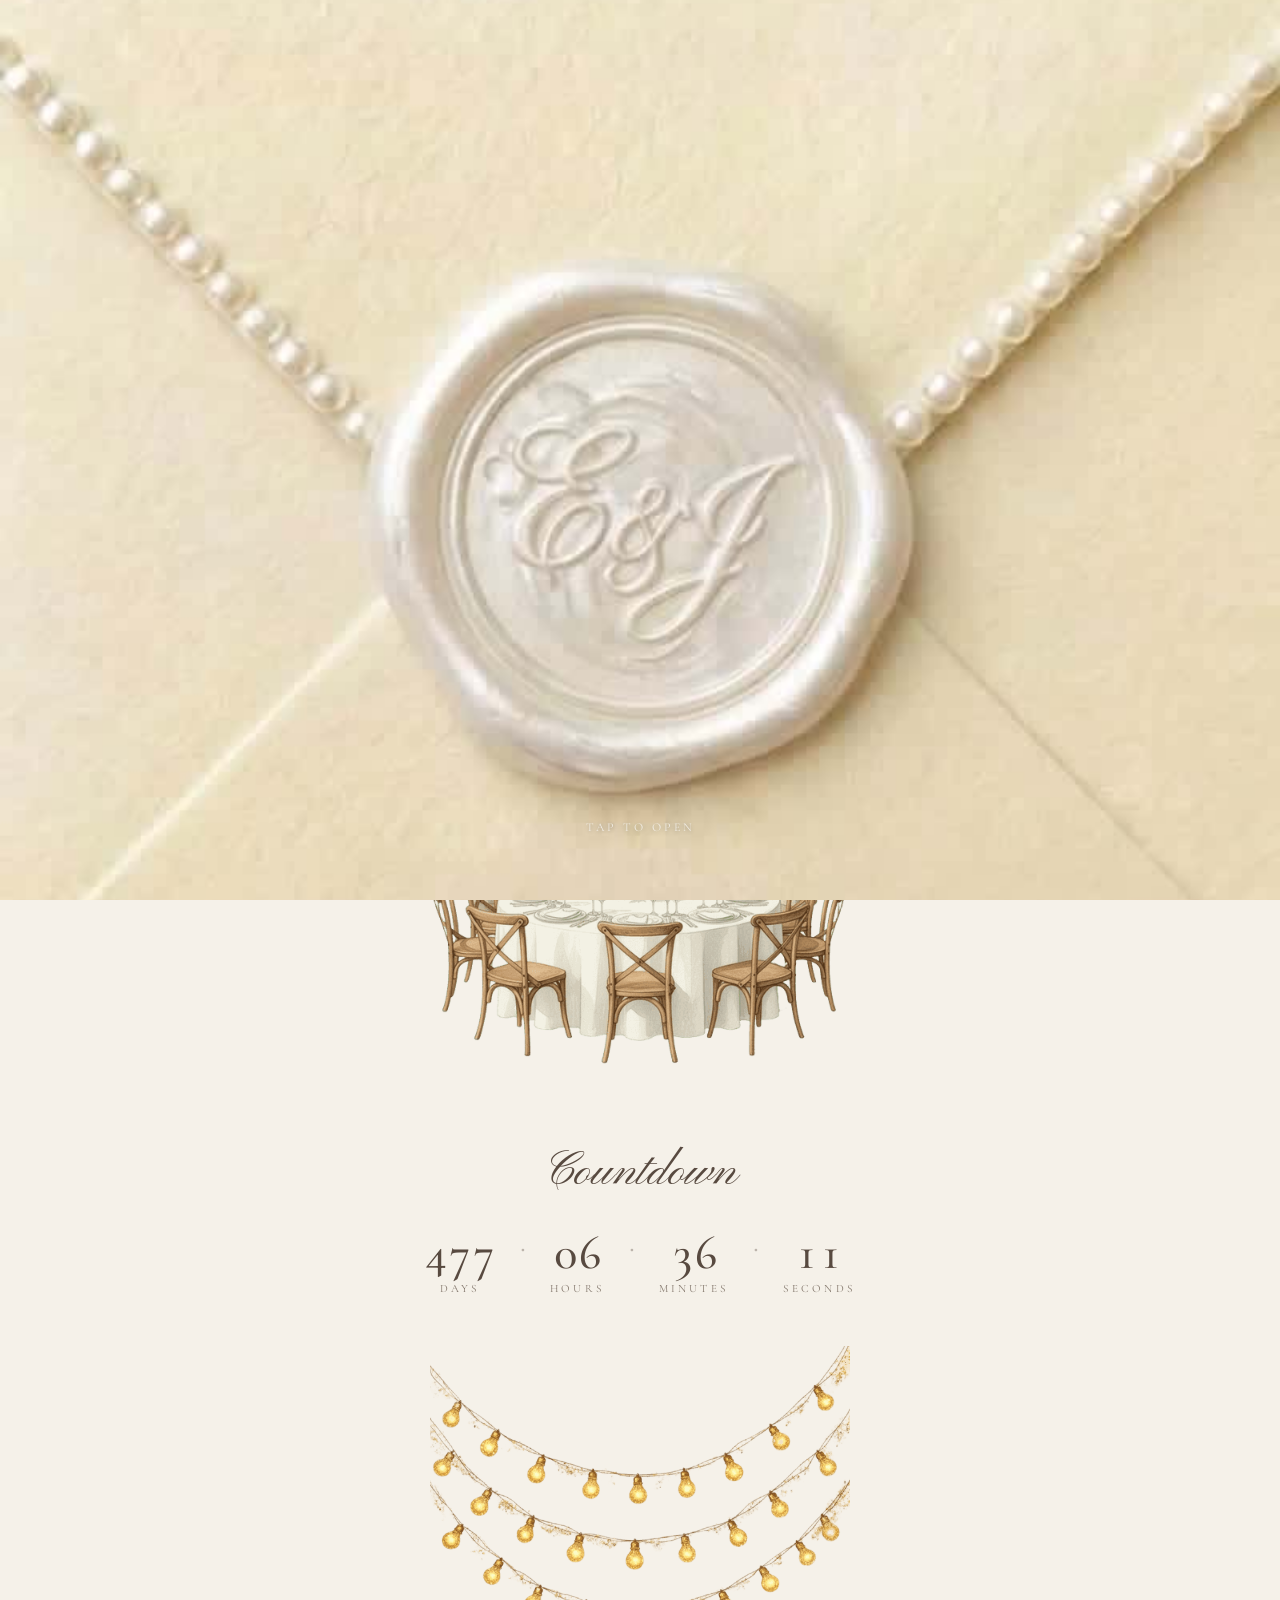
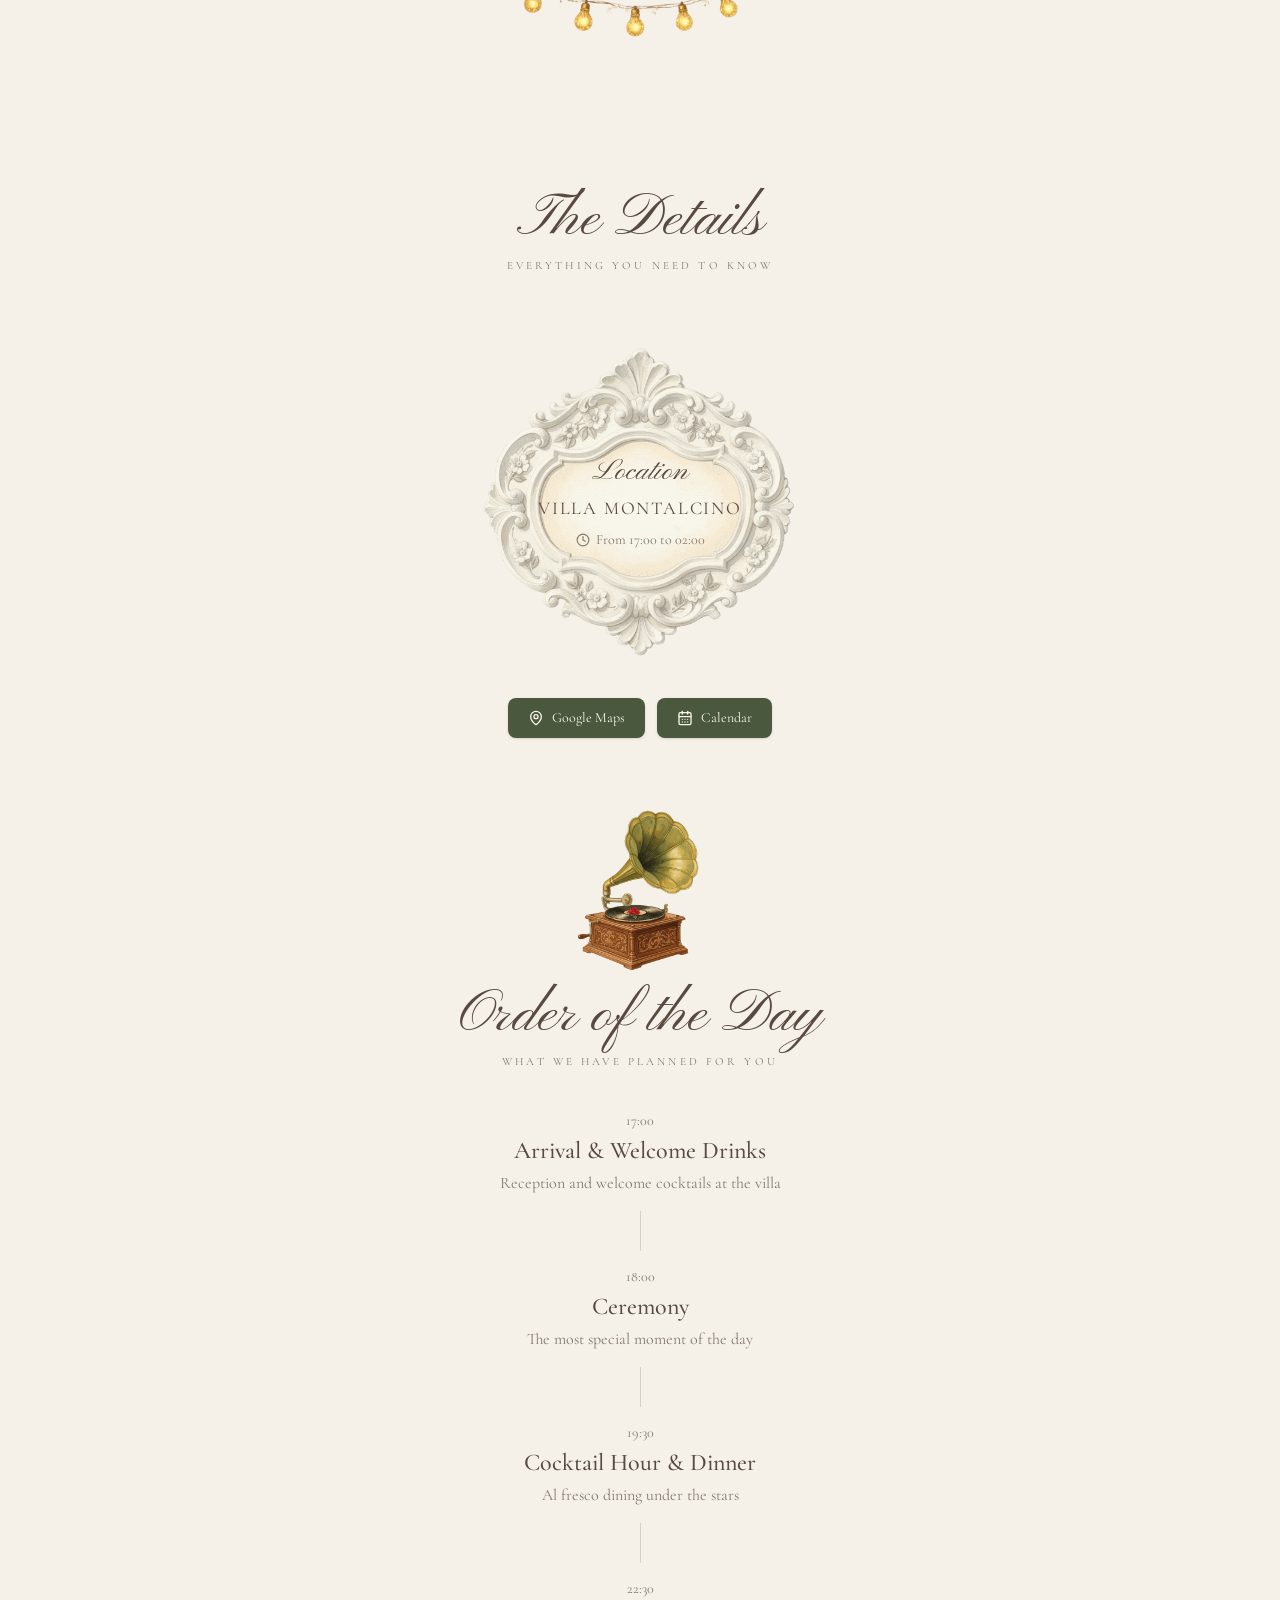
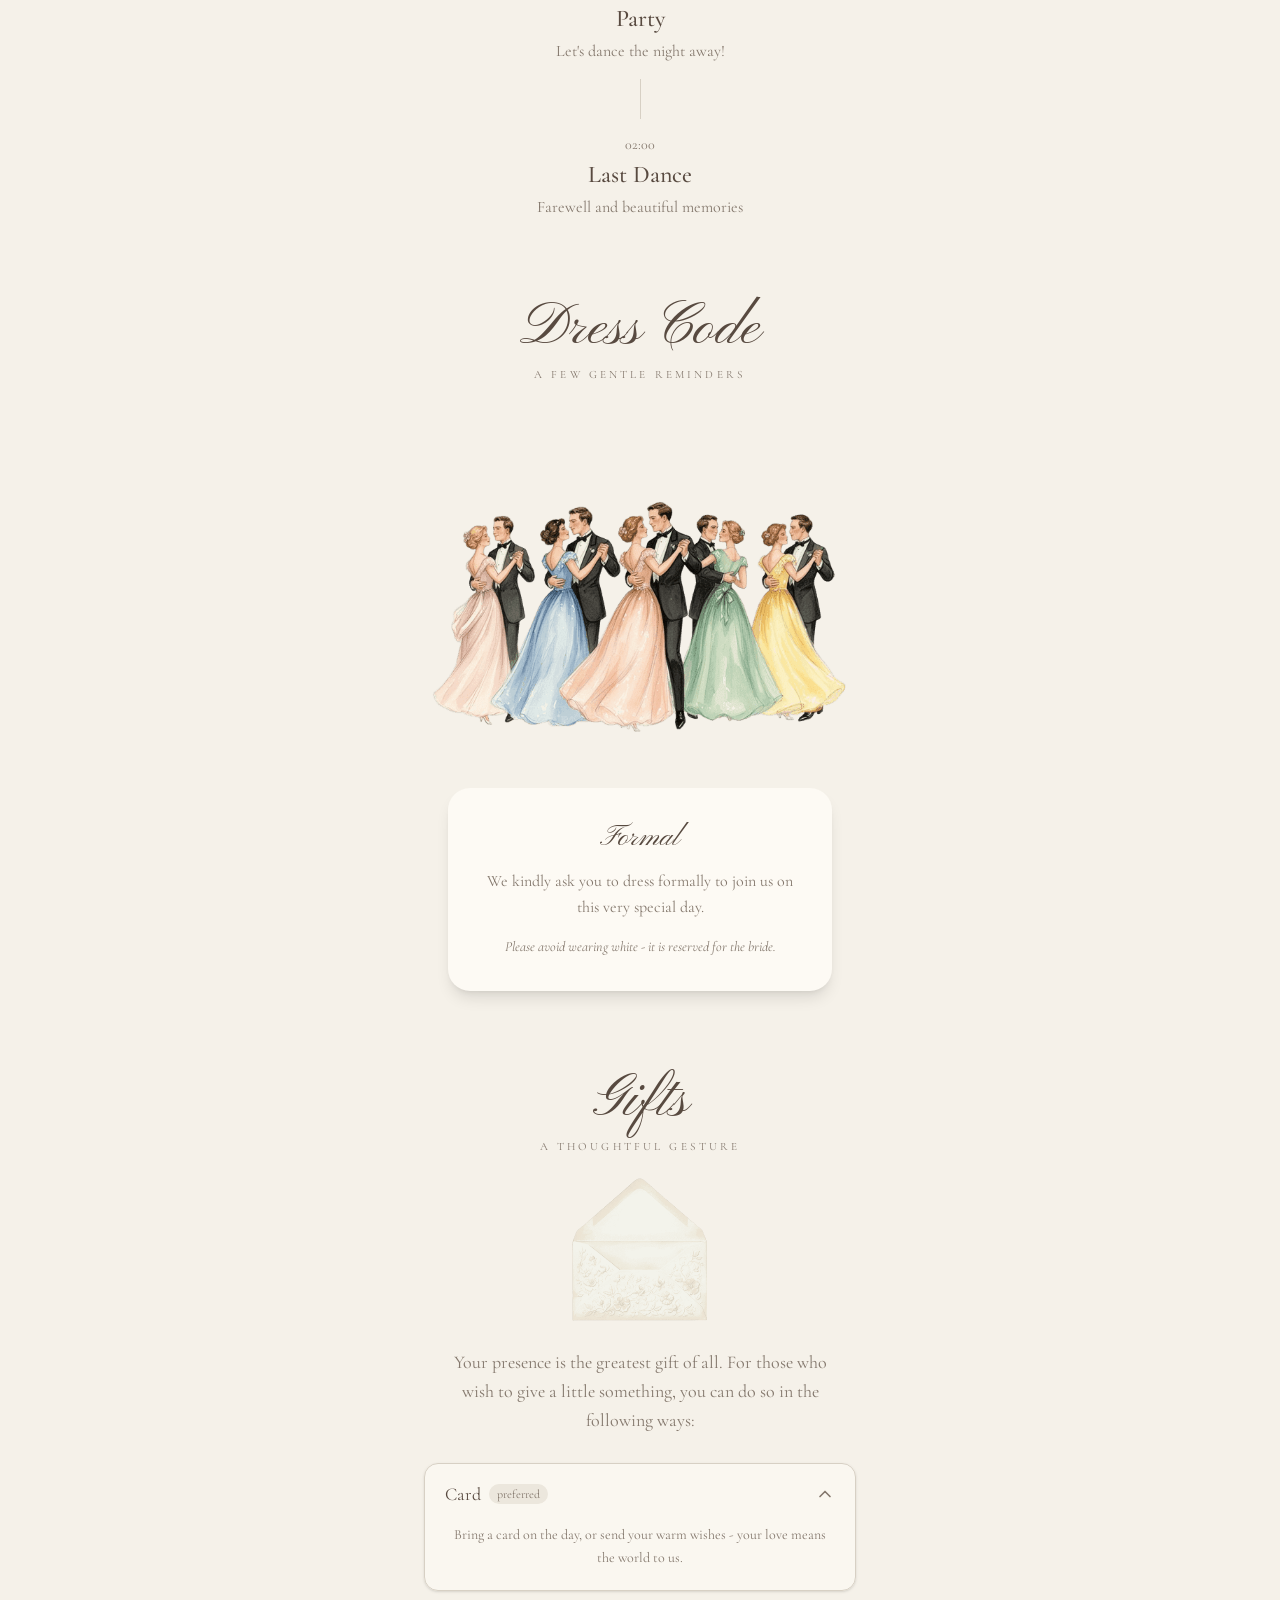
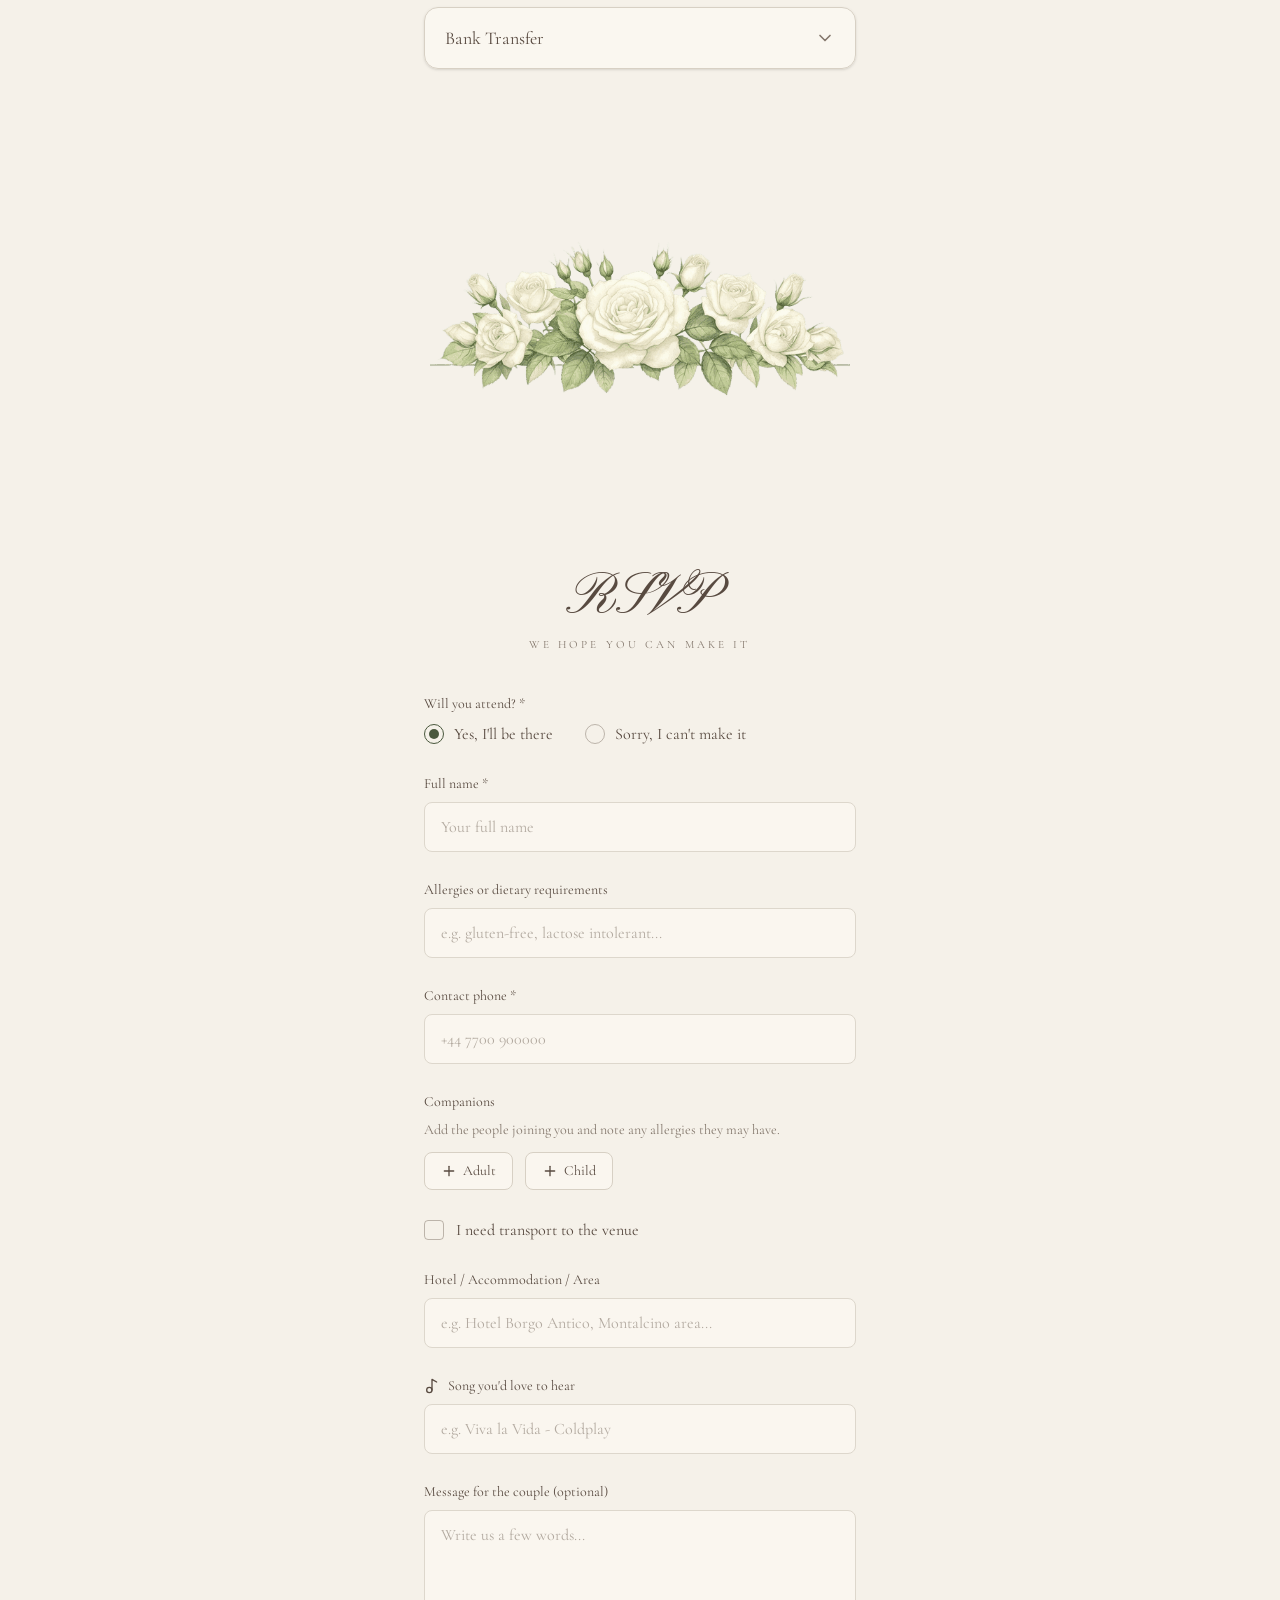
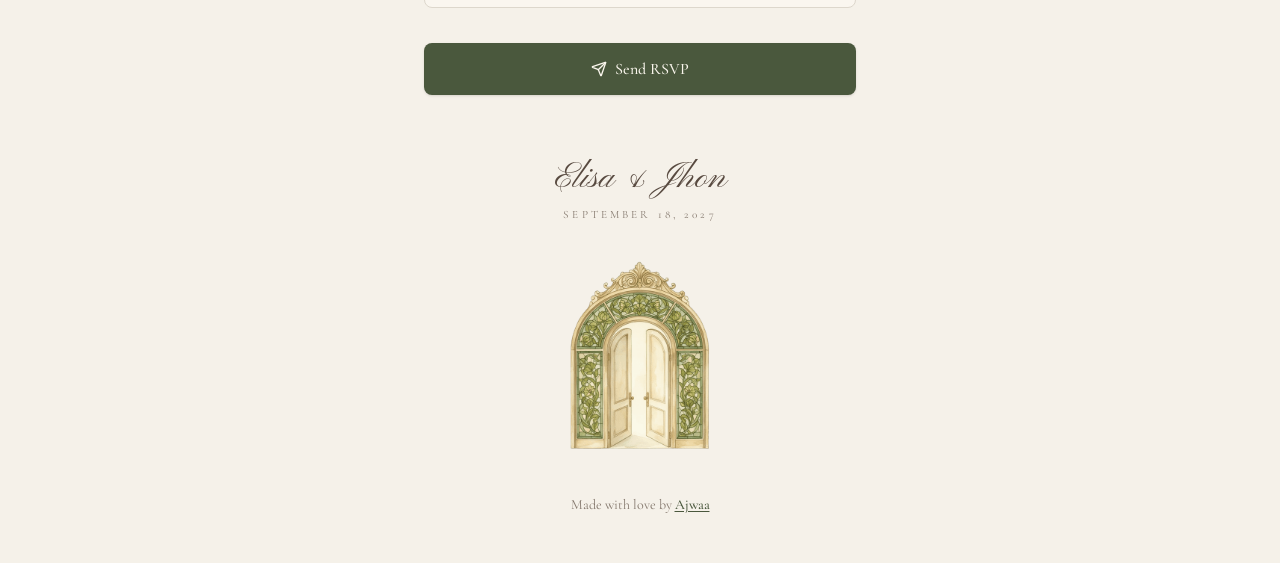
==== index.html @ b91bc012 "Initial wedding site with envelope intro Co-Authored-By: Claude Opus 5.5 <noreply@anthropic.com>" ====
<!DOCTYPE html><html lang="en"><head><meta charSet="utf-8"/><meta name="viewport" content="width=device-width, initial-scale=1"/><link rel="preload" as="image" href="assets/hero-chandelier-Cix3RZHl.png"/><link rel="stylesheet" href="assets/styles-CB5R1myc.css" data-precedence="default"/><title>Elisa &amp; Jhon - We Are Getting Married &middot; September 18, 2027</title><meta name="author" content="Ajwaa"/><meta property="og:type" content="website"/><meta name="twitter:card" content="summary"/><meta name="twitter:site" content="@ajwaa.eg_26"/><meta name="description" content="Join Elisa &amp; Jhon to celebrate their wedding at Villa Montalcino on September 18, 2027. Countdown, details, dress code, gifts and RSVP."/><meta property="og:title" content="Elisa &amp; Jhon - We Are Getting Married"/><meta property="og:description" content="Celebrate with us at Villa Montalcino on September 18, 2027."/><style>.flying-cupid{position:fixed;left:0;top:0;width:clamp(74px,18vw,128px);z-index:40;pointer-events:none;user-select:none;filter:drop-shadow(0 9px 14px rgba(72,55,38,.16));animation:cupid-flight 20s linear infinite}@keyframes cupid-flight{0%{transform:translate3d(-24vw,68vh,0) rotate(-8deg) scale(.92);opacity:0}6%{opacity:.95}18%{transform:translate3d(20vw,50vh,0) rotate(5deg) scale(1)}34%{transform:translate3d(72vw,24vh,0) rotate(-4deg) scale(.96)}50%{transform:translate3d(106vw,58vh,0) rotate(8deg) scale(1);opacity:.95}50.01%{transform:translate3d(-26vw,32vh,0) rotate(-6deg) scale(.9);opacity:0}56%{opacity:.95}74%{transform:translate3d(34vw,14vh,0) rotate(5deg) scale(1)}100%{transform:translate3d(106vw,40vh,0) rotate(-3deg) scale(.96);opacity:.95}}@media (prefers-reduced-motion:reduce){.flying-cupid{right:1rem;left:auto;top:5.5rem;animation:none;transform:none;opacity:.95}}</style><link rel="preload" as="image" href="envelope/intro-poster.jpg"/><link rel="stylesheet" href="envelope/envelope.css"/></head><body><div id="envelope-intro" class="envelope-intro is-idle"><video src="envelope/intro-video.mp4" playsinline muted preload="auto"></video><img src="envelope/intro-poster.jpg" alt="Invitation" fetchpriority="high"/><div class="envelope-intro__fade"></div><p class="envelope-intro__hint">Tap to open</p></div><audio id="envelope-music" src="envelope/intro-music.mp3" preload="auto" loop></audio><button id="envelope-mute" class="envelope-mute" type="button" aria-label="Mute"></button><img src="assets/cupid-BgLpMPFd.png" alt="" aria-hidden="true" class="flying-cupid"/><div class="relative mx-auto min-h-screen w-full max-w-[480px] overflow-hidden bg-background"><header class="relative overflow-hidden"><img src="assets/hero-chandelier-Cix3RZHl.png" alt="Crystal chandelier with beaded curtains" width="1202" height="960" class="mx-auto w-full object-contain"/><div class="relative z-10 -mt-6 px-6 text-center"><p class="eyebrow">We are getting married</p><h1 class="section-script mt-2 text-7xl sm:text-8xl">Elisa &amp; Jhon</h1><p class="eyebrow mt-3">September 18, 2027</p></div><img src="assets/hero-table-DYvPQrNu.png" alt="Elegant round dining table with palm trees" width="1024" height="640" loading="lazy" class="mt-2 w-full object-contain"/></header><section class="px-6 pb-12 pt-14 text-center"><h2 class="section-script text-5xl">Countdown</h2><div class="mt-8"><div class="flex items-start justify-center gap-3 sm:gap-6"><div class="flex items-start gap-3 sm:gap-6"><div class="flex flex-col items-center"><span class="font-serif text-4xl sm:text-5xl font-medium text-foreground tabular-nums">477</span><span class="eyebrow mt-1">Days</span></div><span class="font-serif text-3xl text-muted-foreground/50 leading-[1.2]">&middot;</span></div><div class="flex items-start gap-3 sm:gap-6"><div class="flex flex-col items-center"><span class="font-serif text-4xl sm:text-5xl font-medium text-foreground tabular-nums">06</span><span class="eyebrow mt-1">Hours</span></div><span class="font-serif text-3xl text-muted-foreground/50 leading-[1.2]">&middot;</span></div><div class="flex items-start gap-3 sm:gap-6"><div class="flex flex-col items-center"><span class="font-serif text-4xl sm:text-5xl font-medium text-foreground tabular-nums">36</span><span class="eyebrow mt-1">Minutes</span></div><span class="font-serif text-3xl text-muted-foreground/50 leading-[1.2]">&middot;</span></div><div class="flex items-start gap-3 sm:gap-6"><div class="flex flex-col items-center"><span class="font-serif text-4xl sm:text-5xl font-medium text-foreground tabular-nums">11</span><span class="eyebrow mt-1">Seconds</span></div></div></div></div></section><section class="px-6 pb-2"><img src="assets/fairy-lights-D-e9lnXy.png" alt="Hanging fairy lights" width="1024" height="640" loading="lazy" class="mx-auto w-full max-w-[420px] object-contain"/><div class="mt-6"><div class="text-center"><h2 class="section-script text-5xl sm:text-6xl">The Details</h2><p class="eyebrow mt-2">Everything you need to know</p></div></div></section><section class="px-6 pt-10 text-center"><div class="relative mx-auto w-full max-w-[360px]"><img src="assets/location-frame-vzU9fbwS.png" alt="" aria-hidden="true" width="1024" height="768" loading="lazy" class="w-full object-contain"/><div class="absolute inset-0 flex flex-col items-center justify-center px-12"><p class="section-script text-3xl">Location</p><p class="mt-1 text-lg tracking-widest text-foreground">VILLA MONTALCINO</p><p class="mt-2 flex items-center gap-1.5 text-sm text-muted-foreground"><svg xmlns="http://www.w3.org/2000/svg" width="24" height="24" viewBox="0 0 24 24" fill="none" stroke="currentColor" stroke-width="2" stroke-linecap="round" stroke-linejoin="round" class="lucide lucide-clock h-3.5 w-3.5" aria-hidden="true"><circle cx="12" cy="12" r="10"></circle><path d="M12 6v6l4 2"></path></svg> From 17:00 to 02:00</p></div></div><div class="mt-4 flex justify-center gap-3"><a href="https://maps.google.com/?q=Montalcino" target="_blank" rel="noreferrer" class="flex items-center gap-2 rounded-md bg-olive px-5 py-2.5 text-sm text-olive-foreground shadow-sm transition hover:opacity-90"><svg xmlns="http://www.w3.org/2000/svg" width="24" height="24" viewBox="0 0 24 24" fill="none" stroke="currentColor" stroke-width="2" stroke-linecap="round" stroke-linejoin="round" class="lucide lucide-map-pin h-4 w-4" aria-hidden="true"><path d="M20 10c0 4.993-5.539 10.193-7.399 11.799a1 1 0 0 1-1.202 0C9.539 20.193 4 14.993 4 10a8 8 0 0 1 16 0"></path><circle cx="12" cy="10" r="3"></circle></svg> Google Maps</a><a href="https://calendar.google.com/calendar/render?action=TEMPLATE&amp;text=Elisa+%26+Jhon+Wedding&amp;dates=20270918T150000Z/20270919T000000Z&amp;location=Villa+Montalcino" target="_blank" rel="noreferrer" class="flex items-center gap-2 rounded-md bg-olive px-5 py-2.5 text-sm text-olive-foreground shadow-sm transition hover:opacity-90"><svg xmlns="http://www.w3.org/2000/svg" width="24" height="24" viewBox="0 0 24 24" fill="none" stroke="currentColor" stroke-width="2" stroke-linecap="round" stroke-linejoin="round" class="lucide lucide-calendar-days h-4 w-4" aria-hidden="true"><path d="M8 2v4"></path><path d="M16 2v4"></path><rect width="18" height="18" x="3" y="4" rx="2"></rect><path d="M3 10h18"></path><path d="M8 14h.01"></path><path d="M12 14h.01"></path><path d="M16 14h.01"></path><path d="M8 18h.01"></path><path d="M12 18h.01"></path><path d="M16 18h.01"></path></svg> Calendar</a></div></section><section class="px-6 pt-16 text-center"><img src="assets/gramophone-4ORFs1Vv.png" alt="Antique gramophone" width="768" height="768" loading="lazy" class="mx-auto w-44 object-contain"/><div class="mt-2"><div class="text-center"><h2 class="section-script text-5xl sm:text-6xl">Order of the Day</h2><p class="eyebrow mt-2">What we have planned for you</p></div></div><div class="mt-10"><div class="flex flex-col items-center"><p class="text-sm text-muted-foreground">17:00</p><h3 class="mt-1 font-serif text-2xl font-medium text-foreground">Arrival &amp; Welcome Drinks</h3><p class="mt-1 text-base text-muted-foreground">Reception and welcome cocktails at the villa</p><span class="my-4 h-10 w-px bg-border"></span></div><div class="flex flex-col items-center"><p class="text-sm text-muted-foreground">18:00</p><h3 class="mt-1 font-serif text-2xl font-medium text-foreground">Ceremony</h3><p class="mt-1 text-base text-muted-foreground">The most special moment of the day</p><span class="my-4 h-10 w-px bg-border"></span></div><div class="flex flex-col items-center"><p class="text-sm text-muted-foreground">19:30</p><h3 class="mt-1 font-serif text-2xl font-medium text-foreground">Cocktail Hour &amp; Dinner</h3><p class="mt-1 text-base text-muted-foreground">Al fresco dining under the stars</p><span class="my-4 h-10 w-px bg-border"></span></div><div class="flex flex-col items-center"><p class="text-sm text-muted-foreground">22:30</p><h3 class="mt-1 font-serif text-2xl font-medium text-foreground">Party</h3><p class="mt-1 text-base text-muted-foreground">Let&#x27;s dance the night away!</p><span class="my-4 h-10 w-px bg-border"></span></div><div class="flex flex-col items-center"><p class="text-sm text-muted-foreground">02:00</p><h3 class="mt-1 font-serif text-2xl font-medium text-foreground">Last Dance</h3><p class="mt-1 text-base text-muted-foreground">Farewell and beautiful memories</p></div></div></section><section class="px-6 pt-20 text-center"><div class="text-center"><h2 class="section-script text-5xl sm:text-6xl">Dress Code</h2><p class="eyebrow mt-2">A few gentle reminders</p></div><img src="assets/dancers-BDBr3B1z.png" alt="Couples dancing in formal attire" width="1024" height="576" loading="lazy" class="mx-auto mt-6 w-full max-w-[420px] object-contain"/><div class="relative mx-auto -mt-10 max-w-sm rounded-3xl bg-card px-7 py-8 shadow-lg"><h3 class="section-script text-3xl">Formal</h3><p class="mt-3 text-base leading-relaxed text-muted-foreground">We kindly ask you to dress formally to join us on this very special day.</p><p class="mt-4 text-sm italic leading-relaxed text-muted-foreground">Please avoid wearing white - it is reserved for the bride.</p></div></section><section class="px-6 pt-20 text-center"><div class="text-center"><h2 class="section-script text-5xl sm:text-6xl">Gifts</h2><p class="eyebrow mt-2">A thoughtful gesture</p></div><img src="assets/envelope-CIt3WX3F.png" alt="Embossed floral envelope" width="768" height="768" loading="lazy" class="mx-auto mt-4 w-40 object-contain"/><p class="mx-auto mt-4 max-w-sm text-lg leading-relaxed text-muted-foreground">Your presence is the greatest gift of all. For those who wish to give a little something, you can do so in the following ways:</p><div class="mt-7"><div class="mx-auto max-w-md space-y-4"><div class="overflow-hidden rounded-xl border border-border bg-card/70 shadow-sm"><button type="button" class="flex w-full items-center justify-between px-5 py-4 text-left"><span class="flex items-center gap-2 text-lg text-foreground">Card<span class="rounded-full bg-secondary px-2 py-0.5 text-xs text-muted-foreground">preferred</span></span><svg xmlns="http://www.w3.org/2000/svg" width="24" height="24" viewBox="0 0 24 24" fill="none" stroke="currentColor" stroke-width="2" stroke-linecap="round" stroke-linejoin="round" class="lucide lucide-chevron-down h-5 w-5 text-muted-foreground transition-transform rotate-180" aria-hidden="true"><path d="m6 9 6 6 6-6"></path></svg></button><p class="px-5 pb-5 text-sm leading-relaxed text-muted-foreground">Bring a card on the day, or send your warm wishes - your love means the world to us.</p></div><div class="overflow-hidden rounded-xl border border-border bg-card/70 shadow-sm"><button type="button" class="flex w-full items-center justify-between px-5 py-4 text-left"><span class="flex items-center gap-2 text-lg text-foreground">Bank Transfer</span><svg xmlns="http://www.w3.org/2000/svg" width="24" height="24" viewBox="0 0 24 24" fill="none" stroke="currentColor" stroke-width="2" stroke-linecap="round" stroke-linejoin="round" class="lucide lucide-chevron-down h-5 w-5 text-muted-foreground transition-transform" aria-hidden="true"><path d="m6 9 6 6 6-6"></path></svg></button></div></div></div><img src="assets/flowers-Dh8Y_tcH.png" alt="" aria-hidden="true" width="1024" height="576" loading="lazy" class="mx-auto mt-8 w-full max-w-[420px] object-contain"/></section><section class="px-6 pt-12 text-center"><div class="text-center"><h2 class="section-script text-5xl sm:text-6xl">RSVP</h2><p class="eyebrow mt-2">We hope you can make it</p></div><div class="mt-10"><form class="mx-auto max-w-md space-y-7 text-left"><div><span class="block mb-2 text-sm text-foreground">Will you attend? *</span><div class="flex flex-wrap items-center gap-x-8 gap-y-3"><label class="flex cursor-pointer items-center gap-2.5 text-foreground"><span class="flex h-5 w-5 items-center justify-center rounded-full border border-olive"><span class="h-2.5 w-2.5 rounded-full bg-olive"></span></span><input type="radio" class="sr-only" name="attending" checked=""/>Yes, I&#x27;ll be there</label><label class="flex cursor-pointer items-center gap-2.5 text-foreground"><span class="flex h-5 w-5 items-center justify-center rounded-full border border-muted-foreground/50"></span><input type="radio" class="sr-only" name="attending"/>Sorry, I can&#x27;t make it</label></div></div><div><label class="block mb-2 text-sm text-foreground" for="fullname">Full name *</label><input id="fullname" required="" class="w-full rounded-md border border-input bg-card/60 px-4 py-3 text-base text-foreground placeholder:text-muted-foreground/60 outline-none transition focus:border-olive focus:ring-2 focus:ring-olive/20" placeholder="Your full name"/></div><div><label class="block mb-2 text-sm text-foreground" for="allergies">Allergies or dietary requirements</label><input id="allergies" class="w-full rounded-md border border-input bg-card/60 px-4 py-3 text-base text-foreground placeholder:text-muted-foreground/60 outline-none transition focus:border-olive focus:ring-2 focus:ring-olive/20" placeholder="e.g. gluten-free, lactose intolerant..."/></div><div><label class="block mb-2 text-sm text-foreground" for="phone">Contact phone *</label><input id="phone" required="" type="tel" class="w-full rounded-md border border-input bg-card/60 px-4 py-3 text-base text-foreground placeholder:text-muted-foreground/60 outline-none transition focus:border-olive focus:ring-2 focus:ring-olive/20" placeholder="+44 7700 900000"/></div><div><span class="block mb-2 text-sm text-foreground">Companions</span><p class="mb-3 text-sm text-muted-foreground">Add the people joining you and note any allergies they may have.</p><div class="flex gap-3"><button type="button" class="flex items-center gap-1.5 rounded-md border border-border bg-card/60 px-4 py-2 text-sm text-foreground transition hover:border-olive"><svg xmlns="http://www.w3.org/2000/svg" width="24" height="24" viewBox="0 0 24 24" fill="none" stroke="currentColor" stroke-width="2" stroke-linecap="round" stroke-linejoin="round" class="lucide lucide-plus h-4 w-4" aria-hidden="true"><path d="M5 12h14"></path><path d="M12 5v14"></path></svg> Adult</button><button type="button" class="flex items-center gap-1.5 rounded-md border border-border bg-card/60 px-4 py-2 text-sm text-foreground transition hover:border-olive"><svg xmlns="http://www.w3.org/2000/svg" width="24" height="24" viewBox="0 0 24 24" fill="none" stroke="currentColor" stroke-width="2" stroke-linecap="round" stroke-linejoin="round" class="lucide lucide-plus h-4 w-4" aria-hidden="true"><path d="M5 12h14"></path><path d="M12 5v14"></path></svg> Child</button></div></div><label class="flex cursor-pointer items-center gap-3 text-foreground"><span class="flex h-5 w-5 items-center justify-center rounded border border-muted-foreground/50"></span><input type="checkbox" class="sr-only"/>I need transport to the venue</label><div><label class="block mb-2 text-sm text-foreground" for="hotel">Hotel / Accommodation / Area</label><input id="hotel" class="w-full rounded-md border border-input bg-card/60 px-4 py-3 text-base text-foreground placeholder:text-muted-foreground/60 outline-none transition focus:border-olive focus:ring-2 focus:ring-olive/20" placeholder="e.g. Hotel Borgo Antico, Montalcino area..."/></div><div><label class="block mb-2 text-sm text-foreground flex items-center gap-2" for="song"><svg xmlns="http://www.w3.org/2000/svg" width="24" height="24" viewBox="0 0 24 24" fill="none" stroke="currentColor" stroke-width="2" stroke-linecap="round" stroke-linejoin="round" class="lucide lucide-music2 lucide-music-2 h-4 w-4" aria-hidden="true"><circle cx="8" cy="18" r="4"></circle><path d="M12 18V2l7 4"></path></svg> Song you&#x27;d love to hear</label><input id="song" class="w-full rounded-md border border-input bg-card/60 px-4 py-3 text-base text-foreground placeholder:text-muted-foreground/60 outline-none transition focus:border-olive focus:ring-2 focus:ring-olive/20" placeholder="e.g. Viva la Vida - Coldplay"/></div><div><label class="block mb-2 text-sm text-foreground" for="message">Message for the couple (optional)</label><textarea id="message" rows="3" class="w-full rounded-md border border-input bg-card/60 px-4 py-3 text-base text-foreground placeholder:text-muted-foreground/60 outline-none transition focus:border-olive focus:ring-2 focus:ring-olive/20 resize-none" placeholder="Write us a few words..."></textarea></div><button type="submit" class="flex w-full items-center justify-center gap-2 rounded-md bg-olive py-3.5 text-base font-medium text-olive-foreground shadow-sm transition hover:opacity-90 active:scale-[0.99]"><svg xmlns="http://www.w3.org/2000/svg" width="24" height="24" viewBox="0 0 24 24" fill="none" stroke="currentColor" stroke-width="2" stroke-linecap="round" stroke-linejoin="round" class="lucide lucide-send h-4 w-4" aria-hidden="true"><path d="M14.536 21.686a.5.5 0 0 0 .937-.024l6.5-19a.496.496 0 0 0-.635-.635l-19 6.5a.5.5 0 0 0-.024.937l7.93 3.18a2 2 0 0 1 1.112 1.11z"></path><path d="m21.854 2.147-10.94 10.939"></path></svg> Send RSVP</button></form></div></section><footer class="px-6 pb-12 pt-16 text-center"><p class="section-script text-4xl">Elisa &amp; Jhon</p><p class="eyebrow mt-2">September 18, 2027</p><img src="assets/window-B7ZIk-0I.png" alt="Stained glass window" width="768" height="896" loading="lazy" class="mx-auto mt-6 w-56 object-contain"/><p class="mt-6 text-sm text-muted-foreground">Made with love by<!-- --> <a href="#" class="font-medium text-olive underline underline-offset-2">Ajwaa</a></p></footer></div><script src="../invitation-language-switch.js"></script>
<script src="envelope/envelope.js"></script></body></html>
---- assets/styles-CB5R1myc.css ----
@import"https://fonts.googleapis.com/css2?family=Cormorant+Garamond:ital,wght@0,400;0,500;0,600;1,400;1,500&family=Pinyon+Script&family=Tangerine:wght@400;700&display=swap";@layer properties{@supports (((-webkit-hyphens:none)) and (not (margin-trim:inline))) or ((-moz-orient:inline) and (not (color:rgb(from red r g b)))){*,:before,:after,::backdrop{--tw-translate-x:0;--tw-translate-y:0;--tw-translate-z:0;--tw-rotate-x:initial;--tw-rotate-y:initial;--tw-rotate-z:initial;--tw-skew-x:initial;--tw-skew-y:initial;--tw-space-y-reverse:0;--tw-space-x-reverse:0;--tw-border-style:solid;--tw-leading:initial;--tw-font-weight:initial;--tw-tracking:initial;--tw-ordinal:initial;--tw-slashed-zero:initial;--tw-numeric-figure:initial;--tw-numeric-spacing:initial;--tw-numeric-fraction:initial;--tw-shadow:0 0 #0000;--tw-shadow-color:initial;--tw-shadow-alpha:100%;--tw-inset-shadow:0 0 #0000;--tw-inset-shadow-color:initial;--tw-inset-shadow-alpha:100%;--tw-ring-color:initial;--tw-ring-shadow:0 0 #0000;--tw-inset-ring-color:initial;--tw-inset-ring-shadow:0 0 #0000;--tw-ring-inset:initial;--tw-ring-offset-width:0px;--tw-ring-offset-color:#fff;--tw-ring-offset-shadow:0 0 #0000;--tw-outline-style:solid;--tw-duration:initial;--tw-ease:initial;--tw-content:"";--tw-scale-x:1;--tw-scale-y:1;--tw-scale-z:1;--tw-animation-delay:0s;--tw-animation-direction:normal;--tw-animation-duration:initial;--tw-animation-fill-mode:none;--tw-animation-iteration-count:1;--tw-enter-blur:0;--tw-enter-opacity:1;--tw-enter-rotate:0;--tw-enter-scale:1;--tw-enter-translate-x:0;--tw-enter-translate-y:0;--tw-exit-blur:0;--tw-exit-opacity:1;--tw-exit-rotate:0;--tw-exit-scale:1;--tw-exit-translate-x:0;--tw-exit-translate-y:0}}}@layer theme{:root,:host{--font-sans:ui-sans-serif, system-ui, sans-serif, "Apple Color Emoji", "Segoe UI Emoji", "Segoe UI Symbol", "Noto Color Emoji";--font-serif:"Cormorant Garamond", serif;--font-mono:ui-monospace, SFMono-Regular, Menlo, Monaco, Consolas, "Liberation Mono", "Courier New", monospace;--color-black:#000;--spacing:.25rem;--container-sm:24rem;--container-md:28rem;--container-lg:32rem;--text-xs:.75rem;--text-xs--line-height:calc(1 / .75);--text-sm:.875rem;--text-sm--line-height:calc(1.25 / .875);--text-base:1rem;--text-base--line-height: 1.5 ;--text-lg:1.125rem;--text-lg--line-height:calc(1.75 / 1.125);--text-xl:1.25rem;--text-xl--line-height:calc(1.75 / 1.25);--text-2xl:1.5rem;--text-2xl--line-height:calc(2 / 1.5);--text-3xl:1.875rem;--text-3xl--line-height: 1.2 ;--text-4xl:2.25rem;--text-4xl--line-height:calc(2.5 / 2.25);--text-5xl:3rem;--text-5xl--line-height:1;--text-6xl:3.75rem;--text-6xl--line-height:1;--text-7xl:4.5rem;--text-7xl--line-height:1;--text-8xl:6rem;--text-8xl--line-height:1;--font-weight-normal:400;--font-weight-medium:500;--font-weight-semibold:600;--font-weight-bold:700;--tracking-tight:-.025em;--tracking-widest:.1em;--leading-relaxed:1.625;--ease-in-out:cubic-bezier(.4, 0, .2, 1);--animate-pulse:pulse 2s cubic-bezier(.4, 0, .6, 1) infinite;--aspect-video:16 / 9;--default-transition-duration:.15s;--default-transition-timing-function:cubic-bezier(.4, 0, .2, 1);--default-font-family:var(--font-sans);--default-mono-font-family:var(--font-mono);--color-background:var(--background);--color-foreground:var(--foreground);--color-muted-foreground:var(--muted-foreground);--color-border:var(--border);--font-script:"Pinyon Script", cursive}}@layer base{*,:after,:before,::backdrop{box-sizing:border-box;border:0 solid;margin:0;padding:0}::file-selector-button{box-sizing:border-box;border:0 solid;margin:0;padding:0}html,:host{-webkit-text-size-adjust:100%;tab-size:4;line-height:1.5;font-family:var(--default-font-family,ui-sans-serif, system-ui, sans-serif, "Apple Color Emoji", "Segoe UI Emoji", "Segoe UI Symbol", "Noto Color Emoji");font-feature-settings:var(--default-font-feature-settings,normal);font-variation-settings:var(--default-font-variation-settings,normal);-webkit-tap-highlight-color:transparent}hr{height:0;color:inherit;border-top-width:1px}abbr:where([title]){-webkit-text-decoration:underline dotted;text-decoration:underline dotted}h1,h2,h3,h4,h5,h6{font-size:inherit;font-weight:inherit}a{color:inherit;-webkit-text-decoration:inherit;text-decoration:inherit}b,strong{font-weight:bolder}code,kbd,samp,pre{font-family:var(--default-mono-font-family,ui-monospace, SFMono-Regular, Menlo, Monaco, Consolas, "Liberation Mono", "Courier New", monospace);font-feature-settings:var(--default-mono-font-feature-settings,normal);font-variation-settings:var(--default-mono-font-variation-settings,normal);font-size:1em}small{font-size:80%}sub,sup{vertical-align:baseline;font-size:75%;line-height:0;position:relative}sub{bottom:-.25em}sup{top:-.5em}table{text-indent:0;border-color:inherit;border-collapse:collapse}:-moz-focusring{outline:auto}progress{vertical-align:baseline}summary{display:list-item}ol,ul,menu{list-style:none}img,svg,video,canvas,audio,iframe,embed,object{vertical-align:middle;display:block}img,video{max-width:100%;height:auto}button,input,select,optgroup,textarea{font:inherit;font-feature-settings:inherit;font-variation-settings:inherit;letter-spacing:inherit;color:inherit;opacity:1;background-color:#0000;border-radius:0}::file-selector-button{font:inherit;font-feature-settings:inherit;font-variation-settings:inherit;letter-spacing:inherit;color:inherit;opacity:1;background-color:#0000;border-radius:0}:where(select:is([multiple],[size])) optgroup{font-weight:bolder}:where(select:is([multiple],[size])) optgroup option{padding-inline-start:20px}::file-selector-button{margin-inline-end:4px}::placeholder{opacity:1}@supports (not ((-webkit-appearance:-apple-pay-button))) or (contain-intrinsic-size:1px){::placeholder{color:currentColor}@supports (color:color-mix(in lab,red,red)){::placeholder{color:color-mix(in oklab,currentcolor 50%,transparent)}}}textarea{resize:vertical}::-webkit-search-decoration{-webkit-appearance:none}::-webkit-date-and-time-value{min-height:1lh;text-align:inherit}::-webkit-datetime-edit{display:inline-flex}::-webkit-datetime-edit-fields-wrapper{padding:0}::-webkit-datetime-edit{padding-block:0}::-webkit-datetime-edit-year-field{padding-block:0}::-webkit-datetime-edit-month-field{padding-block:0}::-webkit-datetime-edit-day-field{padding-block:0}::-webkit-datetime-edit-hour-field{padding-block:0}::-webkit-datetime-edit-minute-field{padding-block:0}::-webkit-datetime-edit-second-field{padding-block:0}::-webkit-datetime-edit-millisecond-field{padding-block:0}::-webkit-datetime-edit-meridiem-field{padding-block:0}::-webkit-calendar-picker-indicator{line-height:1}:-moz-ui-invalid{box-shadow:none}button,input:where([type=button],[type=reset],[type=submit]){appearance:button}::file-selector-button{appearance:button}::-webkit-inner-spin-button{height:auto}::-webkit-outer-spin-button{height:auto}[hidden]:where(:not([hidden=until-found])){display:none!important}*{border-color:var(--color-border)}body{background-color:var(--color-background);color:var(--color-foreground);font-family:var(--font-serif)}}@layer components{.section-script{font-family:var(--font-script);color:var(--color-foreground);line-height:1.1}.eyebrow{font-family:var(--font-serif);letter-spacing:.28em;text-transform:uppercase;color:var(--color-muted-foreground);font-size:.7rem}}@layer utilities{.pointer-events-none{pointer-events:none}.invisible{visibility:hidden}.sr-only{clip-path:inset(50%);white-space:nowrap;border-width:0;width:1px;height:1px;margin:-1px;padding:0;position:absolute;overflow:hidden}.absolute{position:absolute}.fixed{position:fixed}.relative{position:relative}.inset-0{inset:calc(var(--spacing) * 0)}.inset-x-0{inset-inline:calc(var(--spacing) * 0)}.inset-y-0{inset-block:calc(var(--spacing) * 0)}.-top-12{top:calc(var(--spacing) * -12)}.top-0{top:calc(var(--spacing) * 0)}.top-1\.5{top:calc(var(--spacing) * 1.5)}.top-1\/2{top:50%}.top-3\.5{top:calc(var(--spacing) * 3.5)}.top-4{top:calc(var(--spacing) * 4)}.top-\[1px\]{top:1px}.top-\[50\%\]{top:50%}.top-\[60\%\]{top:60%}.top-full{top:100%}.-right-12{right:calc(var(--spacing) * -12)}.right-0{right:calc(var(--spacing) * 0)}.right-1{right:calc(var(--spacing) * 1)}.right-2{right:calc(var(--spacing) * 2)}.right-3{right:calc(var(--spacing) * 3)}.right-4{right:calc(var(--spacing) * 4)}.right-5{right:calc(var(--spacing) * 5)}.-bottom-12{bottom:calc(var(--spacing) * -12)}.bottom-0{bottom:calc(var(--spacing) * 0)}.bottom-5{bottom:calc(var(--spacing) * 5)}.-left-12{left:calc(var(--spacing) * -12)}.left-0{left:calc(var(--spacing) * 0)}.left-1\/2{left:50%}.left-2{left:calc(var(--spacing) * 2)}.left-\[50\%\]{left:50%}.z-10{z-index:10}.z-20{z-index:20}.z-50{z-index:50}.z-\[1\]{z-index:1}.-mx-1{margin-inline:calc(var(--spacing) * -1)}.mx-2{margin-inline:calc(var(--spacing) * 2)}.mx-3\.5{margin-inline:calc(var(--spacing) * 3.5)}.mx-auto{margin-inline:auto}.my-0\.5{margin-block:calc(var(--spacing) * .5)}.my-1{margin-block:calc(var(--spacing) * 1)}.my-4{margin-block:calc(var(--spacing) * 4)}.-mt-2{margin-top:calc(var(--spacing) * -2)}.-mt-4{margin-top:calc(var(--spacing) * -4)}.-mt-6{margin-top:calc(var(--spacing) * -6)}.-mt-10{margin-top:calc(var(--spacing) * -10)}.-mt-16{margin-top:calc(var(--spacing) * -16)}.mt-1{margin-top:calc(var(--spacing) * 1)}.mt-1\.5{margin-top:calc(var(--spacing) * 1.5)}.mt-2{margin-top:calc(var(--spacing) * 2)}.mt-3{margin-top:calc(var(--spacing) * 3)}.mt-4{margin-top:calc(var(--spacing) * 4)}.mt-6{margin-top:calc(var(--spacing) * 6)}.mt-7{margin-top:calc(var(--spacing) * 7)}.mt-8{margin-top:calc(var(--spacing) * 8)}.mt-10{margin-top:calc(var(--spacing) * 10)}.mt-24{margin-top:calc(var(--spacing) * 24)}.mt-auto{margin-top:auto}.mr-2{margin-right:calc(var(--spacing) * 2)}.mb-1{margin-bottom:calc(var(--spacing) * 1)}.mb-2{margin-bottom:calc(var(--spacing) * 2)}.mb-3{margin-bottom:calc(var(--spacing) * 3)}.-ml-4{margin-left:calc(var(--spacing) * -4)}.ml-1{margin-left:calc(var(--spacing) * 1)}.ml-auto{margin-left:auto}.block{display:block}.flex{display:flex}.grid{display:grid}.hidden{display:none}.inline{display:inline}.inline-flex{display:inline-flex}.table{display:table}.aspect-square{aspect-ratio:1}.aspect-video{aspect-ratio:var(--aspect-video)}.size-\(--cell-size\){width:var(--cell-size);height:var(--cell-size)}.size-4{width:calc(var(--spacing) * 4);height:calc(var(--spacing) * 4)}.h-\(--cell-size\){height:var(--cell-size)}.h-1\.5{height:calc(var(--spacing) * 1.5)}.h-2{height:calc(var(--spacing) * 2)}.h-2\.5{height:calc(var(--spacing) * 2.5)}.h-3{height:calc(var(--spacing) * 3)}.h-3\.5{height:calc(var(--spacing) * 3.5)}.h-4{height:calc(var(--spacing) * 4)}.h-5{height:calc(var(--spacing) * 5)}.h-7{height:calc(var(--spacing) * 7)}.h-8{height:calc(var(--spacing) * 8)}.h-9{height:calc(var(--spacing) * 9)}.h-10{height:calc(var(--spacing) * 10)}.h-12{height:calc(var(--spacing) * 12)}.h-\[1px\]{height:1px}.h-\[var\(--radix-navigation-menu-viewport-height\)\]{height:var(--radix-navigation-menu-viewport-height)}.h-\[var\(--radix-select-trigger-height\)\]{height:var(--radix-select-trigger-height)}.h-auto{height:auto}.h-full{height:100%}.h-px{height:1px}.h-svh{height:100svh}.max-h-\(--radix-context-menu-content-available-height\){max-height:var(--radix-context-menu-content-available-height)}.max-h-\(--radix-select-content-available-height\){max-height:var(--radix-select-content-available-height)}.max-h-\[300px\]{max-height:300px}.max-h-\[var\(--radix-dropdown-menu-content-available-height\)\]{max-height:var(--radix-dropdown-menu-content-available-height)}.min-h-0{min-height:calc(var(--spacing) * 0)}.min-h-\[60px\]{min-height:60px}.min-h-screen{min-height:100vh}.min-h-svh{min-height:100svh}.w-\(--cell-size\){width:var(--cell-size)}.w-\(--sidebar-width\){width:var(--sidebar-width)}.w-0{width:calc(var(--spacing) * 0)}.w-1{width:calc(var(--spacing) * 1)}.w-2{width:calc(var(--spacing) * 2)}.w-2\.5{width:calc(var(--spacing) * 2.5)}.w-3{width:calc(var(--spacing) * 3)}.w-3\.5{width:calc(var(--spacing) * 3.5)}.w-3\/4{width:75%}.w-4{width:calc(var(--spacing) * 4)}.w-5{width:calc(var(--spacing) * 5)}.w-7{width:calc(var(--spacing) * 7)}.w-8{width:calc(var(--spacing) * 8)}.w-9{width:calc(var(--spacing) * 9)}.w-10{width:calc(var(--spacing) * 10)}.w-12{width:calc(var(--spacing) * 12)}.w-24{width:calc(var(--spacing) * 24)}.w-28{width:calc(var(--spacing) * 28)}.w-32{width:calc(var(--spacing) * 32)}.w-40{width:calc(var(--spacing) * 40)}.w-44{width:calc(var(--spacing) * 44)}.w-56{width:calc(var(--spacing) * 56)}.w-64{width:calc(var(--spacing) * 64)}.w-72{width:calc(var(--spacing) * 72)}.w-\[1px\]{width:1px}.w-\[100px\]{width:100px}.w-auto{width:auto}.w-fit{width:fit-content}.w-full{width:100%}.w-max{width:max-content}.w-px{width:1px}.max-w-\(--skeleton-width\){max-width:var(--skeleton-width)}.max-w-\[360px\]{max-width:360px}.max-w-\[420px\]{max-width:420px}.max-w-\[480px\]{max-width:480px}.max-w-lg{max-width:var(--container-lg)}.max-w-max{max-width:max-content}.max-w-md{max-width:var(--container-md)}.max-w-sm{max-width:var(--container-sm)}.min-w-\(--cell-size\){min-width:var(--cell-size)}.min-w-0{min-width:calc(var(--spacing) * 0)}.min-w-5{min-width:calc(var(--spacing) * 5)}.min-w-8{min-width:calc(var(--spacing) * 8)}.min-w-9{min-width:calc(var(--spacing) * 9)}.min-w-10{min-width:calc(var(--spacing) * 10)}.min-w-\[8rem\]{min-width:8rem}.min-w-\[12rem\]{min-width:12rem}.min-w-\[var\(--radix-select-trigger-width\)\]{min-width:var(--radix-select-trigger-width)}.flex-1{flex:1}.shrink-0{flex-shrink:0}.grow{flex-grow:1}.grow-0{flex-grow:0}.basis-full{flex-basis:100%}.caption-bottom{caption-side:bottom}.border-collapse{border-collapse:collapse}.origin-\(--radix-context-menu-content-transform-origin\){transform-origin:var(--radix-context-menu-content-transform-origin)}.origin-\(--radix-dropdown-menu-content-transform-origin\){transform-origin:var(--radix-dropdown-menu-content-transform-origin)}.origin-\(--radix-hover-card-content-transform-origin\){transform-origin:var(--radix-hover-card-content-transform-origin)}.origin-\(--radix-menubar-content-transform-origin\){transform-origin:var(--radix-menubar-content-transform-origin)}.origin-\(--radix-popover-content-transform-origin\){transform-origin:var(--radix-popover-content-transform-origin)}.origin-\(--radix-select-content-transform-origin\){transform-origin:var(--radix-select-content-transform-origin)}.origin-\(--radix-tooltip-content-transform-origin\){transform-origin:var(--radix-tooltip-content-transform-origin)}.-translate-x-1\/2{--tw-translate-x: -50% ;translate:var(--tw-translate-x) var(--tw-translate-y)}.-translate-x-px{--tw-translate-x:-1px;translate:var(--tw-translate-x) var(--tw-translate-y)}.translate-x-\[-50\%\]{--tw-translate-x:-50%;translate:var(--tw-translate-x) var(--tw-translate-y)}.translate-x-px{--tw-translate-x:1px;translate:var(--tw-translate-x) var(--tw-translate-y)}.-translate-y-1\/2{--tw-translate-y: -50% ;translate:var(--tw-translate-x) var(--tw-translate-y)}.translate-y-\[-50\%\]{--tw-translate-y:-50%;translate:var(--tw-translate-x) var(--tw-translate-y)}.rotate-45{rotate:45deg}.rotate-90{rotate:90deg}.rotate-180{rotate:180deg}.transform{transform:var(--tw-rotate-x,) var(--tw-rotate-y,) var(--tw-rotate-z,) var(--tw-skew-x,) var(--tw-skew-y,)}.animate-caret-blink{animation:1.25s ease-out infinite caret-blink}.animate-in{animation:enter var(--tw-animation-duration,var(--tw-duration,.15s))var(--tw-ease,ease)var(--tw-animation-delay,0s)var(--tw-animation-iteration-count,1)var(--tw-animation-direction,normal)var(--tw-animation-fill-mode,none)}.animate-pulse{animation:var(--animate-pulse)}.cursor-default{cursor:default}.cursor-pointer{cursor:pointer}.touch-none{touch-action:none}.resize-none{resize:none}.list-none{list-style-type:none}.flex-col{flex-direction:column}.flex-col-reverse{flex-direction:column-reverse}.flex-row{flex-direction:row}.flex-wrap{flex-wrap:wrap}.place-content-center{place-content:center}.items-center{align-items:center}.items-end{align-items:flex-end}.items-start{align-items:flex-start}.items-stretch{align-items:stretch}.justify-between{justify-content:space-between}.justify-center{justify-content:center}.gap-1{gap:calc(var(--spacing) * 1)}.gap-1\.5{gap:calc(var(--spacing) * 1.5)}.gap-2{gap:calc(var(--spacing) * 2)}.gap-2\.5{gap:calc(var(--spacing) * 2.5)}.gap-3{gap:calc(var(--spacing) * 3)}.gap-4{gap:calc(var(--spacing) * 4)}:where(.space-y-1\.5>:not(:last-child)){--tw-space-y-reverse:0;margin-block-start:calc(calc(var(--spacing) * 1.5) * var(--tw-space-y-reverse));margin-block-end:calc(calc(var(--spacing) * 1.5) * calc(1 - var(--tw-space-y-reverse)))}:where(.space-y-2>:not(:last-child)){--tw-space-y-reverse:0;margin-block-start:calc(calc(var(--spacing) * 2) * var(--tw-space-y-reverse));margin-block-end:calc(calc(var(--spacing) * 2) * calc(1 - var(--tw-space-y-reverse)))}:where(.space-y-4>:not(:last-child)){--tw-space-y-reverse:0;margin-block-start:calc(calc(var(--spacing) * 4) * var(--tw-space-y-reverse));margin-block-end:calc(calc(var(--spacing) * 4) * calc(1 - var(--tw-space-y-reverse)))}:where(.space-y-7>:not(:last-child)){--tw-space-y-reverse:0;margin-block-start:calc(calc(var(--spacing) * 7) * var(--tw-space-y-reverse));margin-block-end:calc(calc(var(--spacing) * 7) * calc(1 - var(--tw-space-y-reverse)))}.gap-x-8{column-gap:calc(var(--spacing) * 8)}:where(.space-x-1>:not(:last-child)){--tw-space-x-reverse:0;margin-inline-start:calc(calc(var(--spacing) * 1) * var(--tw-space-x-reverse));margin-inline-end:calc(calc(var(--spacing) * 1) * calc(1 - var(--tw-space-x-reverse)))}.gap-y-3{row-gap:calc(var(--spacing) * 3)}.overflow-auto{overflow:auto}.overflow-hidden{overflow:hidden}.overflow-x-hidden{overflow-x:hidden}.overflow-y-auto{overflow-y:auto}.rounded{border-radius:.25rem}.rounded-3xl{border-radius:calc(var(--radius) + 12px)}.rounded-\[2px\]{border-radius:2px}.rounded-\[inherit\]{border-radius:inherit}.rounded-full{border-radius:3.40282e38px}.rounded-lg{border-radius:var(--radius)}.rounded-md{border-radius:calc(var(--radius) - 2px)}.rounded-none{border-radius:0}.rounded-sm{border-radius:calc(var(--radius) - 4px)}.rounded-xl{border-radius:calc(var(--radius) + 4px)}.rounded-t-\[10px\]{border-top-left-radius:10px;border-top-right-radius:10px}.rounded-l-md{border-top-left-radius:calc(var(--radius) - 2px);border-bottom-left-radius:calc(var(--radius) - 2px)}.rounded-tl-sm{border-top-left-radius:calc(var(--radius) - 4px)}.rounded-r-md{border-top-right-radius:calc(var(--radius) - 2px);border-bottom-right-radius:calc(var(--radius) - 2px)}.border{border-style:var(--tw-border-style);border-width:1px}.border-2{border-style:var(--tw-border-style);border-width:2px}.border-\[1\.5px\]{border-style:var(--tw-border-style);border-width:1.5px}.border-y{border-block-style:var(--tw-border-style);border-block-width:1px}.border-t{border-top-style:var(--tw-border-style);border-top-width:1px}.border-r{border-right-style:var(--tw-border-style);border-right-width:1px}.border-b{border-bottom-style:var(--tw-border-style);border-bottom-width:1px}.border-l{border-left-style:var(--tw-border-style);border-left-width:1px}.border-dashed{--tw-border-style:dashed;border-style:dashed}.border-\(--color-border\){border-color:var(--color-border)}.border-border,.border-border\/50{border-color:var(--border)}@supports (color:color-mix(in lab,red,red)){.border-border\/50{border-color:color-mix(in oklab,var(--border) 50%,transparent)}}.border-destructive\/50{border-color:var(--destructive)}@supports (color:color-mix(in lab,red,red)){.border-destructive\/50{border-color:color-mix(in oklab,var(--destructive) 50%,transparent)}}.border-input{border-color:var(--input)}.border-muted-foreground\/50{border-color:var(--muted-foreground)}@supports (color:color-mix(in lab,red,red)){.border-muted-foreground\/50{border-color:color-mix(in oklab,var(--muted-foreground) 50%,transparent)}}.border-olive{border-color:var(--olive)}.border-primary,.border-primary\/50{border-color:var(--primary)}@supports (color:color-mix(in lab,red,red)){.border-primary\/50{border-color:color-mix(in oklab,var(--primary) 50%,transparent)}}.border-sidebar-border{border-color:var(--sidebar-border)}.border-transparent{border-color:#0000}.border-t-transparent{border-top-color:#0000}.border-l-transparent{border-left-color:#0000}.bg-\(--color-bg\){background-color:var(--color-bg)}.bg-accent{background-color:var(--accent)}.bg-background{background-color:var(--background)}.bg-black\/80{background-color:#000c}@supports (color:color-mix(in lab,red,red)){.bg-black\/80{background-color:color-mix(in oklab,var(--color-black) 80%,transparent)}}.bg-border{background-color:var(--border)}.bg-card,.bg-card\/50{background-color:var(--card)}@supports (color:color-mix(in lab,red,red)){.bg-card\/50{background-color:color-mix(in oklab,var(--card) 50%,transparent)}}.bg-card\/60{background-color:var(--card)}@supports (color:color-mix(in lab,red,red)){.bg-card\/60{background-color:color-mix(in oklab,var(--card) 60%,transparent)}}.bg-card\/70{background-color:var(--card)}@supports (color:color-mix(in lab,red,red)){.bg-card\/70{background-color:color-mix(in oklab,var(--card) 70%,transparent)}}.bg-destructive{background-color:var(--destructive)}.bg-foreground{background-color:var(--foreground)}.bg-muted,.bg-muted\/50{background-color:var(--muted)}@supports (color:color-mix(in lab,red,red)){.bg-muted\/50{background-color:color-mix(in oklab,var(--muted) 50%,transparent)}}.bg-olive{background-color:var(--olive)}.bg-popover{background-color:var(--popover)}.bg-primary,.bg-primary\/10{background-color:var(--primary)}@supports (color:color-mix(in lab,red,red)){.bg-primary\/10{background-color:color-mix(in oklab,var(--primary) 10%,transparent)}}.bg-primary\/20{background-color:var(--primary)}@supports (color:color-mix(in lab,red,red)){.bg-primary\/20{background-color:color-mix(in oklab,var(--primary) 20%,transparent)}}.bg-secondary{background-color:var(--secondary)}.bg-sidebar{background-color:var(--sidebar)}.bg-sidebar-border{background-color:var(--sidebar-border)}.bg-transparent{background-color:#0000}.fill-current{fill:currentColor}.fill-primary{fill:var(--primary)}.object-contain{object-fit:contain}.p-0{padding:calc(var(--spacing) * 0)}.p-1{padding:calc(var(--spacing) * 1)}.p-2{padding:calc(var(--spacing) * 2)}.p-3{padding:calc(var(--spacing) * 3)}.p-4{padding:calc(var(--spacing) * 4)}.p-6{padding:calc(var(--spacing) * 6)}.p-\[1px\]{padding:1px}.px-\(--cell-size\){padding-inline:var(--cell-size)}.px-1{padding-inline:calc(var(--spacing) * 1)}.px-1\.5{padding-inline:calc(var(--spacing) * 1.5)}.px-2{padding-inline:calc(var(--spacing) * 2)}.px-2\.5{padding-inline:calc(var(--spacing) * 2.5)}.px-3{padding-inline:calc(var(--spacing) * 3)}.px-4{padding-inline:calc(var(--spacing) * 4)}.px-5{padding-inline:calc(var(--spacing) * 5)}.px-6{padding-inline:calc(var(--spacing) * 6)}.px-7{padding-inline:calc(var(--spacing) * 7)}.px-8{padding-inline:calc(var(--spacing) * 8)}.px-12{padding-inline:calc(var(--spacing) * 12)}.py-0\.5{padding-block:calc(var(--spacing) * .5)}.py-1{padding-block:calc(var(--spacing) * 1)}.py-1\.5{padding-block:calc(var(--spacing) * 1.5)}.py-2{padding-block:calc(var(--spacing) * 2)}.py-2\.5{padding-block:calc(var(--spacing) * 2.5)}.py-3{padding-block:calc(var(--spacing) * 3)}.py-3\.5{padding-block:calc(var(--spacing) * 3.5)}.py-4{padding-block:calc(var(--spacing) * 4)}.py-6{padding-block:calc(var(--spacing) * 6)}.py-8{padding-block:calc(var(--spacing) * 8)}.pt-0{padding-top:calc(var(--spacing) * 0)}.pt-3{padding-top:calc(var(--spacing) * 3)}.pt-4{padding-top:calc(var(--spacing) * 4)}.pt-10{padding-top:calc(var(--spacing) * 10)}.pt-12{padding-top:calc(var(--spacing) * 12)}.pt-14{padding-top:calc(var(--spacing) * 14)}.pt-16{padding-top:calc(var(--spacing) * 16)}.pt-20{padding-top:calc(var(--spacing) * 20)}.pr-1{padding-right:calc(var(--spacing) * 1)}.pr-2{padding-right:calc(var(--spacing) * 2)}.pr-2\.5{padding-right:calc(var(--spacing) * 2.5)}.pr-8{padding-right:calc(var(--spacing) * 8)}.pb-2{padding-bottom:calc(var(--spacing) * 2)}.pb-3{padding-bottom:calc(var(--spacing) * 3)}.pb-4{padding-bottom:calc(var(--spacing) * 4)}.pb-5{padding-bottom:calc(var(--spacing) * 5)}.pb-12{padding-bottom:calc(var(--spacing) * 12)}.pl-2{padding-left:calc(var(--spacing) * 2)}.pl-2\.5{padding-left:calc(var(--spacing) * 2.5)}.pl-4{padding-left:calc(var(--spacing) * 4)}.pl-8{padding-left:calc(var(--spacing) * 8)}.text-center{text-align:center}.text-left{text-align:left}.align-middle{vertical-align:middle}.font-mono{font-family:var(--font-mono)}.font-serif{font-family:Cormorant Garamond,serif}.text-2xl{font-size:var(--text-2xl);line-height:var(--tw-leading,var(--text-2xl--line-height))}.text-3xl{font-size:var(--text-3xl);line-height:var(--tw-leading,var(--text-3xl--line-height))}.text-4xl{font-size:var(--text-4xl);line-height:var(--tw-leading,var(--text-4xl--line-height))}.text-5xl{font-size:var(--text-5xl);line-height:var(--tw-leading,var(--text-5xl--line-height))}.text-7xl{font-size:var(--text-7xl);line-height:var(--tw-leading,var(--text-7xl--line-height))}.text-base{font-size:var(--text-base);line-height:var(--tw-leading,var(--text-base--line-height))}.text-lg{font-size:var(--text-lg);line-height:var(--tw-leading,var(--text-lg--line-height))}.text-sm{font-size:var(--text-sm);line-height:var(--tw-leading,var(--text-sm--line-height))}.text-xl{font-size:var(--text-xl);line-height:var(--tw-leading,var(--text-xl--line-height))}.text-xs{font-size:var(--text-xs);line-height:var(--tw-leading,var(--text-xs--line-height))}.text-\[0\.8rem\]{font-size:.8rem}.leading-\[1\.2\]{--tw-leading:1.2;line-height:1.2}.leading-none{--tw-leading:1;line-height:1}.leading-relaxed{--tw-leading:var(--leading-relaxed);line-height:var(--leading-relaxed)}.font-bold{--tw-font-weight:var(--font-weight-bold);font-weight:var(--font-weight-bold)}.font-medium{--tw-font-weight:var(--font-weight-medium);font-weight:var(--font-weight-medium)}.font-normal{--tw-font-weight:var(--font-weight-normal);font-weight:var(--font-weight-normal)}.font-semibold{--tw-font-weight:var(--font-weight-semibold);font-weight:var(--font-weight-semibold)}.tracking-tight{--tw-tracking:var(--tracking-tight);letter-spacing:var(--tracking-tight)}.tracking-widest{--tw-tracking:var(--tracking-widest);letter-spacing:var(--tracking-widest)}.break-words{overflow-wrap:break-word}.whitespace-nowrap{white-space:nowrap}.text-accent-foreground{color:var(--accent-foreground)}.text-card-foreground{color:var(--card-foreground)}.text-current{color:currentColor}.text-destructive{color:var(--destructive)}.text-destructive-foreground{color:var(--destructive-foreground)}.text-foreground{color:var(--foreground)}.text-muted-foreground,.text-muted-foreground\/50{color:var(--muted-foreground)}@supports (color:color-mix(in lab,red,red)){.text-muted-foreground\/50{color:color-mix(in oklab,var(--muted-foreground) 50%,transparent)}}.text-olive{color:var(--olive)}.text-olive-foreground{color:var(--olive-foreground)}.text-popover-foreground{color:var(--popover-foreground)}.text-primary{color:var(--primary)}.text-primary-foreground{color:var(--primary-foreground)}.text-secondary-foreground{color:var(--secondary-foreground)}.text-sidebar-foreground,.text-sidebar-foreground\/70{color:var(--sidebar-foreground)}@supports (color:color-mix(in lab,red,red)){.text-sidebar-foreground\/70{color:color-mix(in oklab,var(--sidebar-foreground) 70%,transparent)}}.italic{font-style:italic}.tabular-nums{--tw-numeric-spacing:tabular-nums;font-variant-numeric:var(--tw-ordinal,) var(--tw-slashed-zero,) var(--tw-numeric-figure,) var(--tw-numeric-spacing,) var(--tw-numeric-fraction,)}.underline{text-decoration-line:underline}.underline-offset-2{text-underline-offset:2px}.underline-offset-4{text-underline-offset:4px}.opacity-0{opacity:0}.opacity-50{opacity:.5}.opacity-60{opacity:.6}.opacity-70{opacity:.7}.shadow{--tw-shadow:0 1px 3px 0 var(--tw-shadow-color,#0000001a), 0 1px 2px -1px var(--tw-shadow-color,#0000001a);box-shadow:var(--tw-inset-shadow),var(--tw-inset-ring-shadow),var(--tw-ring-offset-shadow),var(--tw-ring-shadow),var(--tw-shadow)}.shadow-\[0_0_0_1px_var\(--sidebar-border\)\]{--tw-shadow:0 0 0 1px var(--tw-shadow-color,var(--sidebar-border));box-shadow:var(--tw-inset-shadow),var(--tw-inset-ring-shadow),var(--tw-ring-offset-shadow),var(--tw-ring-shadow),var(--tw-shadow)}.shadow-lg{--tw-shadow:0 10px 15px -3px var(--tw-shadow-color,#0000001a), 0 4px 6px -4px var(--tw-shadow-color,#0000001a);box-shadow:var(--tw-inset-shadow),var(--tw-inset-ring-shadow),var(--tw-ring-offset-shadow),var(--tw-ring-shadow),var(--tw-shadow)}.shadow-md{--tw-shadow:0 4px 6px -1px var(--tw-shadow-color,#0000001a), 0 2px 4px -2px var(--tw-shadow-color,#0000001a);box-shadow:var(--tw-inset-shadow),var(--tw-inset-ring-shadow),var(--tw-ring-offset-shadow),var(--tw-ring-shadow),var(--tw-shadow)}.shadow-none{--tw-shadow:0 0 #0000;box-shadow:var(--tw-inset-shadow),var(--tw-inset-ring-shadow),var(--tw-ring-offset-shadow),var(--tw-ring-shadow),var(--tw-shadow)}.shadow-sm{--tw-shadow:0 1px 3px 0 var(--tw-shadow-color,#0000001a), 0 1px 2px -1px var(--tw-shadow-color,#0000001a);box-shadow:var(--tw-inset-shadow),var(--tw-inset-ring-shadow),var(--tw-ring-offset-shadow),var(--tw-ring-shadow),var(--tw-shadow)}.shadow-xl{--tw-shadow:0 20px 25px -5px var(--tw-shadow-color,#0000001a), 0 8px 10px -6px var(--tw-shadow-color,#0000001a);box-shadow:var(--tw-inset-shadow),var(--tw-inset-ring-shadow),var(--tw-ring-offset-shadow),var(--tw-ring-shadow),var(--tw-shadow)}.shadow-xs{--tw-shadow:0 1px 2px 0 var(--tw-shadow-color,#0000000d);box-shadow:var(--tw-inset-shadow),var(--tw-inset-ring-shadow),var(--tw-ring-offset-shadow),var(--tw-ring-shadow),var(--tw-shadow)}.ring-0{--tw-ring-shadow:var(--tw-ring-inset,) 0 0 0 calc(0px + var(--tw-ring-offset-width)) var(--tw-ring-color,currentcolor);box-shadow:var(--tw-inset-shadow),var(--tw-inset-ring-shadow),var(--tw-ring-offset-shadow),var(--tw-ring-shadow),var(--tw-shadow)}.ring-1{--tw-ring-shadow:var(--tw-ring-inset,) 0 0 0 calc(1px + var(--tw-ring-offset-width)) var(--tw-ring-color,currentcolor);box-shadow:var(--tw-inset-shadow),var(--tw-inset-ring-shadow),var(--tw-ring-offset-shadow),var(--tw-ring-shadow),var(--tw-shadow)}.ring-ring{--tw-ring-color:var(--ring)}.ring-sidebar-ring{--tw-ring-color:var(--sidebar-ring)}.ring-offset-background{--tw-ring-offset-color:var(--background)}.outline{outline-style:var(--tw-outline-style);outline-width:1px}.transition{transition-property:color,background-color,border-color,outline-color,text-decoration-color,fill,stroke,--tw-gradient-from,--tw-gradient-via,--tw-gradient-to,opacity,box-shadow,transform,translate,scale,rotate,filter,-webkit-backdrop-filter,backdrop-filter,display,content-visibility,overlay,pointer-events;transition-timing-function:var(--tw-ease,var(--default-transition-timing-function));transition-duration:var(--tw-duration,var(--default-transition-duration))}.transition-\[left\,right\,width\]{transition-property:left,right,width;transition-timing-function:var(--tw-ease,var(--default-transition-timing-function));transition-duration:var(--tw-duration,var(--default-transition-duration))}.transition-\[margin\,opacity\]{transition-property:margin,opacity;transition-timing-function:var(--tw-ease,var(--default-transition-timing-function));transition-duration:var(--tw-duration,var(--default-transition-duration))}.transition-\[width\,height\,padding\]{transition-property:width,height,padding;transition-timing-function:var(--tw-ease,var(--default-transition-timing-function));transition-duration:var(--tw-duration,var(--default-transition-duration))}.transition-\[width\]{transition-property:width;transition-timing-function:var(--tw-ease,var(--default-transition-timing-function));transition-duration:var(--tw-duration,var(--default-transition-duration))}.transition-all{transition-property:all;transition-timing-function:var(--tw-ease,var(--default-transition-timing-function));transition-duration:var(--tw-duration,var(--default-transition-duration))}.transition-colors{transition-property:color,background-color,border-color,outline-color,text-decoration-color,fill,stroke,--tw-gradient-from,--tw-gradient-via,--tw-gradient-to;transition-timing-function:var(--tw-ease,var(--default-transition-timing-function));transition-duration:var(--tw-duration,var(--default-transition-duration))}.transition-opacity{transition-property:opacity;transition-timing-function:var(--tw-ease,var(--default-transition-timing-function));transition-duration:var(--tw-duration,var(--default-transition-duration))}.transition-transform{transition-property:transform,translate,scale,rotate;transition-timing-function:var(--tw-ease,var(--default-transition-timing-function));transition-duration:var(--tw-duration,var(--default-transition-duration))}.duration-200{--tw-duration:.2s;transition-duration:.2s}.duration-300{--tw-duration:.3s;transition-duration:.3s}.duration-1000{--tw-duration:1s;transition-duration:1s}.ease-in-out{--tw-ease:var(--ease-in-out);transition-timing-function:var(--ease-in-out)}.ease-linear{--tw-ease:linear;transition-timing-function:linear}.fade-in-0{--tw-enter-opacity:0}.outline-none{--tw-outline-style:none;outline-style:none}.select-none{-webkit-user-select:none;user-select:none}.zoom-in-95{--tw-enter-scale:.95}.\[--cell-size\:2rem\]{--cell-size:2rem}.group-focus-within\/menu-item\:opacity-100:is(:where(.group\/menu-item):focus-within *){opacity:1}@media(hover:hover){.group-hover\/menu-item\:opacity-100:is(:where(.group\/menu-item):hover *){opacity:1}}.group-has-\[\[data-sidebar\=menu-action\]\]\/menu-item\:pr-8:is(:where(.group\/menu-item):has([data-sidebar=menu-action]) *){padding-right:calc(var(--spacing) * 8)}.group-data-\[collapsible\=icon\]\:-mt-8:is(:where(.group)[data-collapsible=icon] *){margin-top:calc(var(--spacing) * -8)}.group-data-\[collapsible\=icon\]\:hidden:is(:where(.group)[data-collapsible=icon] *){display:none}.group-data-\[collapsible\=icon\]\:\!size-8:is(:where(.group)[data-collapsible=icon] *){width:calc(var(--spacing) * 8)!important;height:calc(var(--spacing) * 8)!important}.group-data-\[collapsible\=icon\]\:w-\(--sidebar-width-icon\):is(:where(.group)[data-collapsible=icon] *){width:var(--sidebar-width-icon)}.group-data-\[collapsible\=icon\]\:w-\[calc\(var\(--sidebar-width-icon\)_\+_theme\(spacing\.4\)\)\]:is(:where(.group)[data-collapsible=icon] *){width:calc(var(--sidebar-width-icon) + 1rem)}.group-data-\[collapsible\=icon\]\:w-\[calc\(var\(--sidebar-width-icon\)_\+_theme\(spacing\.4\)_\+2px\)\]:is(:where(.group)[data-collapsible=icon] *){width:calc(var(--sidebar-width-icon) + 1rem + 2px)}.group-data-\[collapsible\=icon\]\:overflow-hidden:is(:where(.group)[data-collapsible=icon] *){overflow:hidden}.group-data-\[collapsible\=icon\]\:\!p-0:is(:where(.group)[data-collapsible=icon] *){padding:calc(var(--spacing) * 0)!important}.group-data-\[collapsible\=icon\]\:\!p-2:is(:where(.group)[data-collapsible=icon] *){padding:calc(var(--spacing) * 2)!important}.group-data-\[collapsible\=icon\]\:opacity-0:is(:where(.group)[data-collapsible=icon] *){opacity:0}.group-data-\[collapsible\=offcanvas\]\:right-\[calc\(var\(--sidebar-width\)\*-1\)\]:is(:where(.group)[data-collapsible=offcanvas] *){right:calc(var(--sidebar-width) * -1)}.group-data-\[collapsible\=offcanvas\]\:left-\[calc\(var\(--sidebar-width\)\*-1\)\]:is(:where(.group)[data-collapsible=offcanvas] *){left:calc(var(--sidebar-width) * -1)}.group-data-\[collapsible\=offcanvas\]\:w-0:is(:where(.group)[data-collapsible=offcanvas] *){width:calc(var(--spacing) * 0)}.group-data-\[collapsible\=offcanvas\]\:translate-x-0:is(:where(.group)[data-collapsible=offcanvas] *){--tw-translate-x:calc(var(--spacing) * 0);translate:var(--tw-translate-x) var(--tw-translate-y)}.group-data-\[focused\=true\]\/day\:relative:is(:where(.group\/day)[data-focused=true] *){position:relative}.group-data-\[focused\=true\]\/day\:z-10:is(:where(.group\/day)[data-focused=true] *){z-index:10}.group-data-\[focused\=true\]\/day\:border-ring:is(:where(.group\/day)[data-focused=true] *){border-color:var(--ring)}.group-data-\[focused\=true\]\/day\:ring-\[3px\]:is(:where(.group\/day)[data-focused=true] *){--tw-ring-shadow:var(--tw-ring-inset,) 0 0 0 calc(3px + var(--tw-ring-offset-width)) var(--tw-ring-color,currentcolor);box-shadow:var(--tw-inset-shadow),var(--tw-inset-ring-shadow),var(--tw-ring-offset-shadow),var(--tw-ring-shadow),var(--tw-shadow)}.group-data-\[focused\=true\]\/day\:ring-ring\/50:is(:where(.group\/day)[data-focused=true] *){--tw-ring-color:var(--ring)}@supports (color:color-mix(in lab,red,red)){.group-data-\[focused\=true\]\/day\:ring-ring\/50:is(:where(.group\/day)[data-focused=true] *){--tw-ring-color:color-mix(in oklab, var(--ring) 50%, transparent)}}.group-data-\[side\=left\]\:-right-4:is(:where(.group)[data-side=left] *){right:calc(var(--spacing) * -4)}.group-data-\[side\=left\]\:border-r:is(:where(.group)[data-side=left] *){border-right-style:var(--tw-border-style);border-right-width:1px}.group-data-\[side\=right\]\:left-0:is(:where(.group)[data-side=right] *){left:calc(var(--spacing) * 0)}.group-data-\[side\=right\]\:rotate-180:is(:where(.group)[data-side=right] *){rotate:180deg}.group-data-\[side\=right\]\:border-l:is(:where(.group)[data-side=right] *){border-left-style:var(--tw-border-style);border-left-width:1px}.group-data-\[state\=open\]\:rotate-180:is(:where(.group)[data-state=open] *){rotate:180deg}.group-data-\[variant\=floating\]\:rounded-lg:is(:where(.group)[data-variant=floating] *){border-radius:var(--radius)}.group-data-\[variant\=floating\]\:border:is(:where(.group)[data-variant=floating] *){border-style:var(--tw-border-style);border-width:1px}.group-data-\[variant\=floating\]\:border-sidebar-border:is(:where(.group)[data-variant=floating] *){border-color:var(--sidebar-border)}.group-data-\[variant\=floating\]\:shadow:is(:where(.group)[data-variant=floating] *){--tw-shadow:0 1px 3px 0 var(--tw-shadow-color,#0000001a), 0 1px 2px -1px var(--tw-shadow-color,#0000001a);box-shadow:var(--tw-inset-shadow),var(--tw-inset-ring-shadow),var(--tw-ring-offset-shadow),var(--tw-ring-shadow),var(--tw-shadow)}.group-\[\.toast\]\:bg-muted:is(:where(.group).toast *){background-color:var(--muted)}.group-\[\.toast\]\:bg-primary:is(:where(.group).toast *){background-color:var(--primary)}.group-\[\.toast\]\:text-muted-foreground:is(:where(.group).toast *){color:var(--muted-foreground)}.group-\[\.toast\]\:text-primary-foreground:is(:where(.group).toast *){color:var(--primary-foreground)}.group-\[\.toaster\]\:border-border:is(:where(.group).toaster *){border-color:var(--border)}.group-\[\.toaster\]\:bg-background:is(:where(.group).toaster *){background-color:var(--background)}.group-\[\.toaster\]\:text-foreground:is(:where(.group).toaster *){color:var(--foreground)}.group-\[\.toaster\]\:shadow-lg:is(:where(.group).toaster *){--tw-shadow:0 10px 15px -3px var(--tw-shadow-color,#0000001a), 0 4px 6px -4px var(--tw-shadow-color,#0000001a);box-shadow:var(--tw-inset-shadow),var(--tw-inset-ring-shadow),var(--tw-ring-offset-shadow),var(--tw-ring-shadow),var(--tw-shadow)}@media(hover:hover){.peer-hover\/menu-button\:text-sidebar-accent-foreground:is(:where(.peer\/menu-button):hover~*){color:var(--sidebar-accent-foreground)}}.peer-disabled\:cursor-not-allowed:is(:where(.peer):disabled~*){cursor:not-allowed}.peer-disabled\:opacity-70:is(:where(.peer):disabled~*){opacity:.7}.peer-data-\[active\=true\]\/menu-button\:text-sidebar-accent-foreground:is(:where(.peer\/menu-button)[data-active=true]~*){color:var(--sidebar-accent-foreground)}.peer-data-\[size\=default\]\/menu-button\:top-1\.5:is(:where(.peer\/menu-button)[data-size=default]~*){top:calc(var(--spacing) * 1.5)}.peer-data-\[size\=lg\]\/menu-button\:top-2\.5:is(:where(.peer\/menu-button)[data-size=lg]~*){top:calc(var(--spacing) * 2.5)}.peer-data-\[size\=sm\]\/menu-button\:top-1:is(:where(.peer\/menu-button)[data-size=sm]~*){top:calc(var(--spacing) * 1)}.file\:border-0::file-selector-button{border-style:var(--tw-border-style);border-width:0}.file\:bg-transparent::file-selector-button{background-color:#0000}.file\:text-sm::file-selector-button{font-size:var(--text-sm);line-height:var(--tw-leading,var(--text-sm--line-height))}.file\:font-medium::file-selector-button{--tw-font-weight:var(--font-weight-medium);font-weight:var(--font-weight-medium)}.file\:text-foreground::file-selector-button{color:var(--foreground)}.placeholder\:text-muted-foreground::placeholder,.placeholder\:text-muted-foreground\/60::placeholder{color:var(--muted-foreground)}@supports (color:color-mix(in lab,red,red)){.placeholder\:text-muted-foreground\/60::placeholder{color:color-mix(in oklab,var(--muted-foreground) 60%,transparent)}}.after\:absolute:after{content:var(--tw-content);position:absolute}.after\:-inset-2:after{content:var(--tw-content);inset:calc(var(--spacing) * -2)}.after\:inset-y-0:after{content:var(--tw-content);inset-block:calc(var(--spacing) * 0)}.after\:left-1\/2:after{content:var(--tw-content);left:50%}.after\:w-1:after{content:var(--tw-content);width:calc(var(--spacing) * 1)}.after\:w-\[2px\]:after{content:var(--tw-content);width:2px}.after\:-translate-x-1\/2:after{content:var(--tw-content);--tw-translate-x: -50% ;translate:var(--tw-translate-x) var(--tw-translate-y)}.group-data-\[collapsible\=offcanvas\]\:after\:left-full:is(:where(.group)[data-collapsible=offcanvas] *):after{content:var(--tw-content);left:100%}.first\:rounded-l-md:first-child{border-top-left-radius:calc(var(--radius) - 2px);border-bottom-left-radius:calc(var(--radius) - 2px)}.first\:border-l:first-child{border-left-style:var(--tw-border-style);border-left-width:1px}.last\:rounded-r-md:last-child{border-top-right-radius:calc(var(--radius) - 2px);border-bottom-right-radius:calc(var(--radius) - 2px)}@media(hover:hover){.hover\:scale-105:hover{--tw-scale-x:105%;--tw-scale-y:105%;--tw-scale-z:105%;scale:var(--tw-scale-x) var(--tw-scale-y)}.hover\:border-olive:hover{border-color:var(--olive)}.hover\:bg-accent:hover{background-color:var(--accent)}.hover\:bg-destructive\/80:hover{background-color:var(--destructive)}@supports (color:color-mix(in lab,red,red)){.hover\:bg-destructive\/80:hover{background-color:color-mix(in oklab,var(--destructive) 80%,transparent)}}.hover\:bg-destructive\/90:hover{background-color:var(--destructive)}@supports (color:color-mix(in lab,red,red)){.hover\:bg-destructive\/90:hover{background-color:color-mix(in oklab,var(--destructive) 90%,transparent)}}.hover\:bg-muted:hover,.hover\:bg-muted\/50:hover{background-color:var(--muted)}@supports (color:color-mix(in lab,red,red)){.hover\:bg-muted\/50:hover{background-color:color-mix(in oklab,var(--muted) 50%,transparent)}}.hover\:bg-primary\/80:hover{background-color:var(--primary)}@supports (color:color-mix(in lab,red,red)){.hover\:bg-primary\/80:hover{background-color:color-mix(in oklab,var(--primary) 80%,transparent)}}.hover\:bg-primary\/90:hover{background-color:var(--primary)}@supports (color:color-mix(in lab,red,red)){.hover\:bg-primary\/90:hover{background-color:color-mix(in oklab,var(--primary) 90%,transparent)}}.hover\:bg-secondary\/80:hover{background-color:var(--secondary)}@supports (color:color-mix(in lab,red,red)){.hover\:bg-secondary\/80:hover{background-color:color-mix(in oklab,var(--secondary) 80%,transparent)}}.hover\:bg-sidebar-accent:hover{background-color:var(--sidebar-accent)}.hover\:text-accent-foreground:hover{color:var(--accent-foreground)}.hover\:text-foreground:hover{color:var(--foreground)}.hover\:text-muted-foreground:hover{color:var(--muted-foreground)}.hover\:text-sidebar-accent-foreground:hover{color:var(--sidebar-accent-foreground)}.hover\:text-wine:hover{color:var(--wine)}.hover\:underline:hover{text-decoration-line:underline}.hover\:opacity-90:hover{opacity:.9}.hover\:opacity-100:hover{opacity:1}.hover\:shadow-\[0_0_0_1px_var\(--sidebar-accent\)\]:hover{--tw-shadow:0 0 0 1px var(--tw-shadow-color,var(--sidebar-accent));box-shadow:var(--tw-inset-shadow),var(--tw-inset-ring-shadow),var(--tw-ring-offset-shadow),var(--tw-ring-shadow),var(--tw-shadow)}.group-data-\[collapsible\=offcanvas\]\:hover\:bg-sidebar:is(:where(.group)[data-collapsible=offcanvas] *):hover{background-color:var(--sidebar)}.hover\:after\:bg-sidebar-border:hover:after{content:var(--tw-content);background-color:var(--sidebar-border)}}.focus\:border-olive:focus{border-color:var(--olive)}.focus\:bg-accent:focus{background-color:var(--accent)}.focus\:text-accent-foreground:focus{color:var(--accent-foreground)}.focus\:ring-1:focus{--tw-ring-shadow:var(--tw-ring-inset,) 0 0 0 calc(1px + var(--tw-ring-offset-width)) var(--tw-ring-color,currentcolor);box-shadow:var(--tw-inset-shadow),var(--tw-inset-ring-shadow),var(--tw-ring-offset-shadow),var(--tw-ring-shadow),var(--tw-shadow)}.focus\:ring-2:focus{--tw-ring-shadow:var(--tw-ring-inset,) 0 0 0 calc(2px + var(--tw-ring-offset-width)) var(--tw-ring-color,currentcolor);box-shadow:var(--tw-inset-shadow),var(--tw-inset-ring-shadow),var(--tw-ring-offset-shadow),var(--tw-ring-shadow),var(--tw-shadow)}.focus\:ring-olive\/20:focus{--tw-ring-color:var(--olive)}@supports (color:color-mix(in lab,red,red)){.focus\:ring-olive\/20:focus{--tw-ring-color:color-mix(in oklab, var(--olive) 20%, transparent)}}.focus\:ring-ring:focus{--tw-ring-color:var(--ring)}.focus\:ring-offset-2:focus{--tw-ring-offset-width:2px;--tw-ring-offset-shadow:var(--tw-ring-inset,) 0 0 0 var(--tw-ring-offset-width) var(--tw-ring-offset-color)}.focus\:outline-none:focus{--tw-outline-style:none;outline-style:none}.focus-visible\:ring-1:focus-visible{--tw-ring-shadow:var(--tw-ring-inset,) 0 0 0 calc(1px + var(--tw-ring-offset-width)) var(--tw-ring-color,currentcolor);box-shadow:var(--tw-inset-shadow),var(--tw-inset-ring-shadow),var(--tw-ring-offset-shadow),var(--tw-ring-shadow),var(--tw-shadow)}.focus-visible\:ring-2:focus-visible{--tw-ring-shadow:var(--tw-ring-inset,) 0 0 0 calc(2px + var(--tw-ring-offset-width)) var(--tw-ring-color,currentcolor);box-shadow:var(--tw-inset-shadow),var(--tw-inset-ring-shadow),var(--tw-ring-offset-shadow),var(--tw-ring-shadow),var(--tw-shadow)}.focus-visible\:ring-ring:focus-visible{--tw-ring-color:var(--ring)}.focus-visible\:ring-sidebar-ring:focus-visible{--tw-ring-color:var(--sidebar-ring)}.focus-visible\:ring-offset-1:focus-visible{--tw-ring-offset-width:1px;--tw-ring-offset-shadow:var(--tw-ring-inset,) 0 0 0 var(--tw-ring-offset-width) var(--tw-ring-offset-color)}.focus-visible\:ring-offset-2:focus-visible{--tw-ring-offset-width:2px;--tw-ring-offset-shadow:var(--tw-ring-inset,) 0 0 0 var(--tw-ring-offset-width) var(--tw-ring-offset-color)}.focus-visible\:ring-offset-background:focus-visible{--tw-ring-offset-color:var(--background)}.focus-visible\:outline-none:focus-visible{--tw-outline-style:none;outline-style:none}.active\:scale-95:active{--tw-scale-x:95%;--tw-scale-y:95%;--tw-scale-z:95%;scale:var(--tw-scale-x) var(--tw-scale-y)}.active\:scale-\[0\.99\]:active{scale:.99}.active\:bg-sidebar-accent:active{background-color:var(--sidebar-accent)}.active\:text-sidebar-accent-foreground:active{color:var(--sidebar-accent-foreground)}.disabled\:pointer-events-none:disabled{pointer-events:none}.disabled\:cursor-not-allowed:disabled{cursor:not-allowed}.disabled\:opacity-50:disabled{opacity:.5}.has-focus\:border-ring:has(:focus){border-color:var(--ring)}.has-focus\:ring-\[3px\]:has(:focus){--tw-ring-shadow:var(--tw-ring-inset,) 0 0 0 calc(3px + var(--tw-ring-offset-width)) var(--tw-ring-color,currentcolor);box-shadow:var(--tw-inset-shadow),var(--tw-inset-ring-shadow),var(--tw-ring-offset-shadow),var(--tw-ring-shadow),var(--tw-shadow)}.has-focus\:ring-ring\/50:has(:focus){--tw-ring-color:var(--ring)}@supports (color:color-mix(in lab,red,red)){.has-focus\:ring-ring\/50:has(:focus){--tw-ring-color:color-mix(in oklab, var(--ring) 50%, transparent)}}.has-\[\:disabled\]\:opacity-50:has(:disabled){opacity:.5}.has-\[\[data-variant\=inset\]\]\:bg-sidebar:has([data-variant=inset]){background-color:var(--sidebar)}.aria-disabled\:pointer-events-none[aria-disabled=true]{pointer-events:none}.aria-disabled\:opacity-50[aria-disabled=true]{opacity:.5}.aria-selected\:text-muted-foreground[aria-selected=true]{color:var(--muted-foreground)}.data-\[active\=true\]\:bg-sidebar-accent[data-active=true]{background-color:var(--sidebar-accent)}.data-\[active\=true\]\:font-medium[data-active=true]{--tw-font-weight:var(--font-weight-medium);font-weight:var(--font-weight-medium)}.data-\[active\=true\]\:text-sidebar-accent-foreground[data-active=true]{color:var(--sidebar-accent-foreground)}.data-\[disabled\]\:pointer-events-none[data-disabled]{pointer-events:none}.data-\[disabled\]\:opacity-50[data-disabled]{opacity:.5}.data-\[disabled\=true\]\:pointer-events-none[data-disabled=true]{pointer-events:none}.data-\[disabled\=true\]\:opacity-50[data-disabled=true]{opacity:.5}.data-\[motion\=from-end\]\:slide-in-from-right-52[data-motion=from-end]{--tw-enter-translate-x:calc(52*var(--spacing))}.data-\[motion\=from-start\]\:slide-in-from-left-52[data-motion=from-start]{--tw-enter-translate-x:calc(52*var(--spacing)*-1)}.data-\[motion\=to-end\]\:slide-out-to-right-52[data-motion=to-end]{--tw-exit-translate-x:calc(52*var(--spacing))}.data-\[motion\=to-start\]\:slide-out-to-left-52[data-motion=to-start]{--tw-exit-translate-x:calc(52*var(--spacing)*-1)}.data-\[motion\^\=from-\]\:animate-in[data-motion^=from-]{animation:enter var(--tw-animation-duration,var(--tw-duration,.15s))var(--tw-ease,ease)var(--tw-animation-delay,0s)var(--tw-animation-iteration-count,1)var(--tw-animation-direction,normal)var(--tw-animation-fill-mode,none)}.data-\[motion\^\=from-\]\:fade-in[data-motion^=from-]{--tw-enter-opacity:0}.data-\[motion\^\=to-\]\:animate-out[data-motion^=to-]{animation:exit var(--tw-animation-duration,var(--tw-duration,.15s))var(--tw-ease,ease)var(--tw-animation-delay,0s)var(--tw-animation-iteration-count,1)var(--tw-animation-direction,normal)var(--tw-animation-fill-mode,none)}.data-\[motion\^\=to-\]\:fade-out[data-motion^=to-]{--tw-exit-opacity:0}.data-\[panel-group-direction\=vertical\]\:h-px[data-panel-group-direction=vertical]{height:1px}.data-\[panel-group-direction\=vertical\]\:w-full[data-panel-group-direction=vertical]{width:100%}.data-\[panel-group-direction\=vertical\]\:flex-col[data-panel-group-direction=vertical]{flex-direction:column}.data-\[panel-group-direction\=vertical\]\:after\:left-0[data-panel-group-direction=vertical]:after{content:var(--tw-content);left:calc(var(--spacing) * 0)}.data-\[panel-group-direction\=vertical\]\:after\:h-1[data-panel-group-direction=vertical]:after{content:var(--tw-content);height:calc(var(--spacing) * 1)}.data-\[panel-group-direction\=vertical\]\:after\:w-full[data-panel-group-direction=vertical]:after{content:var(--tw-content);width:100%}.data-\[panel-group-direction\=vertical\]\:after\:translate-x-0[data-panel-group-direction=vertical]:after{content:var(--tw-content);--tw-translate-x:calc(var(--spacing) * 0);translate:var(--tw-translate-x) var(--tw-translate-y)}.data-\[panel-group-direction\=vertical\]\:after\:-translate-y-1\/2[data-panel-group-direction=vertical]:after{content:var(--tw-content);--tw-translate-y: -50% ;translate:var(--tw-translate-x) var(--tw-translate-y)}.data-\[placeholder\]\:text-muted-foreground[data-placeholder]{color:var(--muted-foreground)}.data-\[range-end\=true\]\:rounded-md[data-range-end=true]{border-radius:calc(var(--radius) - 2px)}.data-\[range-end\=true\]\:bg-primary[data-range-end=true]{background-color:var(--primary)}.data-\[range-end\=true\]\:text-primary-foreground[data-range-end=true]{color:var(--primary-foreground)}.data-\[range-middle\=true\]\:rounded-none[data-range-middle=true]{border-radius:0}.data-\[range-middle\=true\]\:bg-accent[data-range-middle=true]{background-color:var(--accent)}.data-\[range-middle\=true\]\:text-accent-foreground[data-range-middle=true]{color:var(--accent-foreground)}.data-\[range-start\=true\]\:rounded-md[data-range-start=true]{border-radius:calc(var(--radius) - 2px)}.data-\[range-start\=true\]\:bg-primary[data-range-start=true]{background-color:var(--primary)}.data-\[range-start\=true\]\:text-primary-foreground[data-range-start=true]{color:var(--primary-foreground)}.data-\[selected-single\=true\]\:bg-primary[data-selected-single=true]{background-color:var(--primary)}.data-\[selected-single\=true\]\:text-primary-foreground[data-selected-single=true]{color:var(--primary-foreground)}.data-\[selected\=true\]\:rounded-none[data-selected=true]{border-radius:0}.data-\[selected\=true\]\:bg-accent[data-selected=true]{background-color:var(--accent)}.data-\[selected\=true\]\:text-accent-foreground[data-selected=true]{color:var(--accent-foreground)}.data-\[side\=bottom\]\:translate-y-1[data-side=bottom]{--tw-translate-y:calc(var(--spacing) * 1);translate:var(--tw-translate-x) var(--tw-translate-y)}.data-\[side\=bottom\]\:slide-in-from-top-2[data-side=bottom]{--tw-enter-translate-y:calc(2*var(--spacing)*-1)}.data-\[side\=left\]\:-translate-x-1[data-side=left]{--tw-translate-x:calc(var(--spacing) * -1);translate:var(--tw-translate-x) var(--tw-translate-y)}.data-\[side\=left\]\:slide-in-from-right-2[data-side=left]{--tw-enter-translate-x:calc(2*var(--spacing))}.data-\[side\=right\]\:translate-x-1[data-side=right]{--tw-translate-x:calc(var(--spacing) * 1);translate:var(--tw-translate-x) var(--tw-translate-y)}.data-\[side\=right\]\:slide-in-from-left-2[data-side=right]{--tw-enter-translate-x:calc(2*var(--spacing)*-1)}.data-\[side\=top\]\:-translate-y-1[data-side=top]{--tw-translate-y:calc(var(--spacing) * -1);translate:var(--tw-translate-x) var(--tw-translate-y)}.data-\[side\=top\]\:slide-in-from-bottom-2[data-side=top]{--tw-enter-translate-y:calc(2*var(--spacing))}.data-\[state\=active\]\:bg-background[data-state=active]{background-color:var(--background)}.data-\[state\=active\]\:text-foreground[data-state=active]{color:var(--foreground)}.data-\[state\=active\]\:shadow[data-state=active]{--tw-shadow:0 1px 3px 0 var(--tw-shadow-color,#0000001a), 0 1px 2px -1px var(--tw-shadow-color,#0000001a);box-shadow:var(--tw-inset-shadow),var(--tw-inset-ring-shadow),var(--tw-ring-offset-shadow),var(--tw-ring-shadow),var(--tw-shadow)}.data-\[state\=checked\]\:translate-x-4[data-state=checked]{--tw-translate-x:calc(var(--spacing) * 4);translate:var(--tw-translate-x) var(--tw-translate-y)}.data-\[state\=checked\]\:bg-primary[data-state=checked]{background-color:var(--primary)}.data-\[state\=checked\]\:text-primary-foreground[data-state=checked]{color:var(--primary-foreground)}.data-\[state\=closed\]\:animate-accordion-up[data-state=closed]{animation:accordion-up var(--tw-animation-duration,var(--tw-duration,.2s))var(--tw-ease,ease-out)var(--tw-animation-delay,0s)var(--tw-animation-iteration-count,1)var(--tw-animation-direction,normal)var(--tw-animation-fill-mode,none)}.data-\[state\=closed\]\:animate-out[data-state=closed]{animation:exit var(--tw-animation-duration,var(--tw-duration,.15s))var(--tw-ease,ease)var(--tw-animation-delay,0s)var(--tw-animation-iteration-count,1)var(--tw-animation-direction,normal)var(--tw-animation-fill-mode,none)}.data-\[state\=closed\]\:duration-300[data-state=closed]{--tw-duration:.3s;transition-duration:.3s}.data-\[state\=closed\]\:fade-out-0[data-state=closed]{--tw-exit-opacity:0}.data-\[state\=closed\]\:zoom-out-95[data-state=closed]{--tw-exit-scale:.95}.data-\[state\=closed\]\:slide-out-to-bottom[data-state=closed]{--tw-exit-translate-y:100%}.data-\[state\=closed\]\:slide-out-to-left[data-state=closed]{--tw-exit-translate-x:-100%}.data-\[state\=closed\]\:slide-out-to-right[data-state=closed]{--tw-exit-translate-x:100%}.data-\[state\=closed\]\:slide-out-to-top[data-state=closed]{--tw-exit-translate-y:-100%}.data-\[state\=hidden\]\:animate-out[data-state=hidden]{animation:exit var(--tw-animation-duration,var(--tw-duration,.15s))var(--tw-ease,ease)var(--tw-animation-delay,0s)var(--tw-animation-iteration-count,1)var(--tw-animation-direction,normal)var(--tw-animation-fill-mode,none)}.data-\[state\=hidden\]\:fade-out[data-state=hidden]{--tw-exit-opacity:0}.data-\[state\=on\]\:bg-accent[data-state=on]{background-color:var(--accent)}.data-\[state\=on\]\:text-accent-foreground[data-state=on]{color:var(--accent-foreground)}.data-\[state\=open\]\:animate-accordion-down[data-state=open]{animation:accordion-down var(--tw-animation-duration,var(--tw-duration,.2s))var(--tw-ease,ease-out)var(--tw-animation-delay,0s)var(--tw-animation-iteration-count,1)var(--tw-animation-direction,normal)var(--tw-animation-fill-mode,none)}.data-\[state\=open\]\:animate-in[data-state=open]{animation:enter var(--tw-animation-duration,var(--tw-duration,.15s))var(--tw-ease,ease)var(--tw-animation-delay,0s)var(--tw-animation-iteration-count,1)var(--tw-animation-direction,normal)var(--tw-animation-fill-mode,none)}.data-\[state\=open\]\:bg-accent[data-state=open],.data-\[state\=open\]\:bg-accent\/50[data-state=open]{background-color:var(--accent)}@supports (color:color-mix(in lab,red,red)){.data-\[state\=open\]\:bg-accent\/50[data-state=open]{background-color:color-mix(in oklab,var(--accent) 50%,transparent)}}.data-\[state\=open\]\:bg-secondary[data-state=open]{background-color:var(--secondary)}.data-\[state\=open\]\:text-accent-foreground[data-state=open]{color:var(--accent-foreground)}.data-\[state\=open\]\:text-muted-foreground[data-state=open]{color:var(--muted-foreground)}.data-\[state\=open\]\:opacity-100[data-state=open]{opacity:1}.data-\[state\=open\]\:duration-500[data-state=open]{--tw-duration:.5s;transition-duration:.5s}.data-\[state\=open\]\:fade-in-0[data-state=open]{--tw-enter-opacity:0}.data-\[state\=open\]\:zoom-in-90[data-state=open]{--tw-enter-scale:.9}.data-\[state\=open\]\:zoom-in-95[data-state=open]{--tw-enter-scale:.95}.data-\[state\=open\]\:slide-in-from-bottom[data-state=open]{--tw-enter-translate-y:100%}.data-\[state\=open\]\:slide-in-from-left[data-state=open]{--tw-enter-translate-x:-100%}.data-\[state\=open\]\:slide-in-from-right[data-state=open]{--tw-enter-translate-x:100%}.data-\[state\=open\]\:slide-in-from-top[data-state=open]{--tw-enter-translate-y:-100%}@media(hover:hover){.data-\[state\=open\]\:hover\:bg-accent[data-state=open]:hover{background-color:var(--accent)}.data-\[state\=open\]\:hover\:bg-sidebar-accent[data-state=open]:hover{background-color:var(--sidebar-accent)}.data-\[state\=open\]\:hover\:text-sidebar-accent-foreground[data-state=open]:hover{color:var(--sidebar-accent-foreground)}}.data-\[state\=open\]\:focus\:bg-accent[data-state=open]:focus{background-color:var(--accent)}.data-\[state\=selected\]\:bg-muted[data-state=selected]{background-color:var(--muted)}.data-\[state\=unchecked\]\:translate-x-0[data-state=unchecked]{--tw-translate-x:calc(var(--spacing) * 0);translate:var(--tw-translate-x) var(--tw-translate-y)}.data-\[state\=unchecked\]\:bg-input[data-state=unchecked]{background-color:var(--input)}.data-\[state\=visible\]\:animate-in[data-state=visible]{animation:enter var(--tw-animation-duration,var(--tw-duration,.15s))var(--tw-ease,ease)var(--tw-animation-delay,0s)var(--tw-animation-iteration-count,1)var(--tw-animation-direction,normal)var(--tw-animation-fill-mode,none)}.data-\[state\=visible\]\:fade-in[data-state=visible]{--tw-enter-opacity:0}@media(min-width:40rem){.sm\:mt-0{margin-top:calc(var(--spacing) * 0)}.sm\:flex{display:flex}.sm\:max-w-sm{max-width:var(--container-sm)}.sm\:flex-row{flex-direction:row}.sm\:justify-end{justify-content:flex-end}.sm\:gap-2\.5{gap:calc(var(--spacing) * 2.5)}.sm\:gap-6{gap:calc(var(--spacing) * 6)}:where(.sm\:space-x-2>:not(:last-child)){--tw-space-x-reverse:0;margin-inline-start:calc(calc(var(--spacing) * 2) * var(--tw-space-x-reverse));margin-inline-end:calc(calc(var(--spacing) * 2) * calc(1 - var(--tw-space-x-reverse)))}.sm\:rounded-lg{border-radius:var(--radius)}.sm\:text-left{text-align:left}.sm\:text-5xl{font-size:var(--text-5xl);line-height:var(--tw-leading,var(--text-5xl--line-height))}.sm\:text-6xl{font-size:var(--text-6xl);line-height:var(--tw-leading,var(--text-6xl--line-height))}.sm\:text-8xl{font-size:var(--text-8xl);line-height:var(--tw-leading,var(--text-8xl--line-height))}}@media(min-width:48rem){.md\:absolute{position:absolute}.md\:block{display:block}.md\:flex{display:flex}.md\:w-\[var\(--radix-navigation-menu-viewport-width\)\]{width:var(--radix-navigation-menu-viewport-width)}.md\:w-auto{width:auto}.md\:flex-row{flex-direction:row}.md\:text-sm{font-size:var(--text-sm);line-height:var(--tw-leading,var(--text-sm--line-height))}.md\:opacity-0{opacity:0}.md\:peer-data-\[variant\=inset\]\:m-2:is(:where(.peer)[data-variant=inset]~*){margin:calc(var(--spacing) * 2)}.md\:peer-data-\[variant\=inset\]\:ml-0:is(:where(.peer)[data-variant=inset]~*){margin-left:calc(var(--spacing) * 0)}.md\:peer-data-\[variant\=inset\]\:rounded-xl:is(:where(.peer)[data-variant=inset]~*){border-radius:calc(var(--radius) + 4px)}.md\:peer-data-\[variant\=inset\]\:shadow:is(:where(.peer)[data-variant=inset]~*){--tw-shadow:0 1px 3px 0 var(--tw-shadow-color,#0000001a), 0 1px 2px -1px var(--tw-shadow-color,#0000001a);box-shadow:var(--tw-inset-shadow),var(--tw-inset-ring-shadow),var(--tw-ring-offset-shadow),var(--tw-ring-shadow),var(--tw-shadow)}.md\:peer-data-\[state\=collapsed\]\:peer-data-\[variant\=inset\]\:ml-2:is(:where(.peer)[data-state=collapsed]~*):is(:where(.peer)[data-variant=inset]~*){margin-left:calc(var(--spacing) * 2)}}.after\:md\:hidden:after{content:var(--tw-content)}@media(min-width:48rem){.after\:md\:hidden:after{display:none}}.dark\:border-destructive:is(.dark *){border-color:var(--destructive)}.\[\&_\.recharts-cartesian-axis-tick_text\]\:fill-muted-foreground .recharts-cartesian-axis-tick text{fill:var(--muted-foreground)}.\[\&_\.recharts-cartesian-grid_line\[stroke\=\'\#ccc\'\]\]\:stroke-border\/50 .recharts-cartesian-grid line[stroke="#ccc"]{stroke:var(--border)}@supports (color:color-mix(in lab,red,red)){.\[\&_\.recharts-cartesian-grid_line\[stroke\=\'\#ccc\'\]\]\:stroke-border\/50 .recharts-cartesian-grid line[stroke="#ccc"]{stroke:color-mix(in oklab,var(--border) 50%,transparent)}}.\[\&_\.recharts-curve\.recharts-tooltip-cursor\]\:stroke-border .recharts-curve.recharts-tooltip-cursor{stroke:var(--border)}.\[\&_\.recharts-dot\[stroke\=\'\#fff\'\]\]\:stroke-transparent .recharts-dot[stroke="#fff"]{stroke:#0000}.\[\&_\.recharts-layer\]\:outline-none .recharts-layer{--tw-outline-style:none;outline-style:none}.\[\&_\.recharts-polar-grid_\[stroke\=\'\#ccc\'\]\]\:stroke-border .recharts-polar-grid [stroke="#ccc"]{stroke:var(--border)}.\[\&_\.recharts-radial-bar-background-sector\]\:fill-muted .recharts-radial-bar-background-sector,.\[\&_\.recharts-rectangle\.recharts-tooltip-cursor\]\:fill-muted .recharts-rectangle.recharts-tooltip-cursor{fill:var(--muted)}.\[\&_\.recharts-reference-line_\[stroke\=\'\#ccc\'\]\]\:stroke-border .recharts-reference-line [stroke="#ccc"]{stroke:var(--border)}.\[\&_\.recharts-sector\]\:outline-none .recharts-sector{--tw-outline-style:none;outline-style:none}.\[\&_\.recharts-sector\[stroke\=\'\#fff\'\]\]\:stroke-transparent .recharts-sector[stroke="#fff"]{stroke:#0000}.\[\&_\.recharts-surface\]\:outline-none .recharts-surface{--tw-outline-style:none;outline-style:none}.\[\&_\[cmdk-group-heading\]\]\:px-2 [cmdk-group-heading]{padding-inline:calc(var(--spacing) * 2)}.\[\&_\[cmdk-group-heading\]\]\:py-1\.5 [cmdk-group-heading]{padding-block:calc(var(--spacing) * 1.5)}.\[\&_\[cmdk-group-heading\]\]\:text-xs [cmdk-group-heading]{font-size:var(--text-xs);line-height:var(--tw-leading,var(--text-xs--line-height))}.\[\&_\[cmdk-group-heading\]\]\:font-medium [cmdk-group-heading]{--tw-font-weight:var(--font-weight-medium);font-weight:var(--font-weight-medium)}.\[\&_\[cmdk-group-heading\]\]\:text-muted-foreground [cmdk-group-heading]{color:var(--muted-foreground)}.\[\&_\[cmdk-group\]\]\:px-2 [cmdk-group]{padding-inline:calc(var(--spacing) * 2)}.\[\&_\[cmdk-group\]\:not\(\[hidden\]\)_\~\[cmdk-group\]\]\:pt-0 [cmdk-group]:not([hidden])~[cmdk-group]{padding-top:calc(var(--spacing) * 0)}.\[\&_\[cmdk-input-wrapper\]_svg\]\:h-5 [cmdk-input-wrapper] svg{height:calc(var(--spacing) * 5)}.\[\&_\[cmdk-input-wrapper\]_svg\]\:w-5 [cmdk-input-wrapper] svg{width:calc(var(--spacing) * 5)}.\[\&_\[cmdk-input\]\]\:h-12 [cmdk-input]{height:calc(var(--spacing) * 12)}.\[\&_\[cmdk-item\]\]\:px-2 [cmdk-item]{padding-inline:calc(var(--spacing) * 2)}.\[\&_\[cmdk-item\]\]\:py-3 [cmdk-item]{padding-block:calc(var(--spacing) * 3)}.\[\&_\[cmdk-item\]_svg\]\:h-5 [cmdk-item] svg{height:calc(var(--spacing) * 5)}.\[\&_\[cmdk-item\]_svg\]\:w-5 [cmdk-item] svg{width:calc(var(--spacing) * 5)}.\[\&_p\]\:leading-relaxed p{--tw-leading:var(--leading-relaxed);line-height:var(--leading-relaxed)}.\[\&_svg\]\:pointer-events-none svg{pointer-events:none}.\[\&_svg\]\:size-4 svg{width:calc(var(--spacing) * 4);height:calc(var(--spacing) * 4)}.\[\&_svg\]\:shrink-0 svg{flex-shrink:0}.\[\&_tr\]\:border-b tr{border-bottom-style:var(--tw-border-style);border-bottom-width:1px}.\[\&_tr\:last-child\]\:border-0 tr:last-child{border-style:var(--tw-border-style);border-width:0}.\[\&\:first-child\[data-selected\=true\]_button\]\:rounded-l-md:first-child[data-selected=true] button{border-top-left-radius:calc(var(--radius) - 2px);border-bottom-left-radius:calc(var(--radius) - 2px)}.\[\&\:has\(\[role\=checkbox\]\)\]\:pr-0:has([role=checkbox]){padding-right:calc(var(--spacing) * 0)}:is(.rtl\:\*\*\:\[\.rdp-button\\_next\>svg\]\:rotate-180:where(:dir(rtl),[dir=rtl],[dir=rtl] *) *):is(.rdp-button_next>svg),:is(.rtl\:\*\*\:\[\.rdp-button\\_previous\>svg\]\:rotate-180:where(:dir(rtl),[dir=rtl],[dir=rtl] *) *):is(.rdp-button_previous>svg){rotate:180deg}.\[\&\:last-child\[data-selected\=true\]_button\]\:rounded-r-md:last-child[data-selected=true] button{border-top-right-radius:calc(var(--radius) - 2px);border-bottom-right-radius:calc(var(--radius) - 2px)}.\[\&\>\[role\=checkbox\]\]\:translate-y-\[2px\]>[role=checkbox]{--tw-translate-y:2px;translate:var(--tw-translate-x) var(--tw-translate-y)}.\[\&\>button\]\:hidden>button{display:none}.\[\&\>span\]\:line-clamp-1>span{-webkit-line-clamp:1;-webkit-box-orient:vertical;display:-webkit-box;overflow:hidden}.\[\&\>span\]\:text-xs>span{font-size:var(--text-xs);line-height:var(--tw-leading,var(--text-xs--line-height))}.\[\&\>span\]\:opacity-70>span{opacity:.7}.\[\&\>span\:last-child\]\:truncate>span:last-child{text-overflow:ellipsis;white-space:nowrap;overflow:hidden}.\[\&\>svg\]\:absolute>svg{position:absolute}.\[\&\>svg\]\:top-4>svg{top:calc(var(--spacing) * 4)}.\[\&\>svg\]\:left-4>svg{left:calc(var(--spacing) * 4)}.\[\&\>svg\]\:size-3\.5>svg{width:calc(var(--spacing) * 3.5);height:calc(var(--spacing) * 3.5)}.\[\&\>svg\]\:size-4>svg{width:calc(var(--spacing) * 4);height:calc(var(--spacing) * 4)}.\[\&\>svg\]\:h-2\.5>svg{height:calc(var(--spacing) * 2.5)}.\[\&\>svg\]\:h-3>svg{height:calc(var(--spacing) * 3)}.\[\&\>svg\]\:h-3\.5>svg{height:calc(var(--spacing) * 3.5)}.\[\&\>svg\]\:w-2\.5>svg{width:calc(var(--spacing) * 2.5)}.\[\&\>svg\]\:w-3>svg{width:calc(var(--spacing) * 3)}.\[\&\>svg\]\:w-3\.5>svg{width:calc(var(--spacing) * 3.5)}.\[\&\>svg\]\:shrink-0>svg{flex-shrink:0}.\[\&\>svg\]\:text-destructive>svg{color:var(--destructive)}.\[\&\>svg\]\:text-foreground>svg{color:var(--foreground)}.\[\&\>svg\]\:text-muted-foreground>svg{color:var(--muted-foreground)}.\[\&\>svg\]\:text-sidebar-accent-foreground>svg{color:var(--sidebar-accent-foreground)}.\[\&\>svg\+div\]\:translate-y-\[-3px\]>svg+div{--tw-translate-y:-3px;translate:var(--tw-translate-x) var(--tw-translate-y)}.\[\&\>svg\~\*\]\:pl-7>svg~*{padding-left:calc(var(--spacing) * 7)}.\[\&\>tr\]\:last\:border-b-0>tr:last-child{border-bottom-style:var(--tw-border-style);border-bottom-width:0}.\[\&\[data-panel-group-direction\=vertical\]\>div\]\:rotate-90[data-panel-group-direction=vertical]>div{rotate:90deg}.\[\&\[data-state\=open\]\>svg\]\:rotate-180[data-state=open]>svg{rotate:180deg}[data-side=left] .\[\[data-side\=left\]_\&\]\:cursor-w-resize{cursor:w-resize}[data-side=left][data-collapsible=offcanvas] .\[\[data-side\=left\]\[data-collapsible\=offcanvas\]_\&\]\:-right-2{right:calc(var(--spacing) * -2)}[data-side=left][data-state=collapsed] .\[\[data-side\=left\]\[data-state\=collapsed\]_\&\]\:cursor-e-resize,[data-side=right] .\[\[data-side\=right\]_\&\]\:cursor-e-resize{cursor:e-resize}[data-side=right][data-collapsible=offcanvas] .\[\[data-side\=right\]\[data-collapsible\=offcanvas\]_\&\]\:-left-2{left:calc(var(--spacing) * -2)}[data-side=right][data-state=collapsed] .\[\[data-side\=right\]\[data-state\=collapsed\]_\&\]\:cursor-w-resize{cursor:w-resize}[data-slot=card-content] .\[\[data-slot\=card-content\]_\&\]\:bg-transparent,[data-slot=popover-content] .\[\[data-slot\=popover-content\]_\&\]\:bg-transparent{background-color:#0000}}@property --tw-animation-delay{syntax:"*";inherits:false;initial-value:0s}@property --tw-animation-direction{syntax:"*";inherits:false;initial-value:normal}@property --tw-animation-duration{syntax:"*";inherits:false}@property --tw-animation-fill-mode{syntax:"*";inherits:false;initial-value:none}@property --tw-animation-iteration-count{syntax:"*";inherits:false;initial-value:1}@property --tw-enter-blur{syntax:"*";inherits:false;initial-value:0}@property --tw-enter-opacity{syntax:"*";inherits:false;initial-value:1}@property --tw-enter-rotate{syntax:"*";inherits:false;initial-value:0}@property --tw-enter-scale{syntax:"*";inherits:false;initial-value:1}@property --tw-enter-translate-x{syntax:"*";inherits:false;initial-value:0}@property --tw-enter-translate-y{syntax:"*";inherits:false;initial-value:0}@property --tw-exit-blur{syntax:"*";inherits:false;initial-value:0}@property --tw-exit-opacity{syntax:"*";inherits:false;initial-value:1}@property --tw-exit-rotate{syntax:"*";inherits:false;initial-value:0}@property --tw-exit-scale{syntax:"*";inherits:false;initial-value:1}@property --tw-exit-translate-x{syntax:"*";inherits:false;initial-value:0}@property --tw-exit-translate-y{syntax:"*";inherits:false;initial-value:0}:root{--radius:.625rem;--background:oklch(96% .012 85);--foreground:oklch(42% .025 60);--card:oklch(98.5% .008 85);--card-foreground:oklch(42% .025 60);--popover:oklch(98.5% .008 85);--popover-foreground:oklch(42% .025 60);--primary:oklch(44% .045 130);--primary-foreground:oklch(97% .012 85);--secondary:oklch(93% .015 85);--secondary-foreground:oklch(42% .025 60);--muted:oklch(93% .012 85);--muted-foreground:oklch(58% .022 65);--accent:oklch(91% .018 95);--accent-foreground:oklch(42% .025 60);--destructive:oklch(55% .16 25);--destructive-foreground:oklch(97% .012 85);--border:oklch(86% .018 80);--input:oklch(88% .016 80);--ring:oklch(44% .045 130);--gold:oklch(72% .09 80);--olive:oklch(44% .045 130);--olive-foreground:oklch(97% .012 85);--wine:oklch(40% .13 20);--chart-1:oklch(64.6% .222 41.116);--chart-2:oklch(60% .118 184.704);--chart-3:oklch(39.8% .07 227.392);--chart-4:oklch(82.8% .189 84.429);--chart-5:oklch(76.9% .188 70.08);--sidebar:oklch(98.4% .003 247.858);--sidebar-foreground:oklch(12.9% .042 264.695);--sidebar-primary:oklch(20.8% .042 265.755);--sidebar-primary-foreground:oklch(98.4% .003 247.858);--sidebar-accent:oklch(96.8% .007 247.896);--sidebar-accent-foreground:oklch(20.8% .042 265.755);--sidebar-border:oklch(92.9% .013 255.508);--sidebar-ring:oklch(70.4% .04 256.788)}.dark{--background:oklch(96% .012 85);--foreground:oklch(42% .025 60);--card:oklch(98.5% .008 85);--card-foreground:oklch(42% .025 60);--popover:oklch(98.5% .008 85);--popover-foreground:oklch(42% .025 60);--primary:oklch(44% .045 130);--primary-foreground:oklch(97% .012 85);--secondary:oklch(93% .015 85);--secondary-foreground:oklch(42% .025 60);--muted:oklch(93% .012 85);--muted-foreground:oklch(58% .022 65);--accent:oklch(91% .018 95);--accent-foreground:oklch(42% .025 60);--destructive:oklch(55% .16 25);--destructive-foreground:oklch(97% .012 85);--border:oklch(86% .018 80);--input:oklch(88% .016 80);--ring:oklch(44% .045 130)}@keyframes float-soft{0%,to{transform:translateY(0)rotate(-2deg)}50%{transform:translateY(-12px)rotate(2deg)}}.animate-float{animation:6s ease-in-out infinite float-soft}@property --tw-translate-x{syntax:"*";inherits:false;initial-value:0}@property --tw-translate-y{syntax:"*";inherits:false;initial-value:0}@property --tw-translate-z{syntax:"*";inherits:false;initial-value:0}@property --tw-rotate-x{syntax:"*";inherits:false}@property --tw-rotate-y{syntax:"*";inherits:false}@property --tw-rotate-z{syntax:"*";inherits:false}@property --tw-skew-x{syntax:"*";inherits:false}@property --tw-skew-y{syntax:"*";inherits:false}@property --tw-space-y-reverse{syntax:"*";inherits:false;initial-value:0}@property --tw-space-x-reverse{syntax:"*";inherits:false;initial-value:0}@property --tw-border-style{syntax:"*";inherits:false;initial-value:solid}@property --tw-leading{syntax:"*";inherits:false}@property --tw-font-weight{syntax:"*";inherits:false}@property --tw-tracking{syntax:"*";inherits:false}@property --tw-ordinal{syntax:"*";inherits:false}@property --tw-slashed-zero{syntax:"*";inherits:false}@property --tw-numeric-figure{syntax:"*";inherits:false}@property --tw-numeric-spacing{syntax:"*";inherits:false}@property --tw-numeric-fraction{syntax:"*";inherits:false}@property --tw-shadow{syntax:"*";inherits:false;initial-value:0 0 #0000}@property --tw-shadow-color{syntax:"*";inherits:false}@property --tw-shadow-alpha{syntax:"<percentage>";inherits:false;initial-value:100%}@property --tw-inset-shadow{syntax:"*";inherits:false;initial-value:0 0 #0000}@property --tw-inset-shadow-color{syntax:"*";inherits:false}@property --tw-inset-shadow-alpha{syntax:"<percentage>";inherits:false;initial-value:100%}@property --tw-ring-color{syntax:"*";inherits:false}@property --tw-ring-shadow{syntax:"*";inherits:false;initial-value:0 0 #0000}@property --tw-inset-ring-color{syntax:"*";inherits:false}@property --tw-inset-ring-shadow{syntax:"*";inherits:false;initial-value:0 0 #0000}@property --tw-ring-inset{syntax:"*";inherits:false}@property --tw-ring-offset-width{syntax:"<length>";inherits:false;initial-value:0}@property --tw-ring-offset-color{syntax:"*";inherits:false;initial-value:#fff}@property --tw-ring-offset-shadow{syntax:"*";inherits:false;initial-value:0 0 #0000}@property --tw-outline-style{syntax:"*";inherits:false;initial-value:solid}@property --tw-duration{syntax:"*";inherits:false}@property --tw-ease{syntax:"*";inherits:false}@property --tw-content{syntax:"*";inherits:false;initial-value:""}@property --tw-scale-x{syntax:"*";inherits:false;initial-value:1}@property --tw-scale-y{syntax:"*";inherits:false;initial-value:1}@property --tw-scale-z{syntax:"*";inherits:false;initial-value:1}@keyframes pulse{50%{opacity:.5}}@keyframes enter{0%{opacity:var(--tw-enter-opacity,1);transform:translate3d(var(--tw-enter-translate-x,0),var(--tw-enter-translate-y,0),0)scale3d(var(--tw-enter-scale,1),var(--tw-enter-scale,1),var(--tw-enter-scale,1))rotate(var(--tw-enter-rotate,0));filter:blur(var(--tw-enter-blur,0))}}@keyframes exit{to{opacity:var(--tw-exit-opacity,1);transform:translate3d(var(--tw-exit-translate-x,0),var(--tw-exit-translate-y,0),0)scale3d(var(--tw-exit-scale,1),var(--tw-exit-scale,1),var(--tw-exit-scale,1))rotate(var(--tw-exit-rotate,0));filter:blur(var(--tw-exit-blur,0))}}@keyframes accordion-down{0%{height:0}to{height:var(--radix-accordion-content-height,var(--bits-accordion-content-height,var(--reka-accordion-content-height,var(--kb-accordion-content-height,var(--ngp-accordion-content-height,auto)))))}}@keyframes accordion-up{0%{height:var(--radix-accordion-content-height,var(--bits-accordion-content-height,var(--reka-accordion-content-height,var(--kb-accordion-content-height,var(--ngp-accordion-content-height,auto)))))}to{height:0}}@keyframes caret-blink{0%,70%,to{opacity:1}20%,50%{opacity:0}}
---- envelope/envelope.css ----
/* Envelope intro overlay (ported from new_prem3) */
html.envelope-open-lock, html.envelope-open-lock body { overflow: hidden; }

.envelope-intro {
  position: fixed;
  inset: 0;
  z-index: 100;
  cursor: pointer;
  background: hsl(34 33% 91%);
}
.envelope-intro video,
.envelope-intro img {
  position: absolute;
  inset: 0;
  width: 100%;
  height: 100%;
  object-fit: cover;
}
.envelope-intro video { opacity: 0; }
.envelope-intro.is-playing video,
.envelope-intro.is-fading video { opacity: 1; }
.envelope-intro.is-playing img,
.envelope-intro.is-fading img { display: none; }

.envelope-intro__hint {
  position: absolute;
  left: 0;
  right: 0;
  bottom: 4rem;
  margin: 0;
  text-align: center;
  color: rgba(255, 255, 255, 0.7);
  font-size: 0.75rem;
  letter-spacing: 0.25em;
  text-transform: uppercase;
  text-shadow: 0 1px 4px rgba(0, 0, 0, 0.3);
  pointer-events: none;
  animation: envelope-pulse 3s ease-in-out infinite;
}
.envelope-intro.is-loading .envelope-intro__hint { animation: none; opacity: 1; }
.envelope-intro.is-playing .envelope-intro__hint,
.envelope-intro.is-fading .envelope-intro__hint { display: none; }

@keyframes envelope-pulse {
  0% { opacity: 0; }
  33% { opacity: 0.8; }
  66% { opacity: 0.4; }
  100% { opacity: 0.8; }
}

.envelope-intro__fade {
  position: absolute;
  inset: 0;
  z-index: 10;
  background: hsl(34 33% 91%);
  opacity: 0;
  transition: opacity 1.2s ease-in-out;
  pointer-events: none;
}
.envelope-intro.is-fading .envelope-intro__fade { opacity: 1; }

.envelope-mute {
  position: fixed;
  right: 1.5rem;
  bottom: 1.5rem;
  z-index: 90;
  display: flex;
  align-items: center;
  justify-content: center;
  padding: 0.75rem;
  border: 0;
  border-radius: 9999px;
  background: var(--olive, #5f6a4a);
  color: #fff;
  box-shadow: 0 10px 15px -3px rgba(0, 0, 0, 0.15);
  cursor: pointer;
  opacity: 0.9;
  transition: opacity 0.3s;
}
.envelope-mute:hover { opacity: 1; }
.envelope-mute svg { width: 20px; height: 20px; }
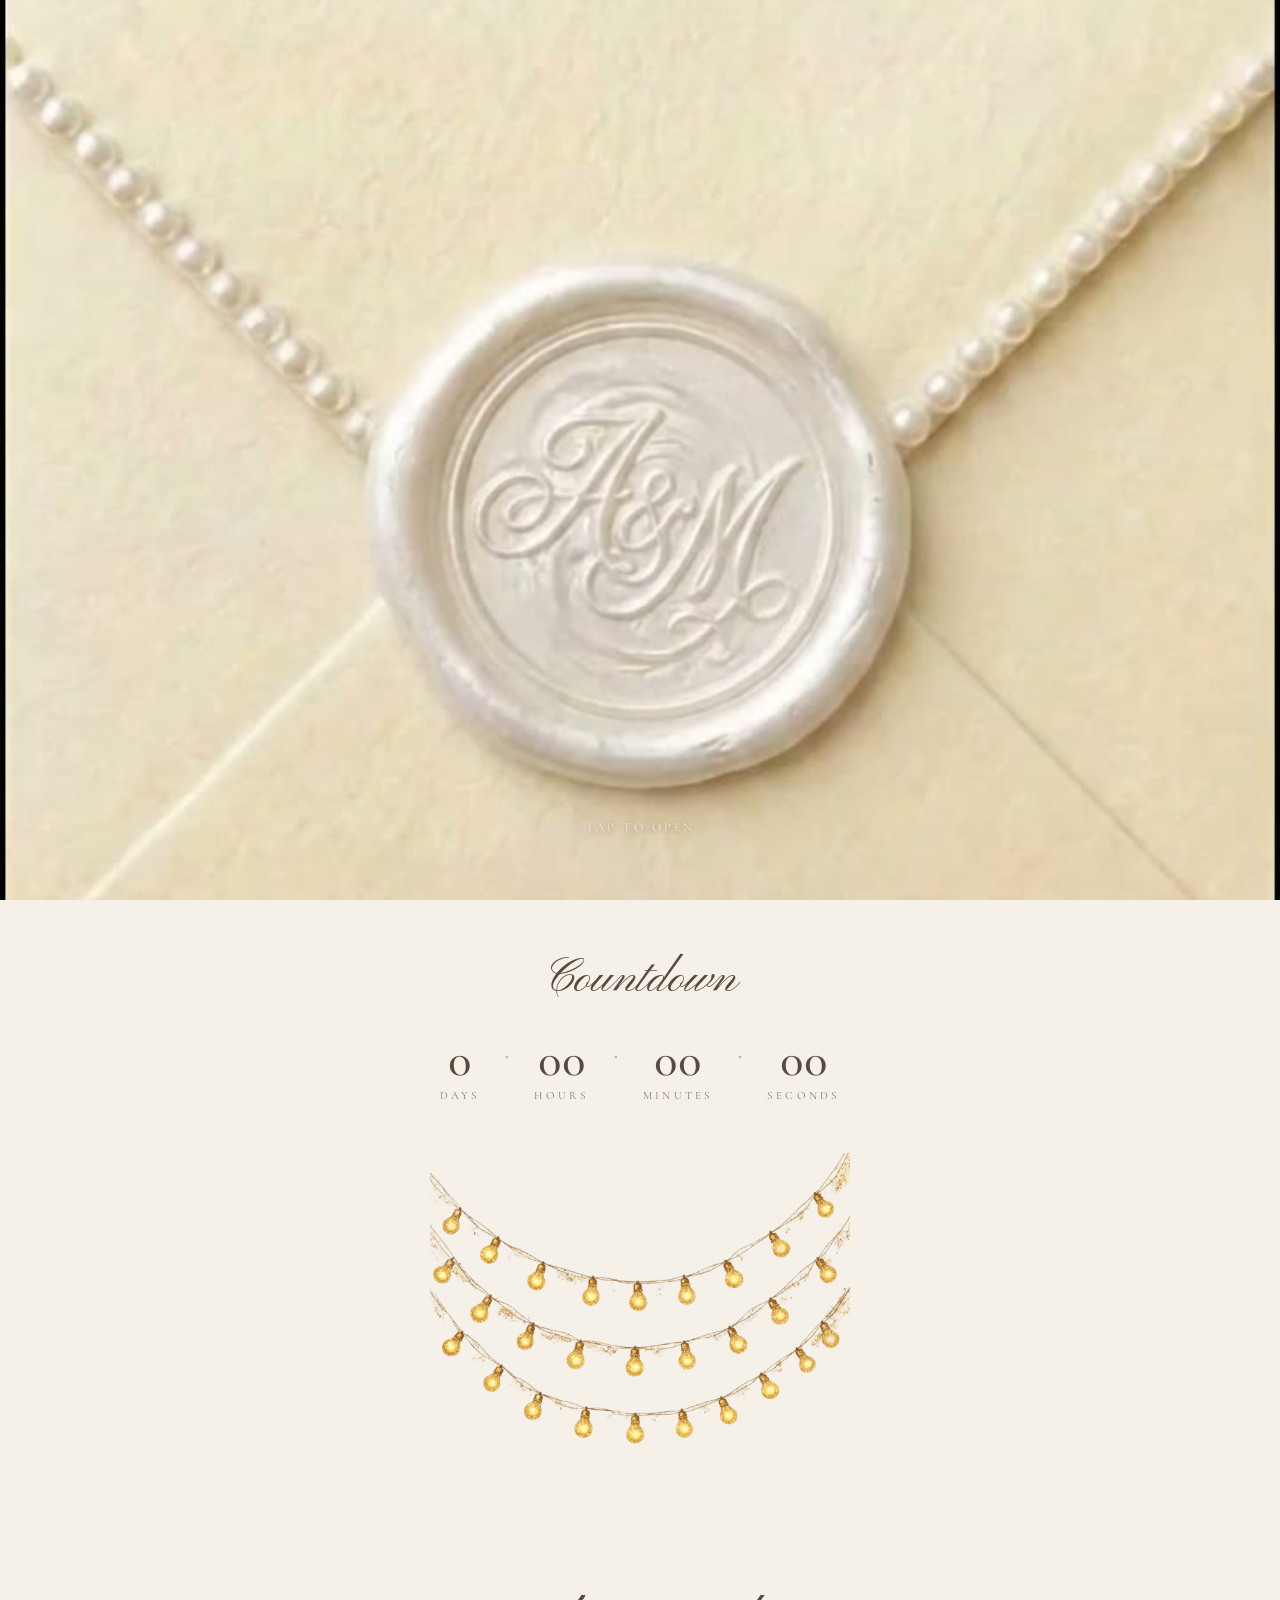
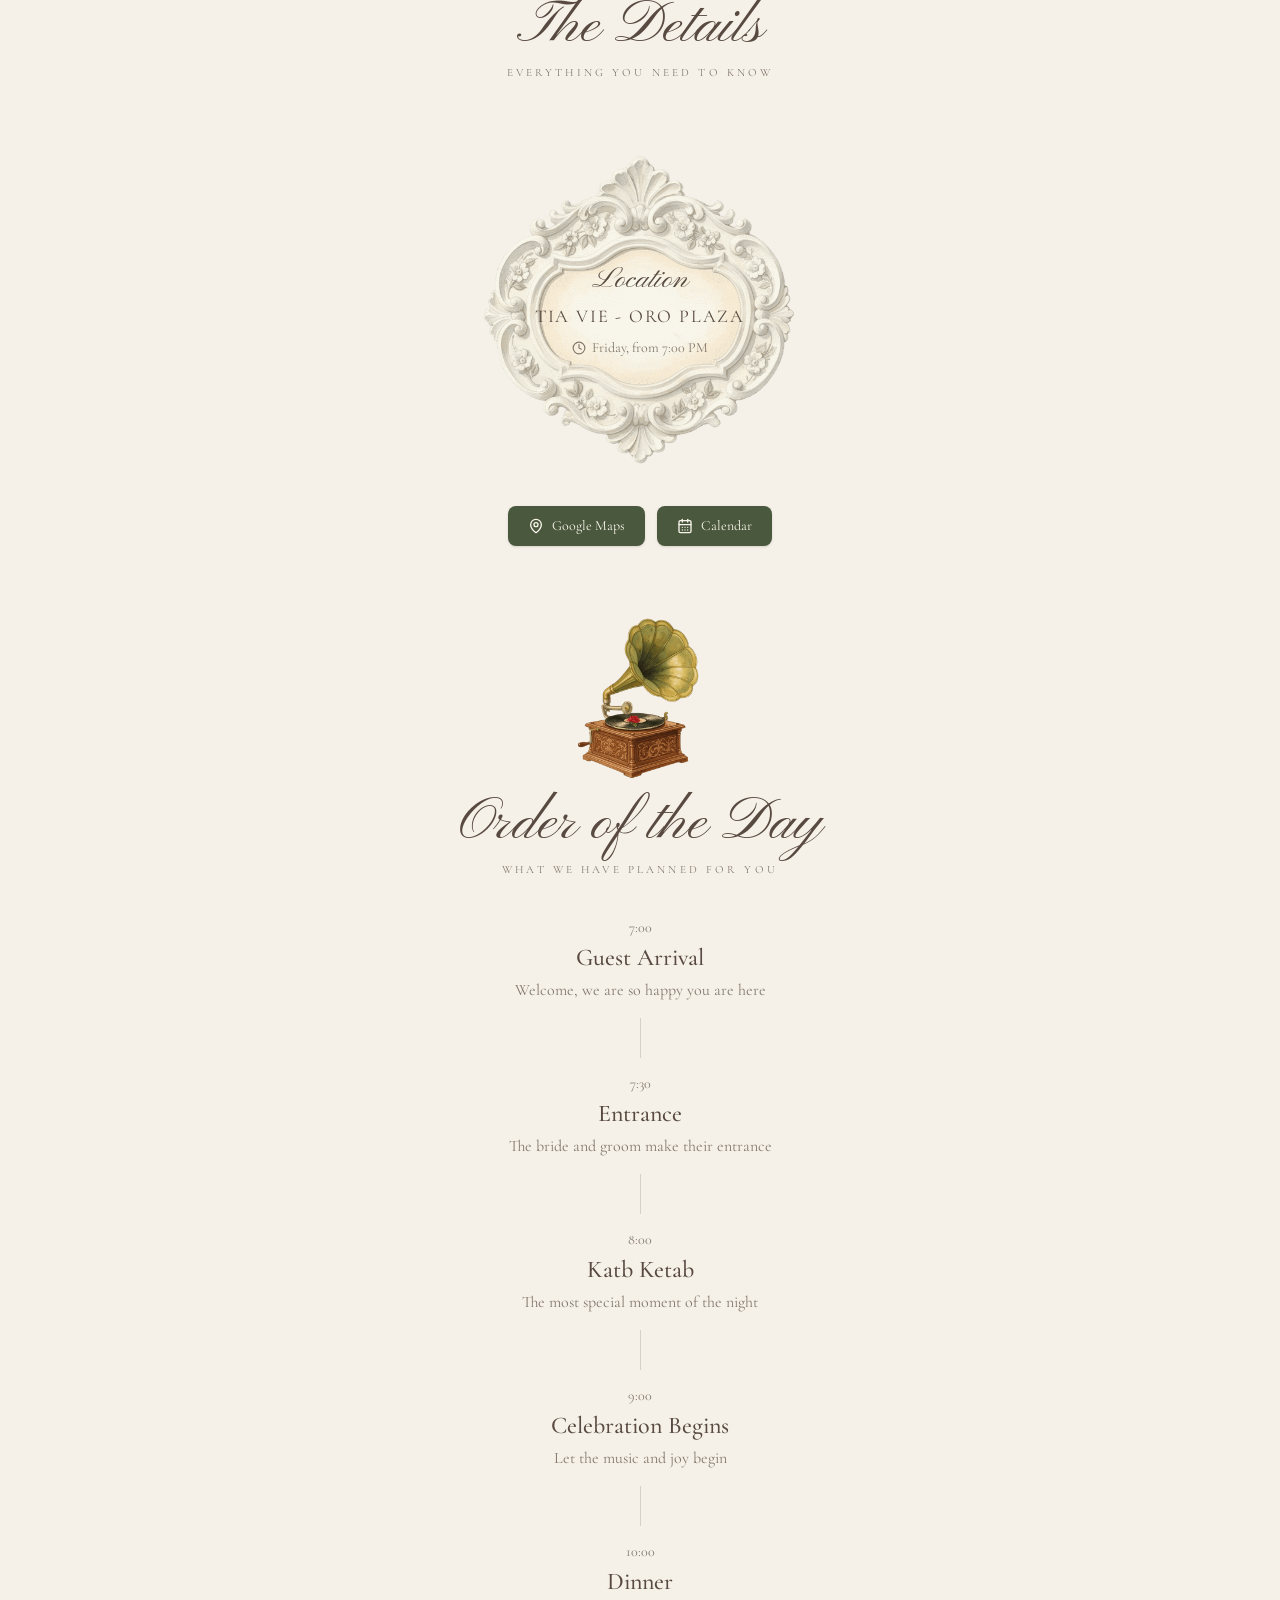
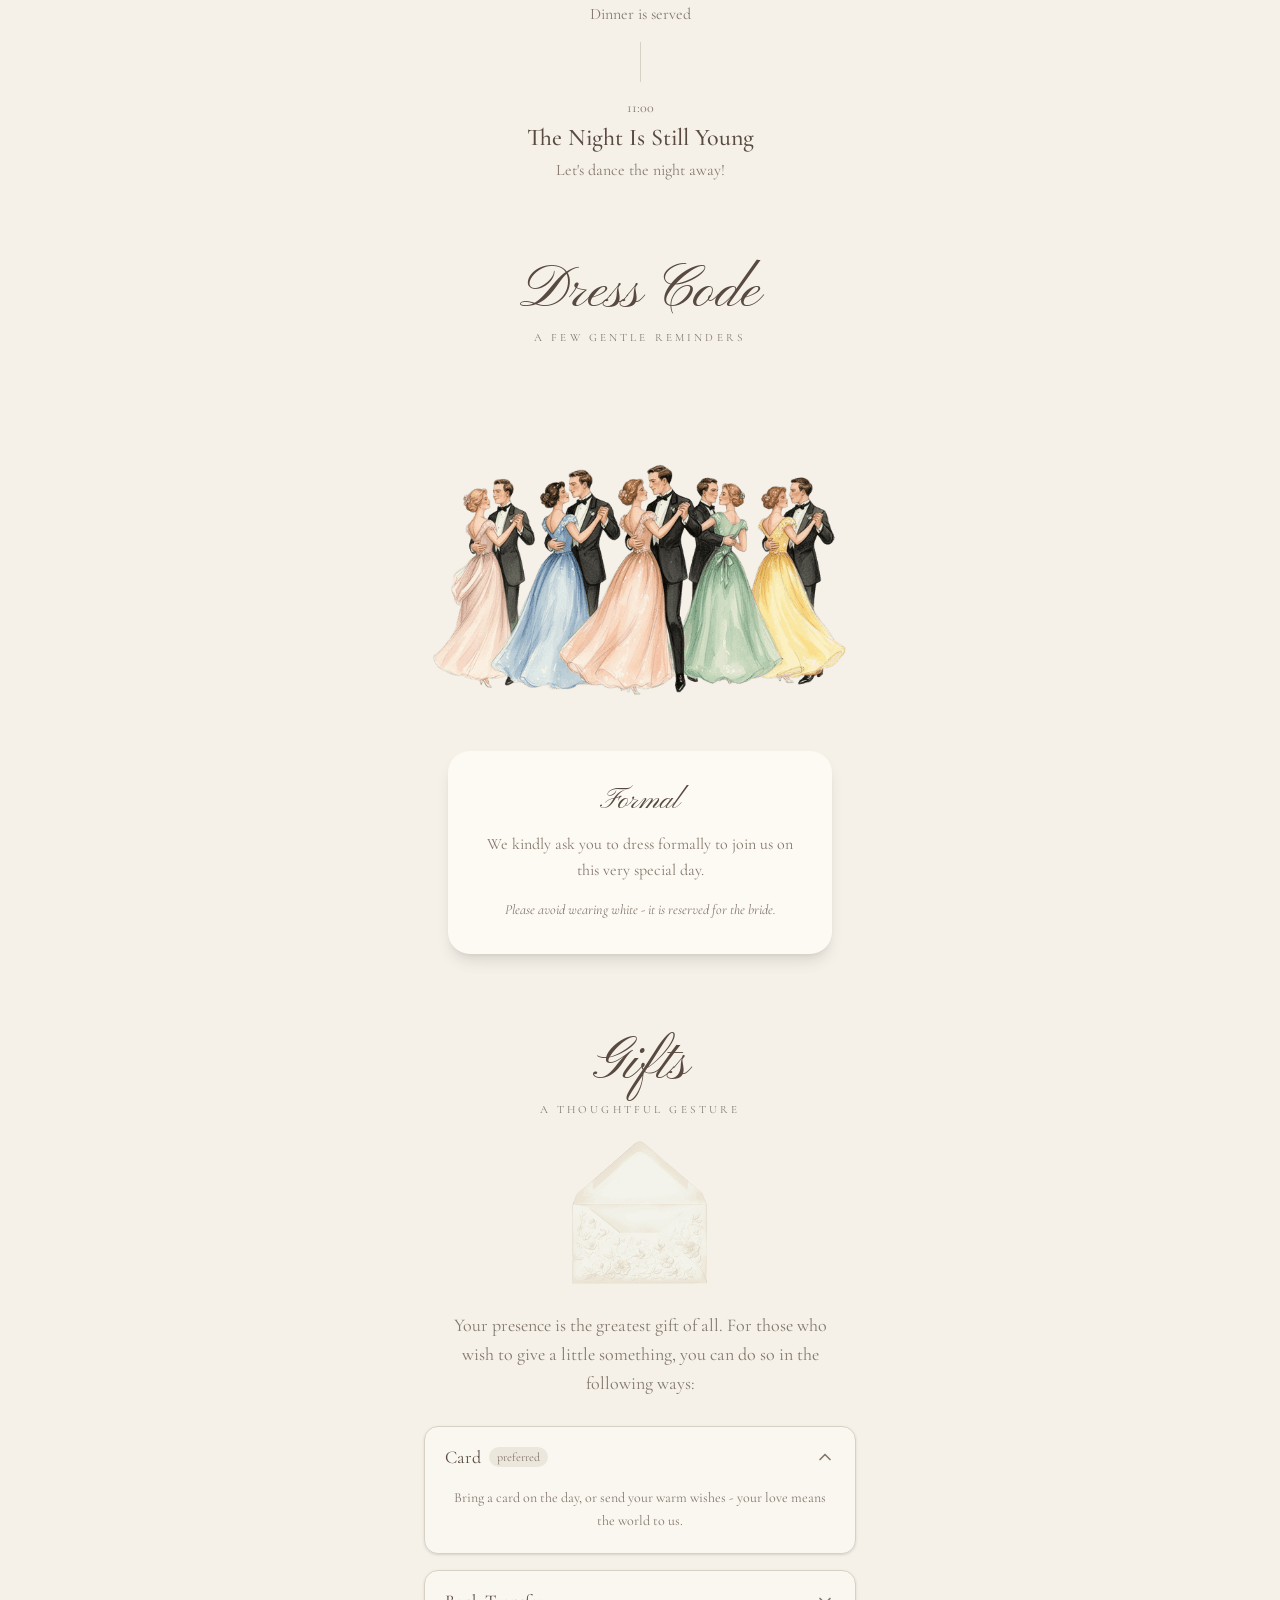
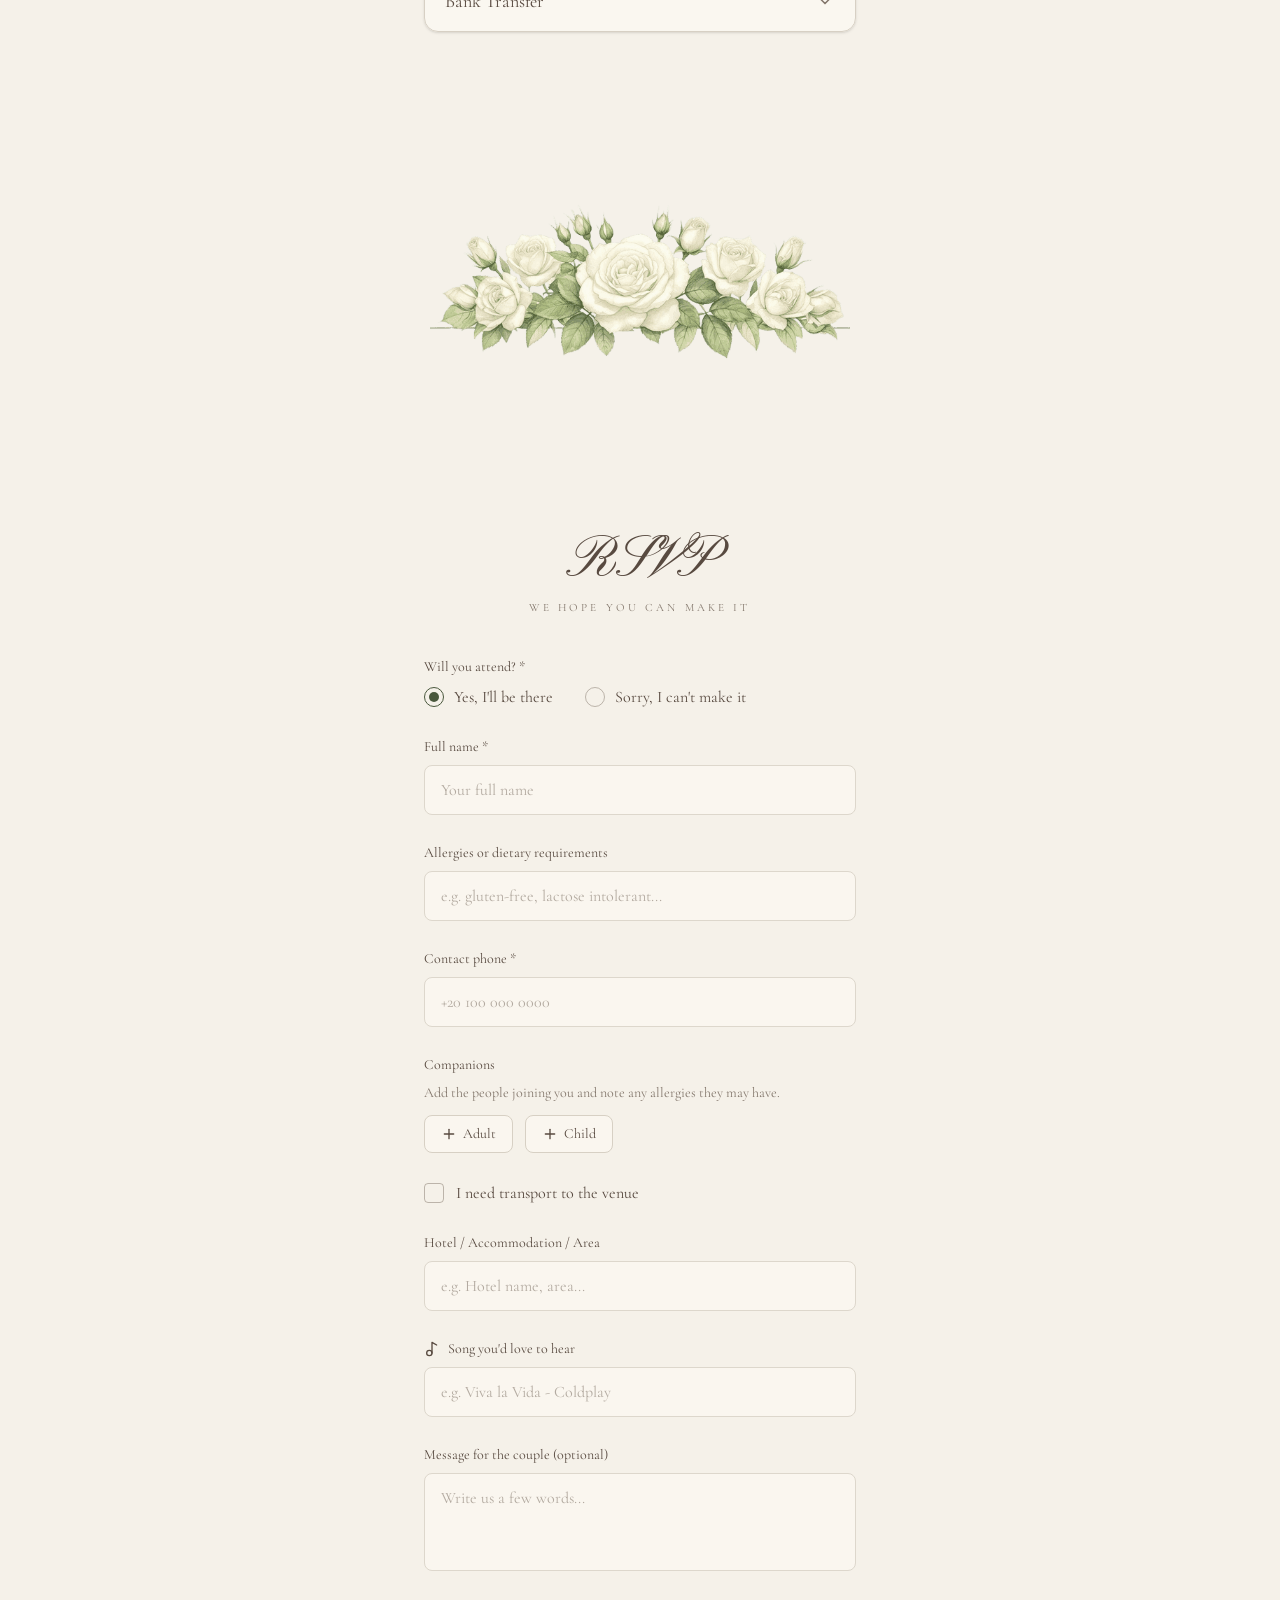
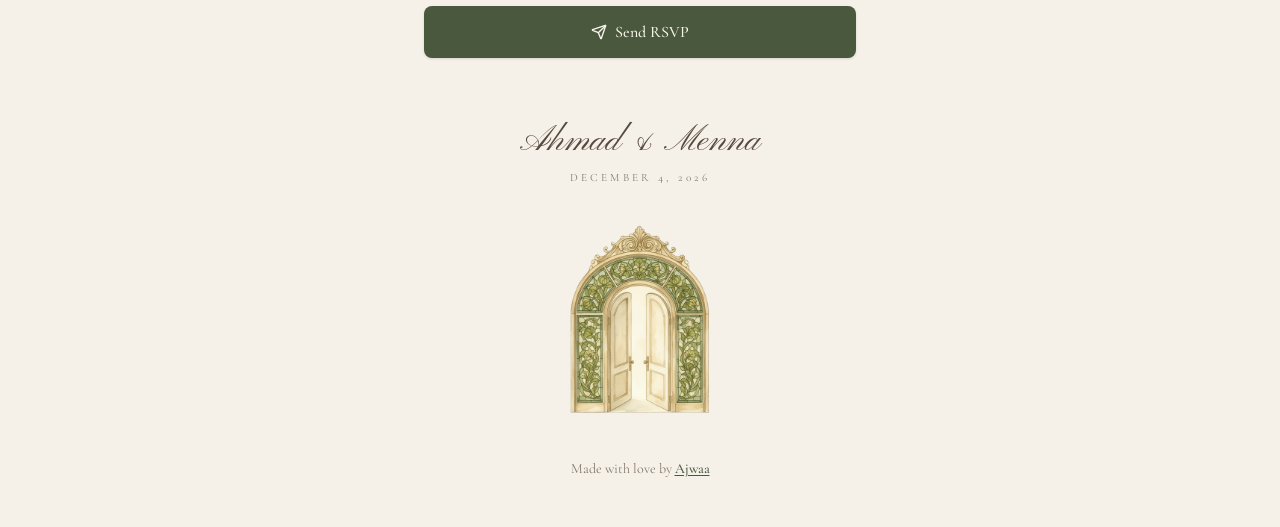
==== commit 860665be: "Ahmad & Menna: details, A&M envelope, venue hero video, Farha music Co-Authored-By: Claude Opus 5.5 " ====
--- a/index.html
+++ b/index.html
@@ -1,2 +1,2 @@
-<!DOCTYPE html><html lang="en"><head><meta charSet="utf-8"/><meta name="viewport" content="width=device-width, initial-scale=1"/><link rel="preload" as="image" href="assets/hero-chandelier-Cix3RZHl.png"/><link rel="stylesheet" href="assets/styles-CB5R1myc.css" data-precedence="default"/><title>Elisa &amp; Jhon - We Are Getting Married &middot; September 18, 2027</title><meta name="author" content="Ajwaa"/><meta property="og:type" content="website"/><meta name="twitter:card" content="summary"/><meta name="twitter:site" content="@ajwaa.eg_26"/><meta name="description" content="Join Elisa &amp; Jhon to celebrate their wedding at Villa Montalcino on September 18, 2027. Countdown, details, dress code, gifts and RSVP."/><meta property="og:title" content="Elisa &amp; Jhon - We Are Getting Married"/><meta property="og:description" content="Celebrate with us at Villa Montalcino on September 18, 2027."/><style>.flying-cupid{position:fixed;left:0;top:0;width:clamp(74px,18vw,128px);z-index:40;pointer-events:none;user-select:none;filter:drop-shadow(0 9px 14px rgba(72,55,38,.16));animation:cupid-flight 20s linear infinite}@keyframes cupid-flight{0%{transform:translate3d(-24vw,68vh,0) rotate(-8deg) scale(.92);opacity:0}6%{opacity:.95}18%{transform:translate3d(20vw,50vh,0) rotate(5deg) scale(1)}34%{transform:translate3d(72vw,24vh,0) rotate(-4deg) scale(.96)}50%{transform:translate3d(106vw,58vh,0) rotate(8deg) scale(1);opacity:.95}50.01%{transform:translate3d(-26vw,32vh,0) rotate(-6deg) scale(.9);opacity:0}56%{opacity:.95}74%{transform:translate3d(34vw,14vh,0) rotate(5deg) scale(1)}100%{transform:translate3d(106vw,40vh,0) rotate(-3deg) scale(.96);opacity:.95}}@media (prefers-reduced-motion:reduce){.flying-cupid{right:1rem;left:auto;top:5.5rem;animation:none;transform:none;opacity:.95}}</style><link rel="preload" as="image" href="envelope/intro-poster.jpg"/><link rel="stylesheet" href="envelope/envelope.css"/></head><body><div id="envelope-intro" class="envelope-intro is-idle"><video src="envelope/intro-video.mp4" playsinline muted preload="auto"></video><img src="envelope/intro-poster.jpg" alt="Invitation" fetchpriority="high"/><div class="envelope-intro__fade"></div><p class="envelope-intro__hint">Tap to open</p></div><audio id="envelope-music" src="envelope/intro-music.mp3" preload="auto" loop></audio><button id="envelope-mute" class="envelope-mute" type="button" aria-label="Mute"></button><img src="assets/cupid-BgLpMPFd.png" alt="" aria-hidden="true" class="flying-cupid"/><div class="relative mx-auto min-h-screen w-full max-w-[480px] overflow-hidden bg-background"><header class="relative overflow-hidden"><img src="assets/hero-chandelier-Cix3RZHl.png" alt="Crystal chandelier with beaded curtains" width="1202" height="960" class="mx-auto w-full object-contain"/><div class="relative z-10 -mt-6 px-6 text-center"><p class="eyebrow">We are getting married</p><h1 class="section-script mt-2 text-7xl sm:text-8xl">Elisa &amp; Jhon</h1><p class="eyebrow mt-3">September 18, 2027</p></div><img src="assets/hero-table-DYvPQrNu.png" alt="Elegant round dining table with palm trees" width="1024" height="640" loading="lazy" class="mt-2 w-full object-contain"/></header><section class="px-6 pb-12 pt-14 text-center"><h2 class="section-script text-5xl">Countdown</h2><div class="mt-8"><div class="flex items-start justify-center gap-3 sm:gap-6"><div class="flex items-start gap-3 sm:gap-6"><div class="flex flex-col items-center"><span class="font-serif text-4xl sm:text-5xl font-medium text-foreground tabular-nums">477</span><span class="eyebrow mt-1">Days</span></div><span class="font-serif text-3xl text-muted-foreground/50 leading-[1.2]">&middot;</span></div><div class="flex items-start gap-3 sm:gap-6"><div class="flex flex-col items-center"><span class="font-serif text-4xl sm:text-5xl font-medium text-foreground tabular-nums">06</span><span class="eyebrow mt-1">Hours</span></div><span class="font-serif text-3xl text-muted-foreground/50 leading-[1.2]">&middot;</span></div><div class="flex items-start gap-3 sm:gap-6"><div class="flex flex-col items-center"><span class="font-serif text-4xl sm:text-5xl font-medium text-foreground tabular-nums">36</span><span class="eyebrow mt-1">Minutes</span></div><span class="font-serif text-3xl text-muted-foreground/50 leading-[1.2]">&middot;</span></div><div class="flex items-start gap-3 sm:gap-6"><div class="flex flex-col items-center"><span class="font-serif text-4xl sm:text-5xl font-medium text-foreground tabular-nums">11</span><span class="eyebrow mt-1">Seconds</span></div></div></div></div></section><section class="px-6 pb-2"><img src="assets/fairy-lights-D-e9lnXy.png" alt="Hanging fairy lights" width="1024" height="640" loading="lazy" class="mx-auto w-full max-w-[420px] object-contain"/><div class="mt-6"><div class="text-center"><h2 class="section-script text-5xl sm:text-6xl">The Details</h2><p class="eyebrow mt-2">Everything you need to know</p></div></div></section><section class="px-6 pt-10 text-center"><div class="relative mx-auto w-full max-w-[360px]"><img src="assets/location-frame-vzU9fbwS.png" alt="" aria-hidden="true" width="1024" height="768" loading="lazy" class="w-full object-contain"/><div class="absolute inset-0 flex flex-col items-center justify-center px-12"><p class="section-script text-3xl">Location</p><p class="mt-1 text-lg tracking-widest text-foreground">VILLA MONTALCINO</p><p class="mt-2 flex items-center gap-1.5 text-sm text-muted-foreground"><svg xmlns="http://www.w3.org/2000/svg" width="24" height="24" viewBox="0 0 24 24" fill="none" stroke="currentColor" stroke-width="2" stroke-linecap="round" stroke-linejoin="round" class="lucide lucide-clock h-3.5 w-3.5" aria-hidden="true"><circle cx="12" cy="12" r="10"></circle><path d="M12 6v6l4 2"></path></svg> From 17:00 to 02:00</p></div></div><div class="mt-4 flex justify-center gap-3"><a href="https://maps.google.com/?q=Montalcino" target="_blank" rel="noreferrer" class="flex items-center gap-2 rounded-md bg-olive px-5 py-2.5 text-sm text-olive-foreground shadow-sm transition hover:opacity-90"><svg xmlns="http://www.w3.org/2000/svg" width="24" height="24" viewBox="0 0 24 24" fill="none" stroke="currentColor" stroke-width="2" stroke-linecap="round" stroke-linejoin="round" class="lucide lucide-map-pin h-4 w-4" aria-hidden="true"><path d="M20 10c0 4.993-5.539 10.193-7.399 11.799a1 1 0 0 1-1.202 0C9.539 20.193 4 14.993 4 10a8 8 0 0 1 16 0"></path><circle cx="12" cy="10" r="3"></circle></svg> Google Maps</a><a href="https://calendar.google.com/calendar/render?action=TEMPLATE&amp;text=Elisa+%26+Jhon+Wedding&amp;dates=20270918T150000Z/20270919T000000Z&amp;location=Villa+Montalcino" target="_blank" rel="noreferrer" class="flex items-center gap-2 rounded-md bg-olive px-5 py-2.5 text-sm text-olive-foreground shadow-sm transition hover:opacity-90"><svg xmlns="http://www.w3.org/2000/svg" width="24" height="24" viewBox="0 0 24 24" fill="none" stroke="currentColor" stroke-width="2" stroke-linecap="round" stroke-linejoin="round" class="lucide lucide-calendar-days h-4 w-4" aria-hidden="true"><path d="M8 2v4"></path><path d="M16 2v4"></path><rect width="18" height="18" x="3" y="4" rx="2"></rect><path d="M3 10h18"></path><path d="M8 14h.01"></path><path d="M12 14h.01"></path><path d="M16 14h.01"></path><path d="M8 18h.01"></path><path d="M12 18h.01"></path><path d="M16 18h.01"></path></svg> Calendar</a></div></section><section class="px-6 pt-16 text-center"><img src="assets/gramophone-4ORFs1Vv.png" alt="Antique gramophone" width="768" height="768" loading="lazy" class="mx-auto w-44 object-contain"/><div class="mt-2"><div class="text-center"><h2 class="section-script text-5xl sm:text-6xl">Order of the Day</h2><p class="eyebrow mt-2">What we have planned for you</p></div></div><div class="mt-10"><div class="flex flex-col items-center"><p class="text-sm text-muted-foreground">17:00</p><h3 class="mt-1 font-serif text-2xl font-medium text-foreground">Arrival &amp; Welcome Drinks</h3><p class="mt-1 text-base text-muted-foreground">Reception and welcome cocktails at the villa</p><span class="my-4 h-10 w-px bg-border"></span></div><div class="flex flex-col items-center"><p class="text-sm text-muted-foreground">18:00</p><h3 class="mt-1 font-serif text-2xl font-medium text-foreground">Ceremony</h3><p class="mt-1 text-base text-muted-foreground">The most special moment of the day</p><span class="my-4 h-10 w-px bg-border"></span></div><div class="flex flex-col items-center"><p class="text-sm text-muted-foreground">19:30</p><h3 class="mt-1 font-serif text-2xl font-medium text-foreground">Cocktail Hour &amp; Dinner</h3><p class="mt-1 text-base text-muted-foreground">Al fresco dining under the stars</p><span class="my-4 h-10 w-px bg-border"></span></div><div class="flex flex-col items-center"><p class="text-sm text-muted-foreground">22:30</p><h3 class="mt-1 font-serif text-2xl font-medium text-foreground">Party</h3><p class="mt-1 text-base text-muted-foreground">Let&#x27;s dance the night away!</p><span class="my-4 h-10 w-px bg-border"></span></div><div class="flex flex-col items-center"><p class="text-sm text-muted-foreground">02:00</p><h3 class="mt-1 font-serif text-2xl font-medium text-foreground">Last Dance</h3><p class="mt-1 text-base text-muted-foreground">Farewell and beautiful memories</p></div></div></section><section class="px-6 pt-20 text-center"><div class="text-center"><h2 class="section-script text-5xl sm:text-6xl">Dress Code</h2><p class="eyebrow mt-2">A few gentle reminders</p></div><img src="assets/dancers-BDBr3B1z.png" alt="Couples dancing in formal attire" width="1024" height="576" loading="lazy" class="mx-auto mt-6 w-full max-w-[420px] object-contain"/><div class="relative mx-auto -mt-10 max-w-sm rounded-3xl bg-card px-7 py-8 shadow-lg"><h3 class="section-script text-3xl">Formal</h3><p class="mt-3 text-base leading-relaxed text-muted-foreground">We kindly ask you to dress formally to join us on this very special day.</p><p class="mt-4 text-sm italic leading-relaxed text-muted-foreground">Please avoid wearing white - it is reserved for the bride.</p></div></section><section class="px-6 pt-20 text-center"><div class="text-center"><h2 class="section-script text-5xl sm:text-6xl">Gifts</h2><p class="eyebrow mt-2">A thoughtful gesture</p></div><img src="assets/envelope-CIt3WX3F.png" alt="Embossed floral envelope" width="768" height="768" loading="lazy" class="mx-auto mt-4 w-40 object-contain"/><p class="mx-auto mt-4 max-w-sm text-lg leading-relaxed text-muted-foreground">Your presence is the greatest gift of all. For those who wish to give a little something, you can do so in the following ways:</p><div class="mt-7"><div class="mx-auto max-w-md space-y-4"><div class="overflow-hidden rounded-xl border border-border bg-card/70 shadow-sm"><button type="button" class="flex w-full items-center justify-between px-5 py-4 text-left"><span class="flex items-center gap-2 text-lg text-foreground">Card<span class="rounded-full bg-secondary px-2 py-0.5 text-xs text-muted-foreground">preferred</span></span><svg xmlns="http://www.w3.org/2000/svg" width="24" height="24" viewBox="0 0 24 24" fill="none" stroke="currentColor" stroke-width="2" stroke-linecap="round" stroke-linejoin="round" class="lucide lucide-chevron-down h-5 w-5 text-muted-foreground transition-transform rotate-180" aria-hidden="true"><path d="m6 9 6 6 6-6"></path></svg></button><p class="px-5 pb-5 text-sm leading-relaxed text-muted-foreground">Bring a card on the day, or send your warm wishes - your love means the world to us.</p></div><div class="overflow-hidden rounded-xl border border-border bg-card/70 shadow-sm"><button type="button" class="flex w-full items-center justify-between px-5 py-4 text-left"><span class="flex items-center gap-2 text-lg text-foreground">Bank Transfer</span><svg xmlns="http://www.w3.org/2000/svg" width="24" height="24" viewBox="0 0 24 24" fill="none" stroke="currentColor" stroke-width="2" stroke-linecap="round" stroke-linejoin="round" class="lucide lucide-chevron-down h-5 w-5 text-muted-foreground transition-transform" aria-hidden="true"><path d="m6 9 6 6 6-6"></path></svg></button></div></div></div><img src="assets/flowers-Dh8Y_tcH.png" alt="" aria-hidden="true" width="1024" height="576" loading="lazy" class="mx-auto mt-8 w-full max-w-[420px] object-contain"/></section><section class="px-6 pt-12 text-center"><div class="text-center"><h2 class="section-script text-5xl sm:text-6xl">RSVP</h2><p class="eyebrow mt-2">We hope you can make it</p></div><div class="mt-10"><form class="mx-auto max-w-md space-y-7 text-left"><div><span class="block mb-2 text-sm text-foreground">Will you attend? *</span><div class="flex flex-wrap items-center gap-x-8 gap-y-3"><label class="flex cursor-pointer items-center gap-2.5 text-foreground"><span class="flex h-5 w-5 items-center justify-center rounded-full border border-olive"><span class="h-2.5 w-2.5 rounded-full bg-olive"></span></span><input type="radio" class="sr-only" name="attending" checked=""/>Yes, I&#x27;ll be there</label><label class="flex cursor-pointer items-center gap-2.5 text-foreground"><span class="flex h-5 w-5 items-center justify-center rounded-full border border-muted-foreground/50"></span><input type="radio" class="sr-only" name="attending"/>Sorry, I can&#x27;t make it</label></div></div><div><label class="block mb-2 text-sm text-foreground" for="fullname">Full name *</label><input id="fullname" required="" class="w-full rounded-md border border-input bg-card/60 px-4 py-3 text-base text-foreground placeholder:text-muted-foreground/60 outline-none transition focus:border-olive focus:ring-2 focus:ring-olive/20" placeholder="Your full name"/></div><div><label class="block mb-2 text-sm text-foreground" for="allergies">Allergies or dietary requirements</label><input id="allergies" class="w-full rounded-md border border-input bg-card/60 px-4 py-3 text-base text-foreground placeholder:text-muted-foreground/60 outline-none transition focus:border-olive focus:ring-2 focus:ring-olive/20" placeholder="e.g. gluten-free, lactose intolerant..."/></div><div><label class="block mb-2 text-sm text-foreground" for="phone">Contact phone *</label><input id="phone" required="" type="tel" class="w-full rounded-md border border-input bg-card/60 px-4 py-3 text-base text-foreground placeholder:text-muted-foreground/60 outline-none transition focus:border-olive focus:ring-2 focus:ring-olive/20" placeholder="+44 7700 900000"/></div><div><span class="block mb-2 text-sm text-foreground">Companions</span><p class="mb-3 text-sm text-muted-foreground">Add the people joining you and note any allergies they may have.</p><div class="flex gap-3"><button type="button" class="flex items-center gap-1.5 rounded-md border border-border bg-card/60 px-4 py-2 text-sm text-foreground transition hover:border-olive"><svg xmlns="http://www.w3.org/2000/svg" width="24" height="24" viewBox="0 0 24 24" fill="none" stroke="currentColor" stroke-width="2" stroke-linecap="round" stroke-linejoin="round" class="lucide lucide-plus h-4 w-4" aria-hidden="true"><path d="M5 12h14"></path><path d="M12 5v14"></path></svg> Adult</button><button type="button" class="flex items-center gap-1.5 rounded-md border border-border bg-card/60 px-4 py-2 text-sm text-foreground transition hover:border-olive"><svg xmlns="http://www.w3.org/2000/svg" width="24" height="24" viewBox="0 0 24 24" fill="none" stroke="currentColor" stroke-width="2" stroke-linecap="round" stroke-linejoin="round" class="lucide lucide-plus h-4 w-4" aria-hidden="true"><path d="M5 12h14"></path><path d="M12 5v14"></path></svg> Child</button></div></div><label class="flex cursor-pointer items-center gap-3 text-foreground"><span class="flex h-5 w-5 items-center justify-center rounded border border-muted-foreground/50"></span><input type="checkbox" class="sr-only"/>I need transport to the venue</label><div><label class="block mb-2 text-sm text-foreground" for="hotel">Hotel / Accommodation / Area</label><input id="hotel" class="w-full rounded-md border border-input bg-card/60 px-4 py-3 text-base text-foreground placeholder:text-muted-foreground/60 outline-none transition focus:border-olive focus:ring-2 focus:ring-olive/20" placeholder="e.g. Hotel Borgo Antico, Montalcino area..."/></div><div><label class="block mb-2 text-sm text-foreground flex items-center gap-2" for="song"><svg xmlns="http://www.w3.org/2000/svg" width="24" height="24" viewBox="0 0 24 24" fill="none" stroke="currentColor" stroke-width="2" stroke-linecap="round" stroke-linejoin="round" class="lucide lucide-music2 lucide-music-2 h-4 w-4" aria-hidden="true"><circle cx="8" cy="18" r="4"></circle><path d="M12 18V2l7 4"></path></svg> Song you&#x27;d love to hear</label><input id="song" class="w-full rounded-md border border-input bg-card/60 px-4 py-3 text-base text-foreground placeholder:text-muted-foreground/60 outline-none transition focus:border-olive focus:ring-2 focus:ring-olive/20" placeholder="e.g. Viva la Vida - Coldplay"/></div><div><label class="block mb-2 text-sm text-foreground" for="message">Message for the couple (optional)</label><textarea id="message" rows="3" class="w-full rounded-md border border-input bg-card/60 px-4 py-3 text-base text-foreground placeholder:text-muted-foreground/60 outline-none transition focus:border-olive focus:ring-2 focus:ring-olive/20 resize-none" placeholder="Write us a few words..."></textarea></div><button type="submit" class="flex w-full items-center justify-center gap-2 rounded-md bg-olive py-3.5 text-base font-medium text-olive-foreground shadow-sm transition hover:opacity-90 active:scale-[0.99]"><svg xmlns="http://www.w3.org/2000/svg" width="24" height="24" viewBox="0 0 24 24" fill="none" stroke="currentColor" stroke-width="2" stroke-linecap="round" stroke-linejoin="round" class="lucide lucide-send h-4 w-4" aria-hidden="true"><path d="M14.536 21.686a.5.5 0 0 0 .937-.024l6.5-19a.496.496 0 0 0-.635-.635l-19 6.5a.5.5 0 0 0-.024.937l7.93 3.18a2 2 0 0 1 1.112 1.11z"></path><path d="m21.854 2.147-10.94 10.939"></path></svg> Send RSVP</button></form></div></section><footer class="px-6 pb-12 pt-16 text-center"><p class="section-script text-4xl">Elisa &amp; Jhon</p><p class="eyebrow mt-2">September 18, 2027</p><img src="assets/window-B7ZIk-0I.png" alt="Stained glass window" width="768" height="896" loading="lazy" class="mx-auto mt-6 w-56 object-contain"/><p class="mt-6 text-sm text-muted-foreground">Made with love by<!-- --> <a href="#" class="font-medium text-olive underline underline-offset-2">Ajwaa</a></p></footer></div><script src="../invitation-language-switch.js"></script>
-<script src="envelope/envelope.js"></script></body></html>+<!DOCTYPE html><html lang="en"><head><meta charSet="utf-8"/><meta name="viewport" content="width=device-width, initial-scale=1"/><link rel="stylesheet" href="assets/styles-CB5R1myc.css" data-precedence="default"/><title>Ahmad &amp; Menna - We Are Getting Married &middot; December 4, 2026</title><meta name="author" content="Ajwaa"/><meta property="og:type" content="website"/><meta name="twitter:card" content="summary"/><meta name="twitter:site" content="@ajwaa.eg_26"/><meta name="description" content="Join Ahmad &amp; Menna to celebrate their wedding at Tia Vie - Oro Plaza on Friday, December 4, 2026."/><meta property="og:title" content="Ahmad &amp; Menna - We Are Getting Married"/><meta property="og:description" content="Celebrate with us at Tia Vie - Oro Plaza on Friday, December 4, 2026."/><style>.flying-cupid{position:fixed;left:0;top:0;width:clamp(74px,18vw,128px);z-index:40;pointer-events:none;user-select:none;filter:drop-shadow(0 9px 14px rgba(72,55,38,.16));animation:cupid-flight 20s linear infinite}@keyframes cupid-flight{0%{transform:translate3d(-24vw,68vh,0) rotate(-8deg) scale(.92);opacity:0}6%{opacity:.95}18%{transform:translate3d(20vw,50vh,0) rotate(5deg) scale(1)}34%{transform:translate3d(72vw,24vh,0) rotate(-4deg) scale(.96)}50%{transform:translate3d(106vw,58vh,0) rotate(8deg) scale(1);opacity:.95}50.01%{transform:translate3d(-26vw,32vh,0) rotate(-6deg) scale(.9);opacity:0}56%{opacity:.95}74%{transform:translate3d(34vw,14vh,0) rotate(5deg) scale(1)}100%{transform:translate3d(106vw,40vh,0) rotate(-3deg) scale(.96);opacity:.95}}@media (prefers-reduced-motion:reduce){.flying-cupid{right:1rem;left:auto;top:5.5rem;animation:none;transform:none;opacity:.95}}</style><link rel="preload" as="image" href="envelope/intro-poster.jpg"/><link rel="stylesheet" href="envelope/envelope.css"/></head><body><div id="envelope-intro" class="envelope-intro is-idle"><video src="envelope/intro-video.mp4" playsinline muted preload="auto"></video><img src="envelope/intro-poster.jpg" alt="Invitation" fetchpriority="high"/><div class="envelope-intro__fade"></div><p class="envelope-intro__hint">Tap to open</p></div><audio id="envelope-music" src="envelope/farha.mp3" preload="auto" loop></audio><button id="envelope-mute" class="envelope-mute" type="button" aria-label="Mute"></button><img src="assets/cupid-BgLpMPFd.png" alt="" aria-hidden="true" class="flying-cupid"/><div class="relative mx-auto min-h-screen w-full max-w-[480px] overflow-hidden bg-background"><header class="hero-video"><video class="hero-video__media" src="envelope/hero-bg.mp4" poster="envelope/hero-poster.jpg" autoplay muted loop playsinline preload="auto"></video><div class="hero-video__shade"></div><div class="hero-video__content"><p class="eyebrow">We are getting married</p><h1 class="section-script hero-video__names mt-2">Ahmad &amp; Menna</h1><p class="eyebrow mt-3">Friday &middot; December 4, 2026</p></div></header><section class="px-6 pb-12 pt-14 text-center"><h2 class="section-script text-5xl">Countdown</h2><div class="mt-8"><div class="flex items-start justify-center gap-3 sm:gap-6"><div class="flex items-start gap-3 sm:gap-6"><div class="flex flex-col items-center"><span class="font-serif text-4xl sm:text-5xl font-medium text-foreground tabular-nums" data-countdown="days">00</span><span class="eyebrow mt-1">Days</span></div><span class="font-serif text-3xl text-muted-foreground/50 leading-[1.2]">&middot;</span></div><div class="flex items-start gap-3 sm:gap-6"><div class="flex flex-col items-center"><span class="font-serif text-4xl sm:text-5xl font-medium text-foreground tabular-nums" data-countdown="hours">00</span><span class="eyebrow mt-1">Hours</span></div><span class="font-serif text-3xl text-muted-foreground/50 leading-[1.2]">&middot;</span></div><div class="flex items-start gap-3 sm:gap-6"><div class="flex flex-col items-center"><span class="font-serif text-4xl sm:text-5xl font-medium text-foreground tabular-nums" data-countdown="minutes">00</span><span class="eyebrow mt-1">Minutes</span></div><span class="font-serif text-3xl text-muted-foreground/50 leading-[1.2]">&middot;</span></div><div class="flex items-start gap-3 sm:gap-6"><div class="flex flex-col items-center"><span class="font-serif text-4xl sm:text-5xl font-medium text-foreground tabular-nums" data-countdown="seconds">00</span><span class="eyebrow mt-1">Seconds</span></div></div></div></div></section><section class="px-6 pb-2"><img src="assets/fairy-lights-D-e9lnXy.png" alt="Hanging fairy lights" width="1024" height="640" loading="lazy" class="mx-auto w-full max-w-[420px] object-contain"/><div class="mt-6"><div class="text-center"><h2 class="section-script text-5xl sm:text-6xl">The Details</h2><p class="eyebrow mt-2">Everything you need to know</p></div></div></section><section class="px-6 pt-10 text-center"><div class="relative mx-auto w-full max-w-[360px]"><img src="assets/location-frame-vzU9fbwS.png" alt="" aria-hidden="true" width="1024" height="768" loading="lazy" class="w-full object-contain"/><div class="absolute inset-0 flex flex-col items-center justify-center px-12"><p class="section-script text-3xl">Location</p><p class="mt-1 text-lg tracking-widest text-foreground">TIA VIE - ORO PLAZA</p><p class="mt-2 flex items-center gap-1.5 text-sm text-muted-foreground"><svg xmlns="http://www.w3.org/2000/svg" width="24" height="24" viewBox="0 0 24 24" fill="none" stroke="currentColor" stroke-width="2" stroke-linecap="round" stroke-linejoin="round" class="lucide lucide-clock h-3.5 w-3.5" aria-hidden="true"><circle cx="12" cy="12" r="10"></circle><path d="M12 6v6l4 2"></path></svg> Friday, from 7:00 PM</p></div></div><div class="mt-4 flex justify-center gap-3"><a href="https://maps.app.goo.gl/RXoRXQCa3NJeogAN9" target="_blank" rel="noreferrer" class="flex items-center gap-2 rounded-md bg-olive px-5 py-2.5 text-sm text-olive-foreground shadow-sm transition hover:opacity-90"><svg xmlns="http://www.w3.org/2000/svg" width="24" height="24" viewBox="0 0 24 24" fill="none" stroke="currentColor" stroke-width="2" stroke-linecap="round" stroke-linejoin="round" class="lucide lucide-map-pin h-4 w-4" aria-hidden="true"><path d="M20 10c0 4.993-5.539 10.193-7.399 11.799a1 1 0 0 1-1.202 0C9.539 20.193 4 14.993 4 10a8 8 0 0 1 16 0"></path><circle cx="12" cy="10" r="3"></circle></svg> Google Maps</a><a href="https://calendar.google.com/calendar/render?action=TEMPLATE&amp;text=Ahmad+%26+Menna+Wedding&amp;dates=20261204T170000Z/20261204T220000Z&amp;location=Tia+Vie+-+Oro+Plaza" target="_blank" rel="noreferrer" class="flex items-center gap-2 rounded-md bg-olive px-5 py-2.5 text-sm text-olive-foreground shadow-sm transition hover:opacity-90"><svg xmlns="http://www.w3.org/2000/svg" width="24" height="24" viewBox="0 0 24 24" fill="none" stroke="currentColor" stroke-width="2" stroke-linecap="round" stroke-linejoin="round" class="lucide lucide-calendar-days h-4 w-4" aria-hidden="true"><path d="M8 2v4"></path><path d="M16 2v4"></path><rect width="18" height="18" x="3" y="4" rx="2"></rect><path d="M3 10h18"></path><path d="M8 14h.01"></path><path d="M12 14h.01"></path><path d="M16 14h.01"></path><path d="M8 18h.01"></path><path d="M12 18h.01"></path><path d="M16 18h.01"></path></svg> Calendar</a></div></section><section class="px-6 pt-16 text-center"><img src="assets/gramophone-4ORFs1Vv.png" alt="Antique gramophone" width="768" height="768" loading="lazy" class="mx-auto w-44 object-contain"/><div class="mt-2"><div class="text-center"><h2 class="section-script text-5xl sm:text-6xl">Order of the Day</h2><p class="eyebrow mt-2">What we have planned for you</p></div></div><div class="mt-10"><div class="flex flex-col items-center"><p class="text-sm text-muted-foreground">7:00</p><h3 class="mt-1 font-serif text-2xl font-medium text-foreground">Guest Arrival</h3><p class="mt-1 text-base text-muted-foreground">Welcome, we are so happy you are here</p><span class="my-4 h-10 w-px bg-border"></span></div><div class="flex flex-col items-center"><p class="text-sm text-muted-foreground">7:30</p><h3 class="mt-1 font-serif text-2xl font-medium text-foreground">Entrance</h3><p class="mt-1 text-base text-muted-foreground">The bride and groom make their entrance</p><span class="my-4 h-10 w-px bg-border"></span></div><div class="flex flex-col items-center"><p class="text-sm text-muted-foreground">8:00</p><h3 class="mt-1 font-serif text-2xl font-medium text-foreground">Katb Ketab</h3><p class="mt-1 text-base text-muted-foreground">The most special moment of the night</p><span class="my-4 h-10 w-px bg-border"></span></div><div class="flex flex-col items-center"><p class="text-sm text-muted-foreground">9:00</p><h3 class="mt-1 font-serif text-2xl font-medium text-foreground">Celebration Begins</h3><p class="mt-1 text-base text-muted-foreground">Let the music and joy begin</p><span class="my-4 h-10 w-px bg-border"></span></div><div class="flex flex-col items-center"><p class="text-sm text-muted-foreground">10:00</p><h3 class="mt-1 font-serif text-2xl font-medium text-foreground">Dinner</h3><p class="mt-1 text-base text-muted-foreground">Dinner is served</p><span class="my-4 h-10 w-px bg-border"></span></div><div class="flex flex-col items-center"><p class="text-sm text-muted-foreground">11:00</p><h3 class="mt-1 font-serif text-2xl font-medium text-foreground">The Night Is Still Young</h3><p class="mt-1 text-base text-muted-foreground">Let&#x27;s dance the night away!</p></div></div></section><section class="px-6 pt-20 text-center"><div class="text-center"><h2 class="section-script text-5xl sm:text-6xl">Dress Code</h2><p class="eyebrow mt-2">A few gentle reminders</p></div><img src="assets/dancers-BDBr3B1z.png" alt="Couples dancing in formal attire" width="1024" height="576" loading="lazy" class="mx-auto mt-6 w-full max-w-[420px] object-contain"/><div class="relative mx-auto -mt-10 max-w-sm rounded-3xl bg-card px-7 py-8 shadow-lg"><h3 class="section-script text-3xl">Formal</h3><p class="mt-3 text-base leading-relaxed text-muted-foreground">We kindly ask you to dress formally to join us on this very special day.</p><p class="mt-4 text-sm italic leading-relaxed text-muted-foreground">Please avoid wearing white - it is reserved for the bride.</p></div></section><section class="px-6 pt-20 text-center"><div class="text-center"><h2 class="section-script text-5xl sm:text-6xl">Gifts</h2><p class="eyebrow mt-2">A thoughtful gesture</p></div><img src="assets/envelope-CIt3WX3F.png" alt="Embossed floral envelope" width="768" height="768" loading="lazy" class="mx-auto mt-4 w-40 object-contain"/><p class="mx-auto mt-4 max-w-sm text-lg leading-relaxed text-muted-foreground">Your presence is the greatest gift of all. For those who wish to give a little something, you can do so in the following ways:</p><div class="mt-7"><div class="mx-auto max-w-md space-y-4"><div class="overflow-hidden rounded-xl border border-border bg-card/70 shadow-sm"><button type="button" class="flex w-full items-center justify-between px-5 py-4 text-left"><span class="flex items-center gap-2 text-lg text-foreground">Card<span class="rounded-full bg-secondary px-2 py-0.5 text-xs text-muted-foreground">preferred</span></span><svg xmlns="http://www.w3.org/2000/svg" width="24" height="24" viewBox="0 0 24 24" fill="none" stroke="currentColor" stroke-width="2" stroke-linecap="round" stroke-linejoin="round" class="lucide lucide-chevron-down h-5 w-5 text-muted-foreground transition-transform rotate-180" aria-hidden="true"><path d="m6 9 6 6 6-6"></path></svg></button><p class="px-5 pb-5 text-sm leading-relaxed text-muted-foreground">Bring a card on the day, or send your warm wishes - your love means the world to us.</p></div><div class="overflow-hidden rounded-xl border border-border bg-card/70 shadow-sm"><button type="button" class="flex w-full items-center justify-between px-5 py-4 text-left"><span class="flex items-center gap-2 text-lg text-foreground">Bank Transfer</span><svg xmlns="http://www.w3.org/2000/svg" width="24" height="24" viewBox="0 0 24 24" fill="none" stroke="currentColor" stroke-width="2" stroke-linecap="round" stroke-linejoin="round" class="lucide lucide-chevron-down h-5 w-5 text-muted-foreground transition-transform" aria-hidden="true"><path d="m6 9 6 6 6-6"></path></svg></button></div></div></div><img src="assets/flowers-Dh8Y_tcH.png" alt="" aria-hidden="true" width="1024" height="576" loading="lazy" class="mx-auto mt-8 w-full max-w-[420px] object-contain"/></section><section class="px-6 pt-12 text-center"><div class="text-center"><h2 class="section-script text-5xl sm:text-6xl">RSVP</h2><p class="eyebrow mt-2">We hope you can make it</p></div><div class="mt-10"><form class="mx-auto max-w-md space-y-7 text-left"><div><span class="block mb-2 text-sm text-foreground">Will you attend? *</span><div class="flex flex-wrap items-center gap-x-8 gap-y-3"><label class="flex cursor-pointer items-center gap-2.5 text-foreground"><span class="flex h-5 w-5 items-center justify-center rounded-full border border-olive"><span class="h-2.5 w-2.5 rounded-full bg-olive"></span></span><input type="radio" class="sr-only" name="attending" checked=""/>Yes, I&#x27;ll be there</label><label class="flex cursor-pointer items-center gap-2.5 text-foreground"><span class="flex h-5 w-5 items-center justify-center rounded-full border border-muted-foreground/50"></span><input type="radio" class="sr-only" name="attending"/>Sorry, I can&#x27;t make it</label></div></div><div><label class="block mb-2 text-sm text-foreground" for="fullname">Full name *</label><input id="fullname" required="" class="w-full rounded-md border border-input bg-card/60 px-4 py-3 text-base text-foreground placeholder:text-muted-foreground/60 outline-none transition focus:border-olive focus:ring-2 focus:ring-olive/20" placeholder="Your full name"/></div><div><label class="block mb-2 text-sm text-foreground" for="allergies">Allergies or dietary requirements</label><input id="allergies" class="w-full rounded-md border border-input bg-card/60 px-4 py-3 text-base text-foreground placeholder:text-muted-foreground/60 outline-none transition focus:border-olive focus:ring-2 focus:ring-olive/20" placeholder="e.g. gluten-free, lactose intolerant..."/></div><div><label class="block mb-2 text-sm text-foreground" for="phone">Contact phone *</label><input id="phone" required="" type="tel" class="w-full rounded-md border border-input bg-card/60 px-4 py-3 text-base text-foreground placeholder:text-muted-foreground/60 outline-none transition focus:border-olive focus:ring-2 focus:ring-olive/20" placeholder="+20 100 000 0000"/></div><div><span class="block mb-2 text-sm text-foreground">Companions</span><p class="mb-3 text-sm text-muted-foreground">Add the people joining you and note any allergies they may have.</p><div class="flex gap-3"><button type="button" class="flex items-center gap-1.5 rounded-md border border-border bg-card/60 px-4 py-2 text-sm text-foreground transition hover:border-olive"><svg xmlns="http://www.w3.org/2000/svg" width="24" height="24" viewBox="0 0 24 24" fill="none" stroke="currentColor" stroke-width="2" stroke-linecap="round" stroke-linejoin="round" class="lucide lucide-plus h-4 w-4" aria-hidden="true"><path d="M5 12h14"></path><path d="M12 5v14"></path></svg> Adult</button><button type="button" class="flex items-center gap-1.5 rounded-md border border-border bg-card/60 px-4 py-2 text-sm text-foreground transition hover:border-olive"><svg xmlns="http://www.w3.org/2000/svg" width="24" height="24" viewBox="0 0 24 24" fill="none" stroke="currentColor" stroke-width="2" stroke-linecap="round" stroke-linejoin="round" class="lucide lucide-plus h-4 w-4" aria-hidden="true"><path d="M5 12h14"></path><path d="M12 5v14"></path></svg> Child</button></div></div><label class="flex cursor-pointer items-center gap-3 text-foreground"><span class="flex h-5 w-5 items-center justify-center rounded border border-muted-foreground/50"></span><input type="checkbox" class="sr-only"/>I need transport to the venue</label><div><label class="block mb-2 text-sm text-foreground" for="hotel">Hotel / Accommodation / Area</label><input id="hotel" class="w-full rounded-md border border-input bg-card/60 px-4 py-3 text-base text-foreground placeholder:text-muted-foreground/60 outline-none transition focus:border-olive focus:ring-2 focus:ring-olive/20" placeholder="e.g. Hotel name, area..."/></div><div><label class="block mb-2 text-sm text-foreground flex items-center gap-2" for="song"><svg xmlns="http://www.w3.org/2000/svg" width="24" height="24" viewBox="0 0 24 24" fill="none" stroke="currentColor" stroke-width="2" stroke-linecap="round" stroke-linejoin="round" class="lucide lucide-music2 lucide-music-2 h-4 w-4" aria-hidden="true"><circle cx="8" cy="18" r="4"></circle><path d="M12 18V2l7 4"></path></svg> Song you&#x27;d love to hear</label><input id="song" class="w-full rounded-md border border-input bg-card/60 px-4 py-3 text-base text-foreground placeholder:text-muted-foreground/60 outline-none transition focus:border-olive focus:ring-2 focus:ring-olive/20" placeholder="e.g. Viva la Vida - Coldplay"/></div><div><label class="block mb-2 text-sm text-foreground" for="message">Message for the couple (optional)</label><textarea id="message" rows="3" class="w-full rounded-md border border-input bg-card/60 px-4 py-3 text-base text-foreground placeholder:text-muted-foreground/60 outline-none transition focus:border-olive focus:ring-2 focus:ring-olive/20 resize-none" placeholder="Write us a few words..."></textarea></div><button type="submit" class="flex w-full items-center justify-center gap-2 rounded-md bg-olive py-3.5 text-base font-medium text-olive-foreground shadow-sm transition hover:opacity-90 active:scale-[0.99]"><svg xmlns="http://www.w3.org/2000/svg" width="24" height="24" viewBox="0 0 24 24" fill="none" stroke="currentColor" stroke-width="2" stroke-linecap="round" stroke-linejoin="round" class="lucide lucide-send h-4 w-4" aria-hidden="true"><path d="M14.536 21.686a.5.5 0 0 0 .937-.024l6.5-19a.496.496 0 0 0-.635-.635l-19 6.5a.5.5 0 0 0-.024.937l7.93 3.18a2 2 0 0 1 1.112 1.11z"></path><path d="m21.854 2.147-10.94 10.939"></path></svg> Send RSVP</button></form></div></section><footer class="px-6 pb-12 pt-16 text-center"><p class="section-script text-4xl">Ahmad &amp; Menna</p><p class="eyebrow mt-2">December 4, 2026</p><img src="assets/window-B7ZIk-0I.png" alt="Stained glass window" width="768" height="896" loading="lazy" class="mx-auto mt-6 w-56 object-contain"/><p class="mt-6 text-sm text-muted-foreground">Made with love by<!-- --> <a href="#" class="font-medium text-olive underline underline-offset-2">Ajwaa</a></p></footer></div><script src="../invitation-language-switch.js"></script>
+<script src="envelope/countdown.js"></script><script src="envelope/envelope.js"></script></body></html>
--- a/envelope/envelope.css
+++ b/envelope/envelope.css
@@ -79,3 +79,41 @@
 }
 .envelope-mute:hover { opacity: 1; }
 .envelope-mute svg { width: 20px; height: 20px; }
+
+/* Full-screen video hero */
+.hero-video {
+  position: relative;
+  height: 100svh;
+  min-height: 560px;
+  overflow: hidden;
+  display: flex;
+  align-items: flex-end;
+  justify-content: center;
+  text-align: center;
+}
+.hero-video__media {
+  position: absolute;
+  inset: 0;
+  width: 100%;
+  height: 100%;
+  object-fit: cover;
+}
+.hero-video__shade {
+  position: absolute;
+  inset: 0;
+  background: linear-gradient(to bottom, rgba(0, 0, 0, 0) 45%, rgba(0, 0, 0, 0.55) 100%);
+}
+.hero-video__content {
+  position: relative;
+  z-index: 1;
+  padding: 0 1.5rem 4.5rem;
+  color: #fff;
+  text-shadow: 0 2px 10px rgba(0, 0, 0, 0.45);
+}
+.hero-video__content .eyebrow,
+.hero-video__content .section-script { color: #fff; }
+.hero-video__names {
+  font-size: clamp(3.25rem, 15vw, 4.75rem);
+  line-height: 1.1;
+  padding: 0 0.25em;
+}
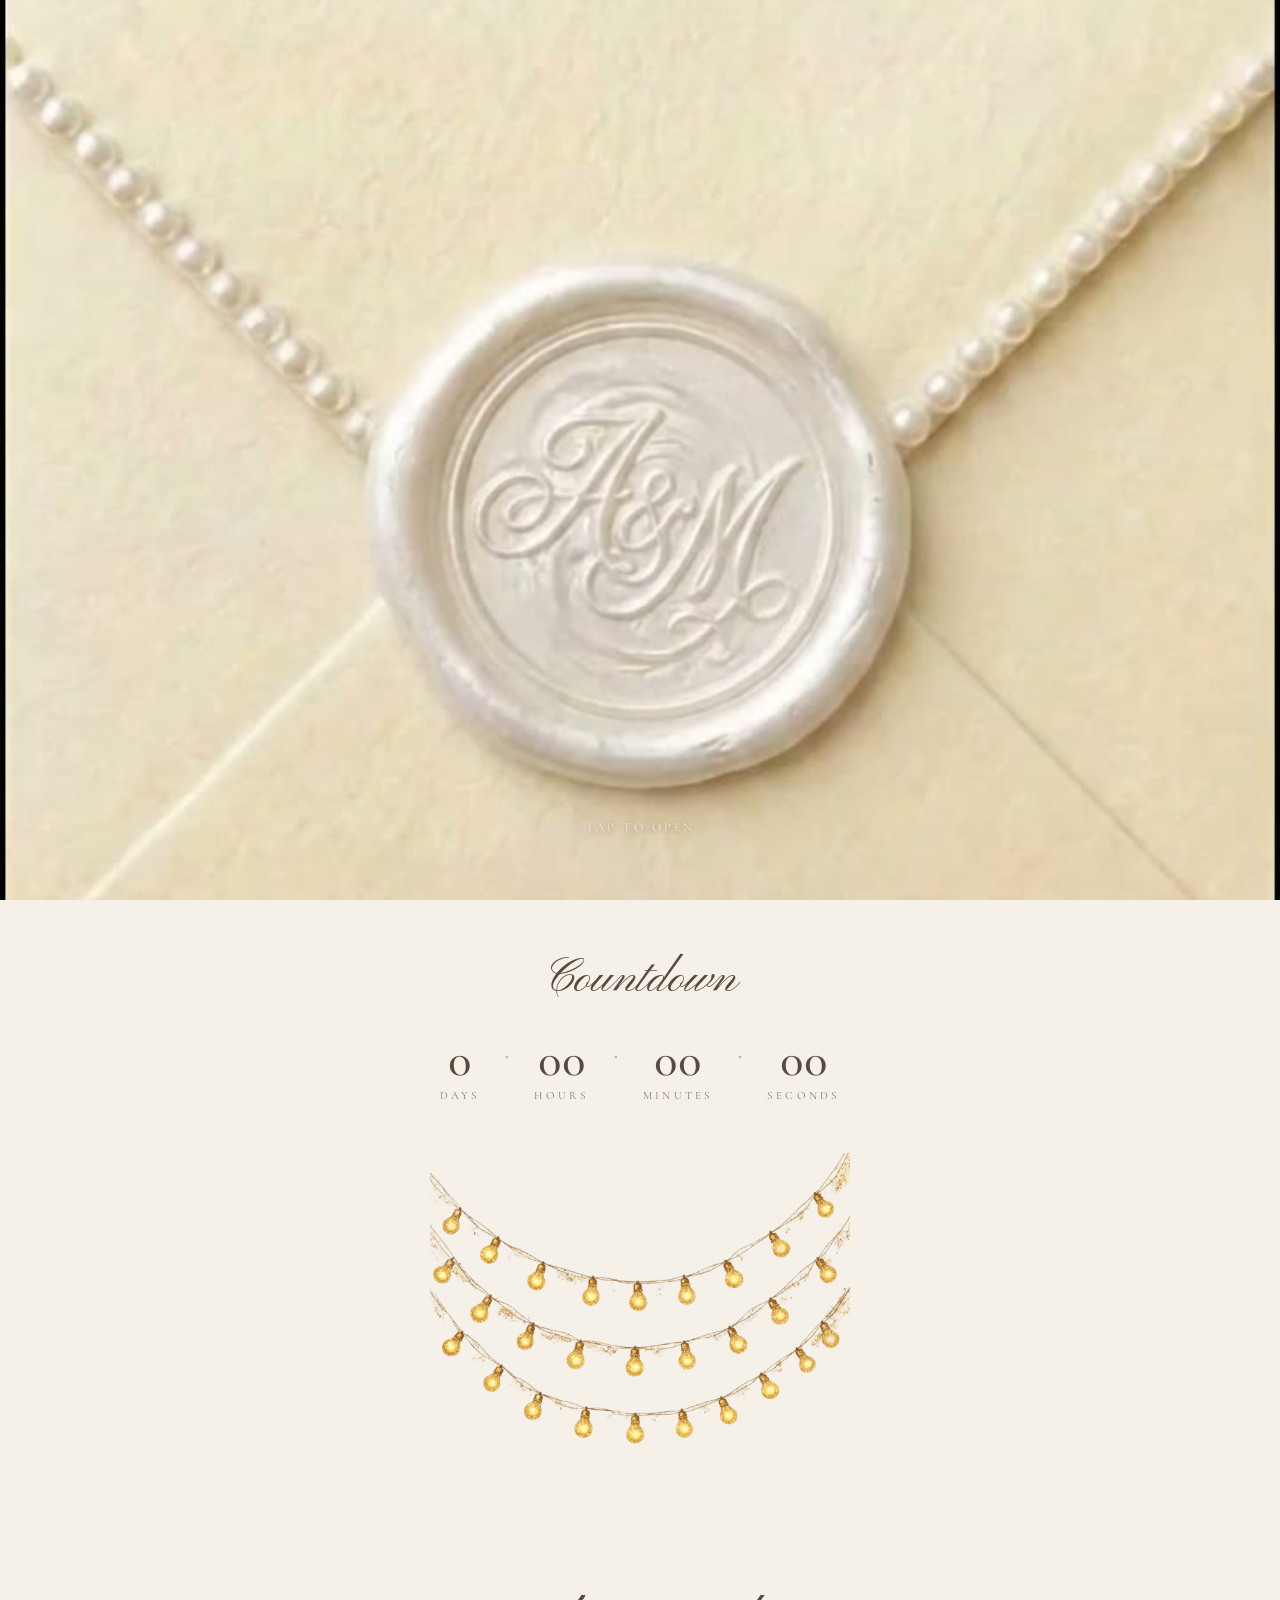
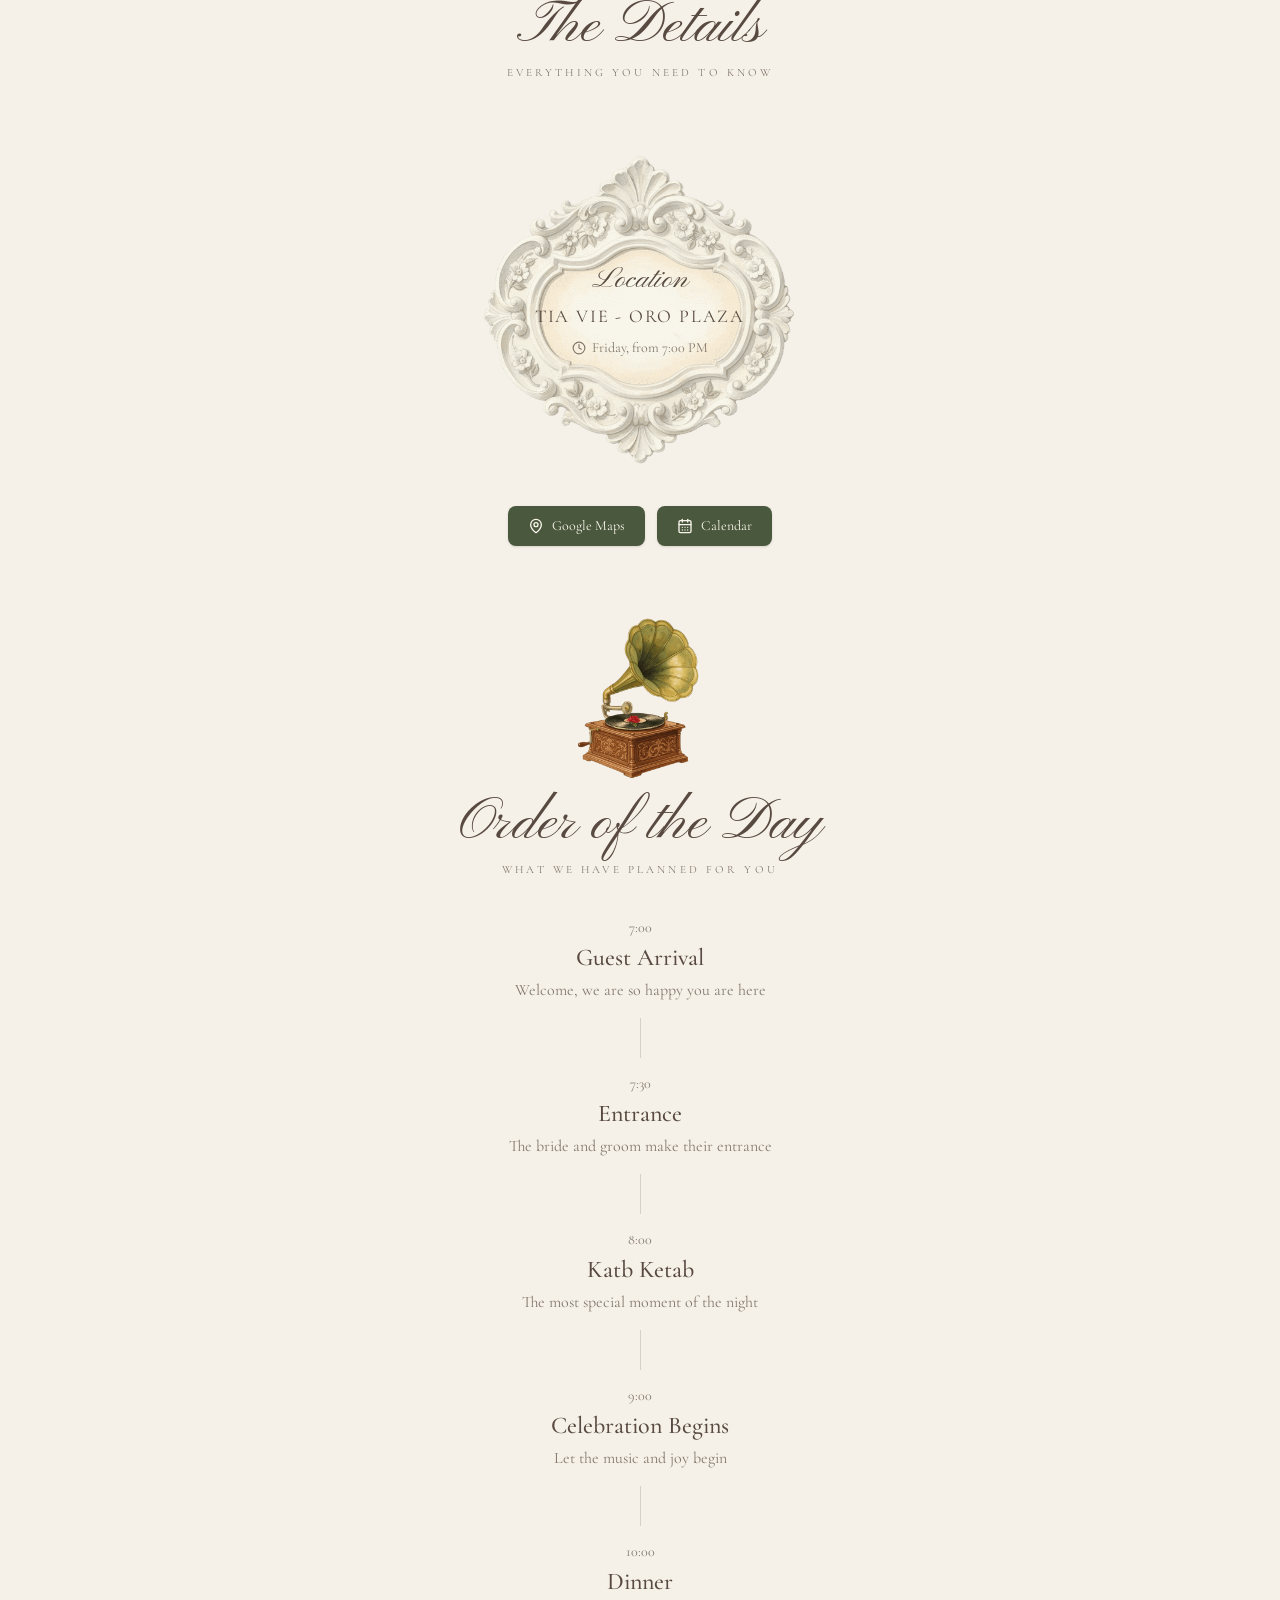
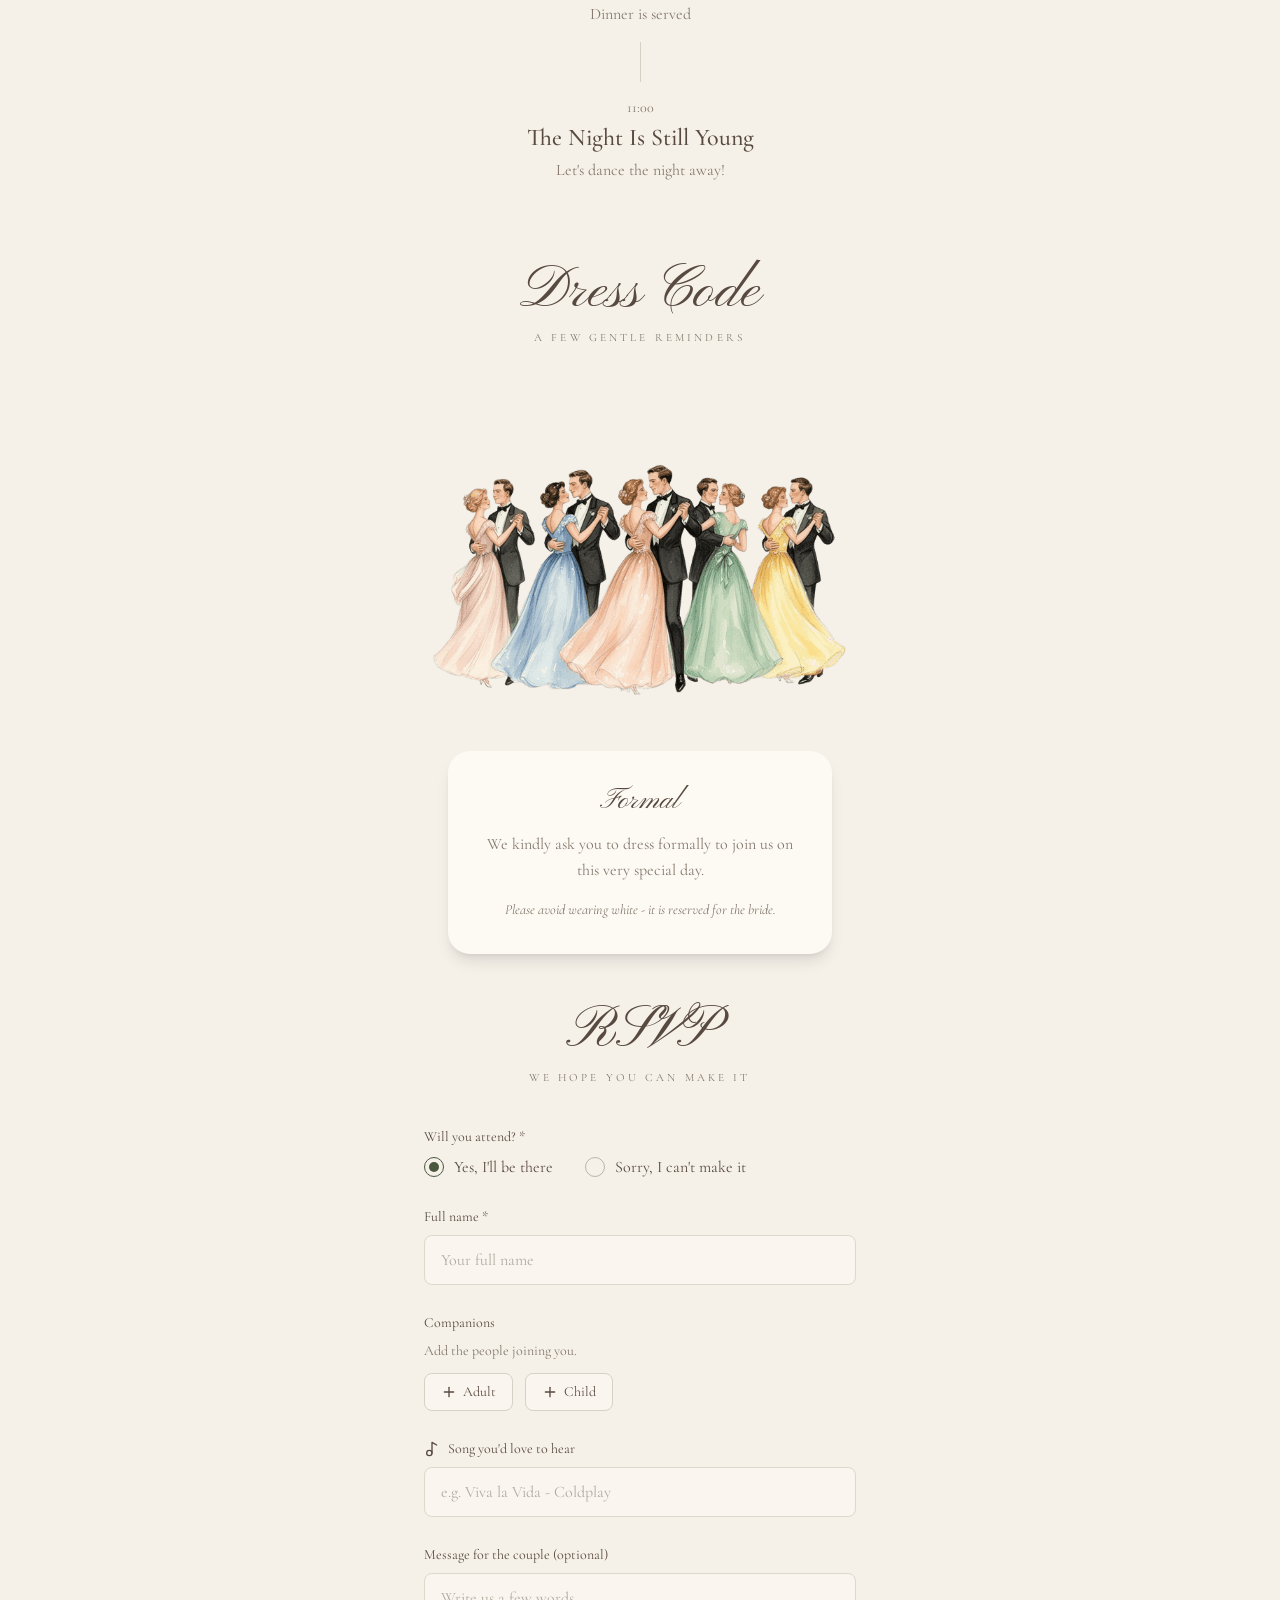
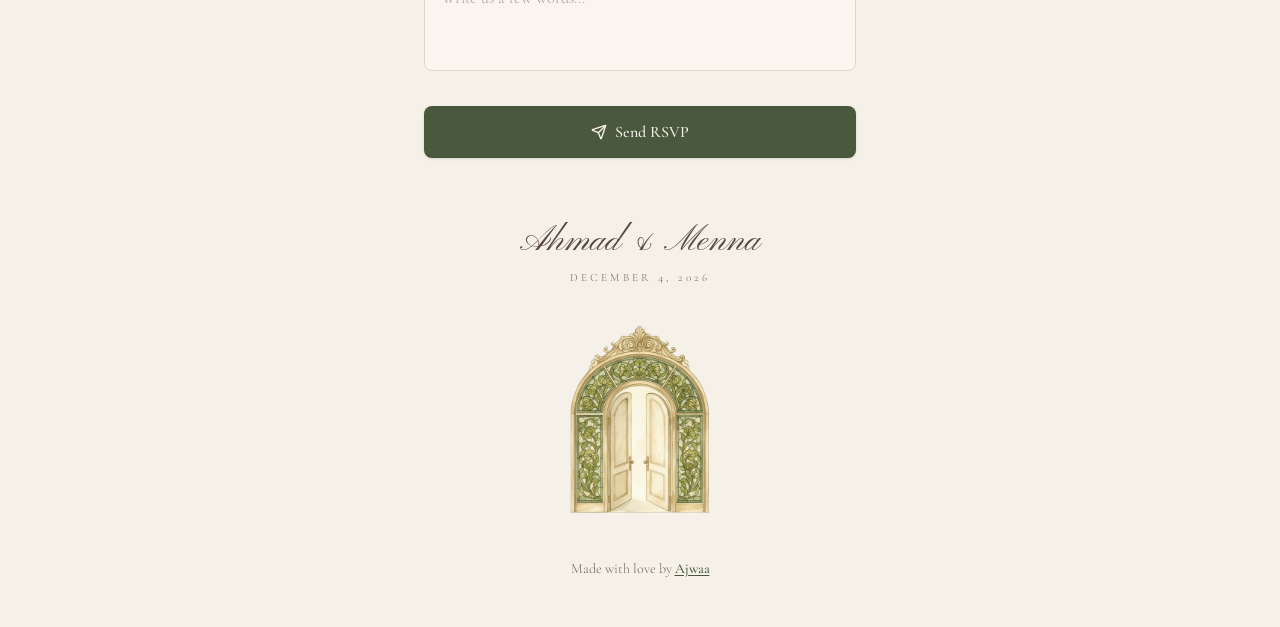
==== commit 2db6588c: "Remove Gifts section and extra RSVP questions Co-Authored-By: Claude Opus 5.5 <noreply@anthropic.com" ====
--- a/index.html
+++ b/index.html
@@ -1,2 +1,2 @@
-<!DOCTYPE html><html lang="en"><head><meta charSet="utf-8"/><meta name="viewport" content="width=device-width, initial-scale=1"/><link rel="stylesheet" href="assets/styles-CB5R1myc.css" data-precedence="default"/><title>Ahmad &amp; Menna - We Are Getting Married &middot; December 4, 2026</title><meta name="author" content="Ajwaa"/><meta property="og:type" content="website"/><meta name="twitter:card" content="summary"/><meta name="twitter:site" content="@ajwaa.eg_26"/><meta name="description" content="Join Ahmad &amp; Menna to celebrate their wedding at Tia Vie - Oro Plaza on Friday, December 4, 2026."/><meta property="og:title" content="Ahmad &amp; Menna - We Are Getting Married"/><meta property="og:description" content="Celebrate with us at Tia Vie - Oro Plaza on Friday, December 4, 2026."/><style>.flying-cupid{position:fixed;left:0;top:0;width:clamp(74px,18vw,128px);z-index:40;pointer-events:none;user-select:none;filter:drop-shadow(0 9px 14px rgba(72,55,38,.16));animation:cupid-flight 20s linear infinite}@keyframes cupid-flight{0%{transform:translate3d(-24vw,68vh,0) rotate(-8deg) scale(.92);opacity:0}6%{opacity:.95}18%{transform:translate3d(20vw,50vh,0) rotate(5deg) scale(1)}34%{transform:translate3d(72vw,24vh,0) rotate(-4deg) scale(.96)}50%{transform:translate3d(106vw,58vh,0) rotate(8deg) scale(1);opacity:.95}50.01%{transform:translate3d(-26vw,32vh,0) rotate(-6deg) scale(.9);opacity:0}56%{opacity:.95}74%{transform:translate3d(34vw,14vh,0) rotate(5deg) scale(1)}100%{transform:translate3d(106vw,40vh,0) rotate(-3deg) scale(.96);opacity:.95}}@media (prefers-reduced-motion:reduce){.flying-cupid{right:1rem;left:auto;top:5.5rem;animation:none;transform:none;opacity:.95}}</style><link rel="preload" as="image" href="envelope/intro-poster.jpg"/><link rel="stylesheet" href="envelope/envelope.css"/></head><body><div id="envelope-intro" class="envelope-intro is-idle"><video src="envelope/intro-video.mp4" playsinline muted preload="auto"></video><img src="envelope/intro-poster.jpg" alt="Invitation" fetchpriority="high"/><div class="envelope-intro__fade"></div><p class="envelope-intro__hint">Tap to open</p></div><audio id="envelope-music" src="envelope/farha.mp3" preload="auto" loop></audio><button id="envelope-mute" class="envelope-mute" type="button" aria-label="Mute"></button><img src="assets/cupid-BgLpMPFd.png" alt="" aria-hidden="true" class="flying-cupid"/><div class="relative mx-auto min-h-screen w-full max-w-[480px] overflow-hidden bg-background"><header class="hero-video"><video class="hero-video__media" src="envelope/hero-bg.mp4" poster="envelope/hero-poster.jpg" autoplay muted loop playsinline preload="auto"></video><div class="hero-video__shade"></div><div class="hero-video__content"><p class="eyebrow">We are getting married</p><h1 class="section-script hero-video__names mt-2">Ahmad &amp; Menna</h1><p class="eyebrow mt-3">Friday &middot; December 4, 2026</p></div></header><section class="px-6 pb-12 pt-14 text-center"><h2 class="section-script text-5xl">Countdown</h2><div class="mt-8"><div class="flex items-start justify-center gap-3 sm:gap-6"><div class="flex items-start gap-3 sm:gap-6"><div class="flex flex-col items-center"><span class="font-serif text-4xl sm:text-5xl font-medium text-foreground tabular-nums" data-countdown="days">00</span><span class="eyebrow mt-1">Days</span></div><span class="font-serif text-3xl text-muted-foreground/50 leading-[1.2]">&middot;</span></div><div class="flex items-start gap-3 sm:gap-6"><div class="flex flex-col items-center"><span class="font-serif text-4xl sm:text-5xl font-medium text-foreground tabular-nums" data-countdown="hours">00</span><span class="eyebrow mt-1">Hours</span></div><span class="font-serif text-3xl text-muted-foreground/50 leading-[1.2]">&middot;</span></div><div class="flex items-start gap-3 sm:gap-6"><div class="flex flex-col items-center"><span class="font-serif text-4xl sm:text-5xl font-medium text-foreground tabular-nums" data-countdown="minutes">00</span><span class="eyebrow mt-1">Minutes</span></div><span class="font-serif text-3xl text-muted-foreground/50 leading-[1.2]">&middot;</span></div><div class="flex items-start gap-3 sm:gap-6"><div class="flex flex-col items-center"><span class="font-serif text-4xl sm:text-5xl font-medium text-foreground tabular-nums" data-countdown="seconds">00</span><span class="eyebrow mt-1">Seconds</span></div></div></div></div></section><section class="px-6 pb-2"><img src="assets/fairy-lights-D-e9lnXy.png" alt="Hanging fairy lights" width="1024" height="640" loading="lazy" class="mx-auto w-full max-w-[420px] object-contain"/><div class="mt-6"><div class="text-center"><h2 class="section-script text-5xl sm:text-6xl">The Details</h2><p class="eyebrow mt-2">Everything you need to know</p></div></div></section><section class="px-6 pt-10 text-center"><div class="relative mx-auto w-full max-w-[360px]"><img src="assets/location-frame-vzU9fbwS.png" alt="" aria-hidden="true" width="1024" height="768" loading="lazy" class="w-full object-contain"/><div class="absolute inset-0 flex flex-col items-center justify-center px-12"><p class="section-script text-3xl">Location</p><p class="mt-1 text-lg tracking-widest text-foreground">TIA VIE - ORO PLAZA</p><p class="mt-2 flex items-center gap-1.5 text-sm text-muted-foreground"><svg xmlns="http://www.w3.org/2000/svg" width="24" height="24" viewBox="0 0 24 24" fill="none" stroke="currentColor" stroke-width="2" stroke-linecap="round" stroke-linejoin="round" class="lucide lucide-clock h-3.5 w-3.5" aria-hidden="true"><circle cx="12" cy="12" r="10"></circle><path d="M12 6v6l4 2"></path></svg> Friday, from 7:00 PM</p></div></div><div class="mt-4 flex justify-center gap-3"><a href="https://maps.app.goo.gl/RXoRXQCa3NJeogAN9" target="_blank" rel="noreferrer" class="flex items-center gap-2 rounded-md bg-olive px-5 py-2.5 text-sm text-olive-foreground shadow-sm transition hover:opacity-90"><svg xmlns="http://www.w3.org/2000/svg" width="24" height="24" viewBox="0 0 24 24" fill="none" stroke="currentColor" stroke-width="2" stroke-linecap="round" stroke-linejoin="round" class="lucide lucide-map-pin h-4 w-4" aria-hidden="true"><path d="M20 10c0 4.993-5.539 10.193-7.399 11.799a1 1 0 0 1-1.202 0C9.539 20.193 4 14.993 4 10a8 8 0 0 1 16 0"></path><circle cx="12" cy="10" r="3"></circle></svg> Google Maps</a><a href="https://calendar.google.com/calendar/render?action=TEMPLATE&amp;text=Ahmad+%26+Menna+Wedding&amp;dates=20261204T170000Z/20261204T220000Z&amp;location=Tia+Vie+-+Oro+Plaza" target="_blank" rel="noreferrer" class="flex items-center gap-2 rounded-md bg-olive px-5 py-2.5 text-sm text-olive-foreground shadow-sm transition hover:opacity-90"><svg xmlns="http://www.w3.org/2000/svg" width="24" height="24" viewBox="0 0 24 24" fill="none" stroke="currentColor" stroke-width="2" stroke-linecap="round" stroke-linejoin="round" class="lucide lucide-calendar-days h-4 w-4" aria-hidden="true"><path d="M8 2v4"></path><path d="M16 2v4"></path><rect width="18" height="18" x="3" y="4" rx="2"></rect><path d="M3 10h18"></path><path d="M8 14h.01"></path><path d="M12 14h.01"></path><path d="M16 14h.01"></path><path d="M8 18h.01"></path><path d="M12 18h.01"></path><path d="M16 18h.01"></path></svg> Calendar</a></div></section><section class="px-6 pt-16 text-center"><img src="assets/gramophone-4ORFs1Vv.png" alt="Antique gramophone" width="768" height="768" loading="lazy" class="mx-auto w-44 object-contain"/><div class="mt-2"><div class="text-center"><h2 class="section-script text-5xl sm:text-6xl">Order of the Day</h2><p class="eyebrow mt-2">What we have planned for you</p></div></div><div class="mt-10"><div class="flex flex-col items-center"><p class="text-sm text-muted-foreground">7:00</p><h3 class="mt-1 font-serif text-2xl font-medium text-foreground">Guest Arrival</h3><p class="mt-1 text-base text-muted-foreground">Welcome, we are so happy you are here</p><span class="my-4 h-10 w-px bg-border"></span></div><div class="flex flex-col items-center"><p class="text-sm text-muted-foreground">7:30</p><h3 class="mt-1 font-serif text-2xl font-medium text-foreground">Entrance</h3><p class="mt-1 text-base text-muted-foreground">The bride and groom make their entrance</p><span class="my-4 h-10 w-px bg-border"></span></div><div class="flex flex-col items-center"><p class="text-sm text-muted-foreground">8:00</p><h3 class="mt-1 font-serif text-2xl font-medium text-foreground">Katb Ketab</h3><p class="mt-1 text-base text-muted-foreground">The most special moment of the night</p><span class="my-4 h-10 w-px bg-border"></span></div><div class="flex flex-col items-center"><p class="text-sm text-muted-foreground">9:00</p><h3 class="mt-1 font-serif text-2xl font-medium text-foreground">Celebration Begins</h3><p class="mt-1 text-base text-muted-foreground">Let the music and joy begin</p><span class="my-4 h-10 w-px bg-border"></span></div><div class="flex flex-col items-center"><p class="text-sm text-muted-foreground">10:00</p><h3 class="mt-1 font-serif text-2xl font-medium text-foreground">Dinner</h3><p class="mt-1 text-base text-muted-foreground">Dinner is served</p><span class="my-4 h-10 w-px bg-border"></span></div><div class="flex flex-col items-center"><p class="text-sm text-muted-foreground">11:00</p><h3 class="mt-1 font-serif text-2xl font-medium text-foreground">The Night Is Still Young</h3><p class="mt-1 text-base text-muted-foreground">Let&#x27;s dance the night away!</p></div></div></section><section class="px-6 pt-20 text-center"><div class="text-center"><h2 class="section-script text-5xl sm:text-6xl">Dress Code</h2><p class="eyebrow mt-2">A few gentle reminders</p></div><img src="assets/dancers-BDBr3B1z.png" alt="Couples dancing in formal attire" width="1024" height="576" loading="lazy" class="mx-auto mt-6 w-full max-w-[420px] object-contain"/><div class="relative mx-auto -mt-10 max-w-sm rounded-3xl bg-card px-7 py-8 shadow-lg"><h3 class="section-script text-3xl">Formal</h3><p class="mt-3 text-base leading-relaxed text-muted-foreground">We kindly ask you to dress formally to join us on this very special day.</p><p class="mt-4 text-sm italic leading-relaxed text-muted-foreground">Please avoid wearing white - it is reserved for the bride.</p></div></section><section class="px-6 pt-20 text-center"><div class="text-center"><h2 class="section-script text-5xl sm:text-6xl">Gifts</h2><p class="eyebrow mt-2">A thoughtful gesture</p></div><img src="assets/envelope-CIt3WX3F.png" alt="Embossed floral envelope" width="768" height="768" loading="lazy" class="mx-auto mt-4 w-40 object-contain"/><p class="mx-auto mt-4 max-w-sm text-lg leading-relaxed text-muted-foreground">Your presence is the greatest gift of all. For those who wish to give a little something, you can do so in the following ways:</p><div class="mt-7"><div class="mx-auto max-w-md space-y-4"><div class="overflow-hidden rounded-xl border border-border bg-card/70 shadow-sm"><button type="button" class="flex w-full items-center justify-between px-5 py-4 text-left"><span class="flex items-center gap-2 text-lg text-foreground">Card<span class="rounded-full bg-secondary px-2 py-0.5 text-xs text-muted-foreground">preferred</span></span><svg xmlns="http://www.w3.org/2000/svg" width="24" height="24" viewBox="0 0 24 24" fill="none" stroke="currentColor" stroke-width="2" stroke-linecap="round" stroke-linejoin="round" class="lucide lucide-chevron-down h-5 w-5 text-muted-foreground transition-transform rotate-180" aria-hidden="true"><path d="m6 9 6 6 6-6"></path></svg></button><p class="px-5 pb-5 text-sm leading-relaxed text-muted-foreground">Bring a card on the day, or send your warm wishes - your love means the world to us.</p></div><div class="overflow-hidden rounded-xl border border-border bg-card/70 shadow-sm"><button type="button" class="flex w-full items-center justify-between px-5 py-4 text-left"><span class="flex items-center gap-2 text-lg text-foreground">Bank Transfer</span><svg xmlns="http://www.w3.org/2000/svg" width="24" height="24" viewBox="0 0 24 24" fill="none" stroke="currentColor" stroke-width="2" stroke-linecap="round" stroke-linejoin="round" class="lucide lucide-chevron-down h-5 w-5 text-muted-foreground transition-transform" aria-hidden="true"><path d="m6 9 6 6 6-6"></path></svg></button></div></div></div><img src="assets/flowers-Dh8Y_tcH.png" alt="" aria-hidden="true" width="1024" height="576" loading="lazy" class="mx-auto mt-8 w-full max-w-[420px] object-contain"/></section><section class="px-6 pt-12 text-center"><div class="text-center"><h2 class="section-script text-5xl sm:text-6xl">RSVP</h2><p class="eyebrow mt-2">We hope you can make it</p></div><div class="mt-10"><form class="mx-auto max-w-md space-y-7 text-left"><div><span class="block mb-2 text-sm text-foreground">Will you attend? *</span><div class="flex flex-wrap items-center gap-x-8 gap-y-3"><label class="flex cursor-pointer items-center gap-2.5 text-foreground"><span class="flex h-5 w-5 items-center justify-center rounded-full border border-olive"><span class="h-2.5 w-2.5 rounded-full bg-olive"></span></span><input type="radio" class="sr-only" name="attending" checked=""/>Yes, I&#x27;ll be there</label><label class="flex cursor-pointer items-center gap-2.5 text-foreground"><span class="flex h-5 w-5 items-center justify-center rounded-full border border-muted-foreground/50"></span><input type="radio" class="sr-only" name="attending"/>Sorry, I can&#x27;t make it</label></div></div><div><label class="block mb-2 text-sm text-foreground" for="fullname">Full name *</label><input id="fullname" required="" class="w-full rounded-md border border-input bg-card/60 px-4 py-3 text-base text-foreground placeholder:text-muted-foreground/60 outline-none transition focus:border-olive focus:ring-2 focus:ring-olive/20" placeholder="Your full name"/></div><div><label class="block mb-2 text-sm text-foreground" for="allergies">Allergies or dietary requirements</label><input id="allergies" class="w-full rounded-md border border-input bg-card/60 px-4 py-3 text-base text-foreground placeholder:text-muted-foreground/60 outline-none transition focus:border-olive focus:ring-2 focus:ring-olive/20" placeholder="e.g. gluten-free, lactose intolerant..."/></div><div><label class="block mb-2 text-sm text-foreground" for="phone">Contact phone *</label><input id="phone" required="" type="tel" class="w-full rounded-md border border-input bg-card/60 px-4 py-3 text-base text-foreground placeholder:text-muted-foreground/60 outline-none transition focus:border-olive focus:ring-2 focus:ring-olive/20" placeholder="+20 100 000 0000"/></div><div><span class="block mb-2 text-sm text-foreground">Companions</span><p class="mb-3 text-sm text-muted-foreground">Add the people joining you and note any allergies they may have.</p><div class="flex gap-3"><button type="button" class="flex items-center gap-1.5 rounded-md border border-border bg-card/60 px-4 py-2 text-sm text-foreground transition hover:border-olive"><svg xmlns="http://www.w3.org/2000/svg" width="24" height="24" viewBox="0 0 24 24" fill="none" stroke="currentColor" stroke-width="2" stroke-linecap="round" stroke-linejoin="round" class="lucide lucide-plus h-4 w-4" aria-hidden="true"><path d="M5 12h14"></path><path d="M12 5v14"></path></svg> Adult</button><button type="button" class="flex items-center gap-1.5 rounded-md border border-border bg-card/60 px-4 py-2 text-sm text-foreground transition hover:border-olive"><svg xmlns="http://www.w3.org/2000/svg" width="24" height="24" viewBox="0 0 24 24" fill="none" stroke="currentColor" stroke-width="2" stroke-linecap="round" stroke-linejoin="round" class="lucide lucide-plus h-4 w-4" aria-hidden="true"><path d="M5 12h14"></path><path d="M12 5v14"></path></svg> Child</button></div></div><label class="flex cursor-pointer items-center gap-3 text-foreground"><span class="flex h-5 w-5 items-center justify-center rounded border border-muted-foreground/50"></span><input type="checkbox" class="sr-only"/>I need transport to the venue</label><div><label class="block mb-2 text-sm text-foreground" for="hotel">Hotel / Accommodation / Area</label><input id="hotel" class="w-full rounded-md border border-input bg-card/60 px-4 py-3 text-base text-foreground placeholder:text-muted-foreground/60 outline-none transition focus:border-olive focus:ring-2 focus:ring-olive/20" placeholder="e.g. Hotel name, area..."/></div><div><label class="block mb-2 text-sm text-foreground flex items-center gap-2" for="song"><svg xmlns="http://www.w3.org/2000/svg" width="24" height="24" viewBox="0 0 24 24" fill="none" stroke="currentColor" stroke-width="2" stroke-linecap="round" stroke-linejoin="round" class="lucide lucide-music2 lucide-music-2 h-4 w-4" aria-hidden="true"><circle cx="8" cy="18" r="4"></circle><path d="M12 18V2l7 4"></path></svg> Song you&#x27;d love to hear</label><input id="song" class="w-full rounded-md border border-input bg-card/60 px-4 py-3 text-base text-foreground placeholder:text-muted-foreground/60 outline-none transition focus:border-olive focus:ring-2 focus:ring-olive/20" placeholder="e.g. Viva la Vida - Coldplay"/></div><div><label class="block mb-2 text-sm text-foreground" for="message">Message for the couple (optional)</label><textarea id="message" rows="3" class="w-full rounded-md border border-input bg-card/60 px-4 py-3 text-base text-foreground placeholder:text-muted-foreground/60 outline-none transition focus:border-olive focus:ring-2 focus:ring-olive/20 resize-none" placeholder="Write us a few words..."></textarea></div><button type="submit" class="flex w-full items-center justify-center gap-2 rounded-md bg-olive py-3.5 text-base font-medium text-olive-foreground shadow-sm transition hover:opacity-90 active:scale-[0.99]"><svg xmlns="http://www.w3.org/2000/svg" width="24" height="24" viewBox="0 0 24 24" fill="none" stroke="currentColor" stroke-width="2" stroke-linecap="round" stroke-linejoin="round" class="lucide lucide-send h-4 w-4" aria-hidden="true"><path d="M14.536 21.686a.5.5 0 0 0 .937-.024l6.5-19a.496.496 0 0 0-.635-.635l-19 6.5a.5.5 0 0 0-.024.937l7.93 3.18a2 2 0 0 1 1.112 1.11z"></path><path d="m21.854 2.147-10.94 10.939"></path></svg> Send RSVP</button></form></div></section><footer class="px-6 pb-12 pt-16 text-center"><p class="section-script text-4xl">Ahmad &amp; Menna</p><p class="eyebrow mt-2">December 4, 2026</p><img src="assets/window-B7ZIk-0I.png" alt="Stained glass window" width="768" height="896" loading="lazy" class="mx-auto mt-6 w-56 object-contain"/><p class="mt-6 text-sm text-muted-foreground">Made with love by<!-- --> <a href="#" class="font-medium text-olive underline underline-offset-2">Ajwaa</a></p></footer></div><script src="../invitation-language-switch.js"></script>
+<!DOCTYPE html><html lang="en"><head><meta charSet="utf-8"/><meta name="viewport" content="width=device-width, initial-scale=1"/><link rel="stylesheet" href="assets/styles-CB5R1myc.css" data-precedence="default"/><title>Ahmad &amp; Menna - We Are Getting Married &middot; December 4, 2026</title><meta name="author" content="Ajwaa"/><meta property="og:type" content="website"/><meta name="twitter:card" content="summary"/><meta name="twitter:site" content="@ajwaa.eg_26"/><meta name="description" content="Join Ahmad &amp; Menna to celebrate their wedding at Tia Vie - Oro Plaza on Friday, December 4, 2026."/><meta property="og:title" content="Ahmad &amp; Menna - We Are Getting Married"/><meta property="og:description" content="Celebrate with us at Tia Vie - Oro Plaza on Friday, December 4, 2026."/><style>.flying-cupid{position:fixed;left:0;top:0;width:clamp(74px,18vw,128px);z-index:40;pointer-events:none;user-select:none;filter:drop-shadow(0 9px 14px rgba(72,55,38,.16));animation:cupid-flight 20s linear infinite}@keyframes cupid-flight{0%{transform:translate3d(-24vw,68vh,0) rotate(-8deg) scale(.92);opacity:0}6%{opacity:.95}18%{transform:translate3d(20vw,50vh,0) rotate(5deg) scale(1)}34%{transform:translate3d(72vw,24vh,0) rotate(-4deg) scale(.96)}50%{transform:translate3d(106vw,58vh,0) rotate(8deg) scale(1);opacity:.95}50.01%{transform:translate3d(-26vw,32vh,0) rotate(-6deg) scale(.9);opacity:0}56%{opacity:.95}74%{transform:translate3d(34vw,14vh,0) rotate(5deg) scale(1)}100%{transform:translate3d(106vw,40vh,0) rotate(-3deg) scale(.96);opacity:.95}}@media (prefers-reduced-motion:reduce){.flying-cupid{right:1rem;left:auto;top:5.5rem;animation:none;transform:none;opacity:.95}}</style><link rel="preload" as="image" href="envelope/intro-poster.jpg"/><link rel="stylesheet" href="envelope/envelope.css"/></head><body><div id="envelope-intro" class="envelope-intro is-idle"><video src="envelope/intro-video.mp4" playsinline muted preload="auto"></video><img src="envelope/intro-poster.jpg" alt="Invitation" fetchpriority="high"/><div class="envelope-intro__fade"></div><p class="envelope-intro__hint">Tap to open</p></div><audio id="envelope-music" src="envelope/farha.mp3" preload="auto" loop></audio><button id="envelope-mute" class="envelope-mute" type="button" aria-label="Mute"></button><img src="assets/cupid-BgLpMPFd.png" alt="" aria-hidden="true" class="flying-cupid"/><div class="relative mx-auto min-h-screen w-full max-w-[480px] overflow-hidden bg-background"><header class="hero-video"><video class="hero-video__media" src="envelope/hero-bg.mp4" poster="envelope/hero-poster.jpg" autoplay muted loop playsinline preload="auto"></video><div class="hero-video__shade"></div><div class="hero-video__content"><p class="eyebrow">We are getting married</p><h1 class="section-script hero-video__names mt-2">Ahmad &amp; Menna</h1><p class="eyebrow mt-3">Friday &middot; December 4, 2026</p></div></header><section class="px-6 pb-12 pt-14 text-center"><h2 class="section-script text-5xl">Countdown</h2><div class="mt-8"><div class="flex items-start justify-center gap-3 sm:gap-6"><div class="flex items-start gap-3 sm:gap-6"><div class="flex flex-col items-center"><span class="font-serif text-4xl sm:text-5xl font-medium text-foreground tabular-nums" data-countdown="days">00</span><span class="eyebrow mt-1">Days</span></div><span class="font-serif text-3xl text-muted-foreground/50 leading-[1.2]">&middot;</span></div><div class="flex items-start gap-3 sm:gap-6"><div class="flex flex-col items-center"><span class="font-serif text-4xl sm:text-5xl font-medium text-foreground tabular-nums" data-countdown="hours">00</span><span class="eyebrow mt-1">Hours</span></div><span class="font-serif text-3xl text-muted-foreground/50 leading-[1.2]">&middot;</span></div><div class="flex items-start gap-3 sm:gap-6"><div class="flex flex-col items-center"><span class="font-serif text-4xl sm:text-5xl font-medium text-foreground tabular-nums" data-countdown="minutes">00</span><span class="eyebrow mt-1">Minutes</span></div><span class="font-serif text-3xl text-muted-foreground/50 leading-[1.2]">&middot;</span></div><div class="flex items-start gap-3 sm:gap-6"><div class="flex flex-col items-center"><span class="font-serif text-4xl sm:text-5xl font-medium text-foreground tabular-nums" data-countdown="seconds">00</span><span class="eyebrow mt-1">Seconds</span></div></div></div></div></section><section class="px-6 pb-2"><img src="assets/fairy-lights-D-e9lnXy.png" alt="Hanging fairy lights" width="1024" height="640" loading="lazy" class="mx-auto w-full max-w-[420px] object-contain"/><div class="mt-6"><div class="text-center"><h2 class="section-script text-5xl sm:text-6xl">The Details</h2><p class="eyebrow mt-2">Everything you need to know</p></div></div></section><section class="px-6 pt-10 text-center"><div class="relative mx-auto w-full max-w-[360px]"><img src="assets/location-frame-vzU9fbwS.png" alt="" aria-hidden="true" width="1024" height="768" loading="lazy" class="w-full object-contain"/><div class="absolute inset-0 flex flex-col items-center justify-center px-12"><p class="section-script text-3xl">Location</p><p class="mt-1 text-lg tracking-widest text-foreground">TIA VIE - ORO PLAZA</p><p class="mt-2 flex items-center gap-1.5 text-sm text-muted-foreground"><svg xmlns="http://www.w3.org/2000/svg" width="24" height="24" viewBox="0 0 24 24" fill="none" stroke="currentColor" stroke-width="2" stroke-linecap="round" stroke-linejoin="round" class="lucide lucide-clock h-3.5 w-3.5" aria-hidden="true"><circle cx="12" cy="12" r="10"></circle><path d="M12 6v6l4 2"></path></svg> Friday, from 7:00 PM</p></div></div><div class="mt-4 flex justify-center gap-3"><a href="https://maps.app.goo.gl/RXoRXQCa3NJeogAN9" target="_blank" rel="noreferrer" class="flex items-center gap-2 rounded-md bg-olive px-5 py-2.5 text-sm text-olive-foreground shadow-sm transition hover:opacity-90"><svg xmlns="http://www.w3.org/2000/svg" width="24" height="24" viewBox="0 0 24 24" fill="none" stroke="currentColor" stroke-width="2" stroke-linecap="round" stroke-linejoin="round" class="lucide lucide-map-pin h-4 w-4" aria-hidden="true"><path d="M20 10c0 4.993-5.539 10.193-7.399 11.799a1 1 0 0 1-1.202 0C9.539 20.193 4 14.993 4 10a8 8 0 0 1 16 0"></path><circle cx="12" cy="10" r="3"></circle></svg> Google Maps</a><a href="https://calendar.google.com/calendar/render?action=TEMPLATE&amp;text=Ahmad+%26+Menna+Wedding&amp;dates=20261204T170000Z/20261204T220000Z&amp;location=Tia+Vie+-+Oro+Plaza" target="_blank" rel="noreferrer" class="flex items-center gap-2 rounded-md bg-olive px-5 py-2.5 text-sm text-olive-foreground shadow-sm transition hover:opacity-90"><svg xmlns="http://www.w3.org/2000/svg" width="24" height="24" viewBox="0 0 24 24" fill="none" stroke="currentColor" stroke-width="2" stroke-linecap="round" stroke-linejoin="round" class="lucide lucide-calendar-days h-4 w-4" aria-hidden="true"><path d="M8 2v4"></path><path d="M16 2v4"></path><rect width="18" height="18" x="3" y="4" rx="2"></rect><path d="M3 10h18"></path><path d="M8 14h.01"></path><path d="M12 14h.01"></path><path d="M16 14h.01"></path><path d="M8 18h.01"></path><path d="M12 18h.01"></path><path d="M16 18h.01"></path></svg> Calendar</a></div></section><section class="px-6 pt-16 text-center"><img src="assets/gramophone-4ORFs1Vv.png" alt="Antique gramophone" width="768" height="768" loading="lazy" class="mx-auto w-44 object-contain"/><div class="mt-2"><div class="text-center"><h2 class="section-script text-5xl sm:text-6xl">Order of the Day</h2><p class="eyebrow mt-2">What we have planned for you</p></div></div><div class="mt-10"><div class="flex flex-col items-center"><p class="text-sm text-muted-foreground">7:00</p><h3 class="mt-1 font-serif text-2xl font-medium text-foreground">Guest Arrival</h3><p class="mt-1 text-base text-muted-foreground">Welcome, we are so happy you are here</p><span class="my-4 h-10 w-px bg-border"></span></div><div class="flex flex-col items-center"><p class="text-sm text-muted-foreground">7:30</p><h3 class="mt-1 font-serif text-2xl font-medium text-foreground">Entrance</h3><p class="mt-1 text-base text-muted-foreground">The bride and groom make their entrance</p><span class="my-4 h-10 w-px bg-border"></span></div><div class="flex flex-col items-center"><p class="text-sm text-muted-foreground">8:00</p><h3 class="mt-1 font-serif text-2xl font-medium text-foreground">Katb Ketab</h3><p class="mt-1 text-base text-muted-foreground">The most special moment of the night</p><span class="my-4 h-10 w-px bg-border"></span></div><div class="flex flex-col items-center"><p class="text-sm text-muted-foreground">9:00</p><h3 class="mt-1 font-serif text-2xl font-medium text-foreground">Celebration Begins</h3><p class="mt-1 text-base text-muted-foreground">Let the music and joy begin</p><span class="my-4 h-10 w-px bg-border"></span></div><div class="flex flex-col items-center"><p class="text-sm text-muted-foreground">10:00</p><h3 class="mt-1 font-serif text-2xl font-medium text-foreground">Dinner</h3><p class="mt-1 text-base text-muted-foreground">Dinner is served</p><span class="my-4 h-10 w-px bg-border"></span></div><div class="flex flex-col items-center"><p class="text-sm text-muted-foreground">11:00</p><h3 class="mt-1 font-serif text-2xl font-medium text-foreground">The Night Is Still Young</h3><p class="mt-1 text-base text-muted-foreground">Let&#x27;s dance the night away!</p></div></div></section><section class="px-6 pt-20 text-center"><div class="text-center"><h2 class="section-script text-5xl sm:text-6xl">Dress Code</h2><p class="eyebrow mt-2">A few gentle reminders</p></div><img src="assets/dancers-BDBr3B1z.png" alt="Couples dancing in formal attire" width="1024" height="576" loading="lazy" class="mx-auto mt-6 w-full max-w-[420px] object-contain"/><div class="relative mx-auto -mt-10 max-w-sm rounded-3xl bg-card px-7 py-8 shadow-lg"><h3 class="section-script text-3xl">Formal</h3><p class="mt-3 text-base leading-relaxed text-muted-foreground">We kindly ask you to dress formally to join us on this very special day.</p><p class="mt-4 text-sm italic leading-relaxed text-muted-foreground">Please avoid wearing white - it is reserved for the bride.</p></div></section><section class="px-6 pt-12 text-center"><div class="text-center"><h2 class="section-script text-5xl sm:text-6xl">RSVP</h2><p class="eyebrow mt-2">We hope you can make it</p></div><div class="mt-10"><form class="mx-auto max-w-md space-y-7 text-left"><div><span class="block mb-2 text-sm text-foreground">Will you attend? *</span><div class="flex flex-wrap items-center gap-x-8 gap-y-3"><label class="flex cursor-pointer items-center gap-2.5 text-foreground"><span class="flex h-5 w-5 items-center justify-center rounded-full border border-olive"><span class="h-2.5 w-2.5 rounded-full bg-olive"></span></span><input type="radio" class="sr-only" name="attending" checked=""/>Yes, I&#x27;ll be there</label><label class="flex cursor-pointer items-center gap-2.5 text-foreground"><span class="flex h-5 w-5 items-center justify-center rounded-full border border-muted-foreground/50"></span><input type="radio" class="sr-only" name="attending"/>Sorry, I can&#x27;t make it</label></div></div><div><label class="block mb-2 text-sm text-foreground" for="fullname">Full name *</label><input id="fullname" required="" class="w-full rounded-md border border-input bg-card/60 px-4 py-3 text-base text-foreground placeholder:text-muted-foreground/60 outline-none transition focus:border-olive focus:ring-2 focus:ring-olive/20" placeholder="Your full name"/></div><div><span class="block mb-2 text-sm text-foreground">Companions</span><p class="mb-3 text-sm text-muted-foreground">Add the people joining you.</p><div class="flex gap-3"><button type="button" class="flex items-center gap-1.5 rounded-md border border-border bg-card/60 px-4 py-2 text-sm text-foreground transition hover:border-olive"><svg xmlns="http://www.w3.org/2000/svg" width="24" height="24" viewBox="0 0 24 24" fill="none" stroke="currentColor" stroke-width="2" stroke-linecap="round" stroke-linejoin="round" class="lucide lucide-plus h-4 w-4" aria-hidden="true"><path d="M5 12h14"></path><path d="M12 5v14"></path></svg> Adult</button><button type="button" class="flex items-center gap-1.5 rounded-md border border-border bg-card/60 px-4 py-2 text-sm text-foreground transition hover:border-olive"><svg xmlns="http://www.w3.org/2000/svg" width="24" height="24" viewBox="0 0 24 24" fill="none" stroke="currentColor" stroke-width="2" stroke-linecap="round" stroke-linejoin="round" class="lucide lucide-plus h-4 w-4" aria-hidden="true"><path d="M5 12h14"></path><path d="M12 5v14"></path></svg> Child</button></div></div><div><label class="block mb-2 text-sm text-foreground flex items-center gap-2" for="song"><svg xmlns="http://www.w3.org/2000/svg" width="24" height="24" viewBox="0 0 24 24" fill="none" stroke="currentColor" stroke-width="2" stroke-linecap="round" stroke-linejoin="round" class="lucide lucide-music2 lucide-music-2 h-4 w-4" aria-hidden="true"><circle cx="8" cy="18" r="4"></circle><path d="M12 18V2l7 4"></path></svg> Song you&#x27;d love to hear</label><input id="song" class="w-full rounded-md border border-input bg-card/60 px-4 py-3 text-base text-foreground placeholder:text-muted-foreground/60 outline-none transition focus:border-olive focus:ring-2 focus:ring-olive/20" placeholder="e.g. Viva la Vida - Coldplay"/></div><div><label class="block mb-2 text-sm text-foreground" for="message">Message for the couple (optional)</label><textarea id="message" rows="3" class="w-full rounded-md border border-input bg-card/60 px-4 py-3 text-base text-foreground placeholder:text-muted-foreground/60 outline-none transition focus:border-olive focus:ring-2 focus:ring-olive/20 resize-none" placeholder="Write us a few words..."></textarea></div><button type="submit" class="flex w-full items-center justify-center gap-2 rounded-md bg-olive py-3.5 text-base font-medium text-olive-foreground shadow-sm transition hover:opacity-90 active:scale-[0.99]"><svg xmlns="http://www.w3.org/2000/svg" width="24" height="24" viewBox="0 0 24 24" fill="none" stroke="currentColor" stroke-width="2" stroke-linecap="round" stroke-linejoin="round" class="lucide lucide-send h-4 w-4" aria-hidden="true"><path d="M14.536 21.686a.5.5 0 0 0 .937-.024l6.5-19a.496.496 0 0 0-.635-.635l-19 6.5a.5.5 0 0 0-.024.937l7.93 3.18a2 2 0 0 1 1.112 1.11z"></path><path d="m21.854 2.147-10.94 10.939"></path></svg> Send RSVP</button></form></div></section><footer class="px-6 pb-12 pt-16 text-center"><p class="section-script text-4xl">Ahmad &amp; Menna</p><p class="eyebrow mt-2">December 4, 2026</p><img src="assets/window-B7ZIk-0I.png" alt="Stained glass window" width="768" height="896" loading="lazy" class="mx-auto mt-6 w-56 object-contain"/><p class="mt-6 text-sm text-muted-foreground">Made with love by<!-- --> <a href="#" class="font-medium text-olive underline underline-offset-2">Ajwaa</a></p></footer></div><script src="../invitation-language-switch.js"></script>
 <script src="envelope/countdown.js"></script><script src="envelope/envelope.js"></script></body></html>
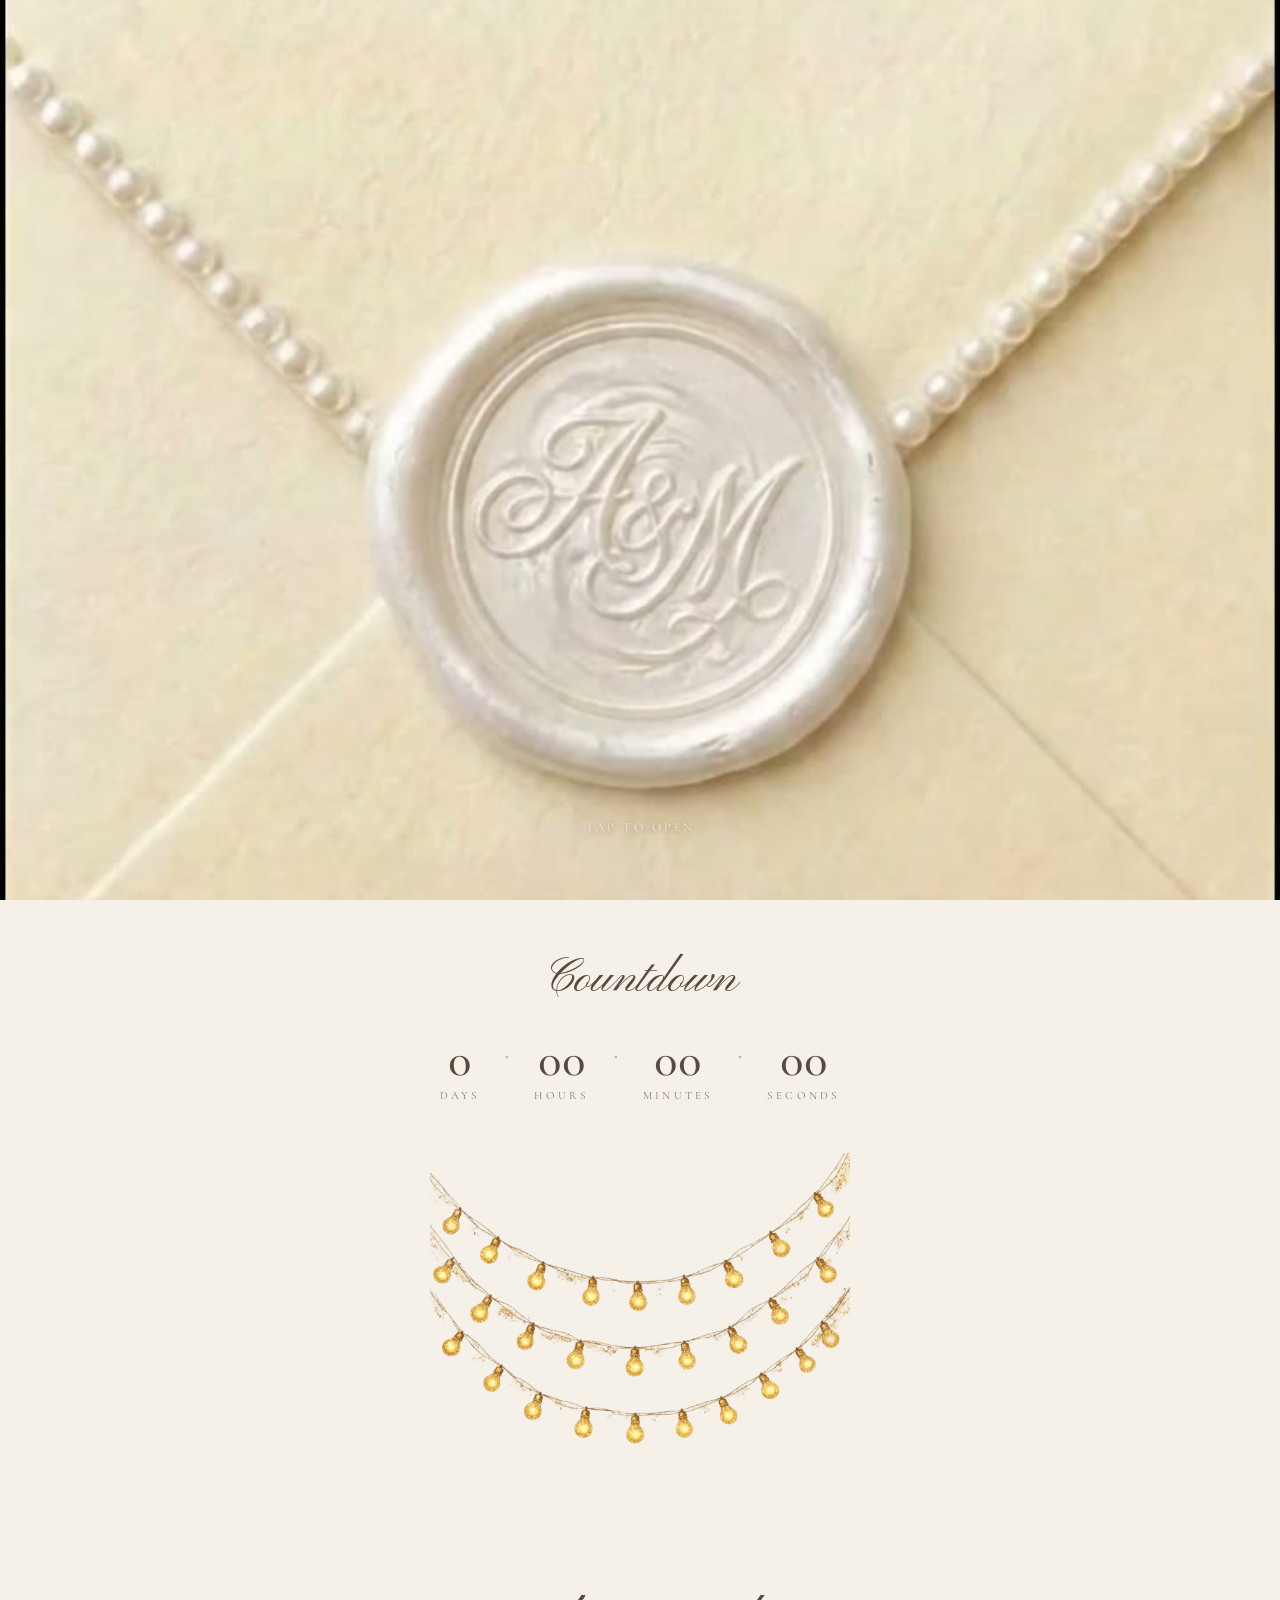
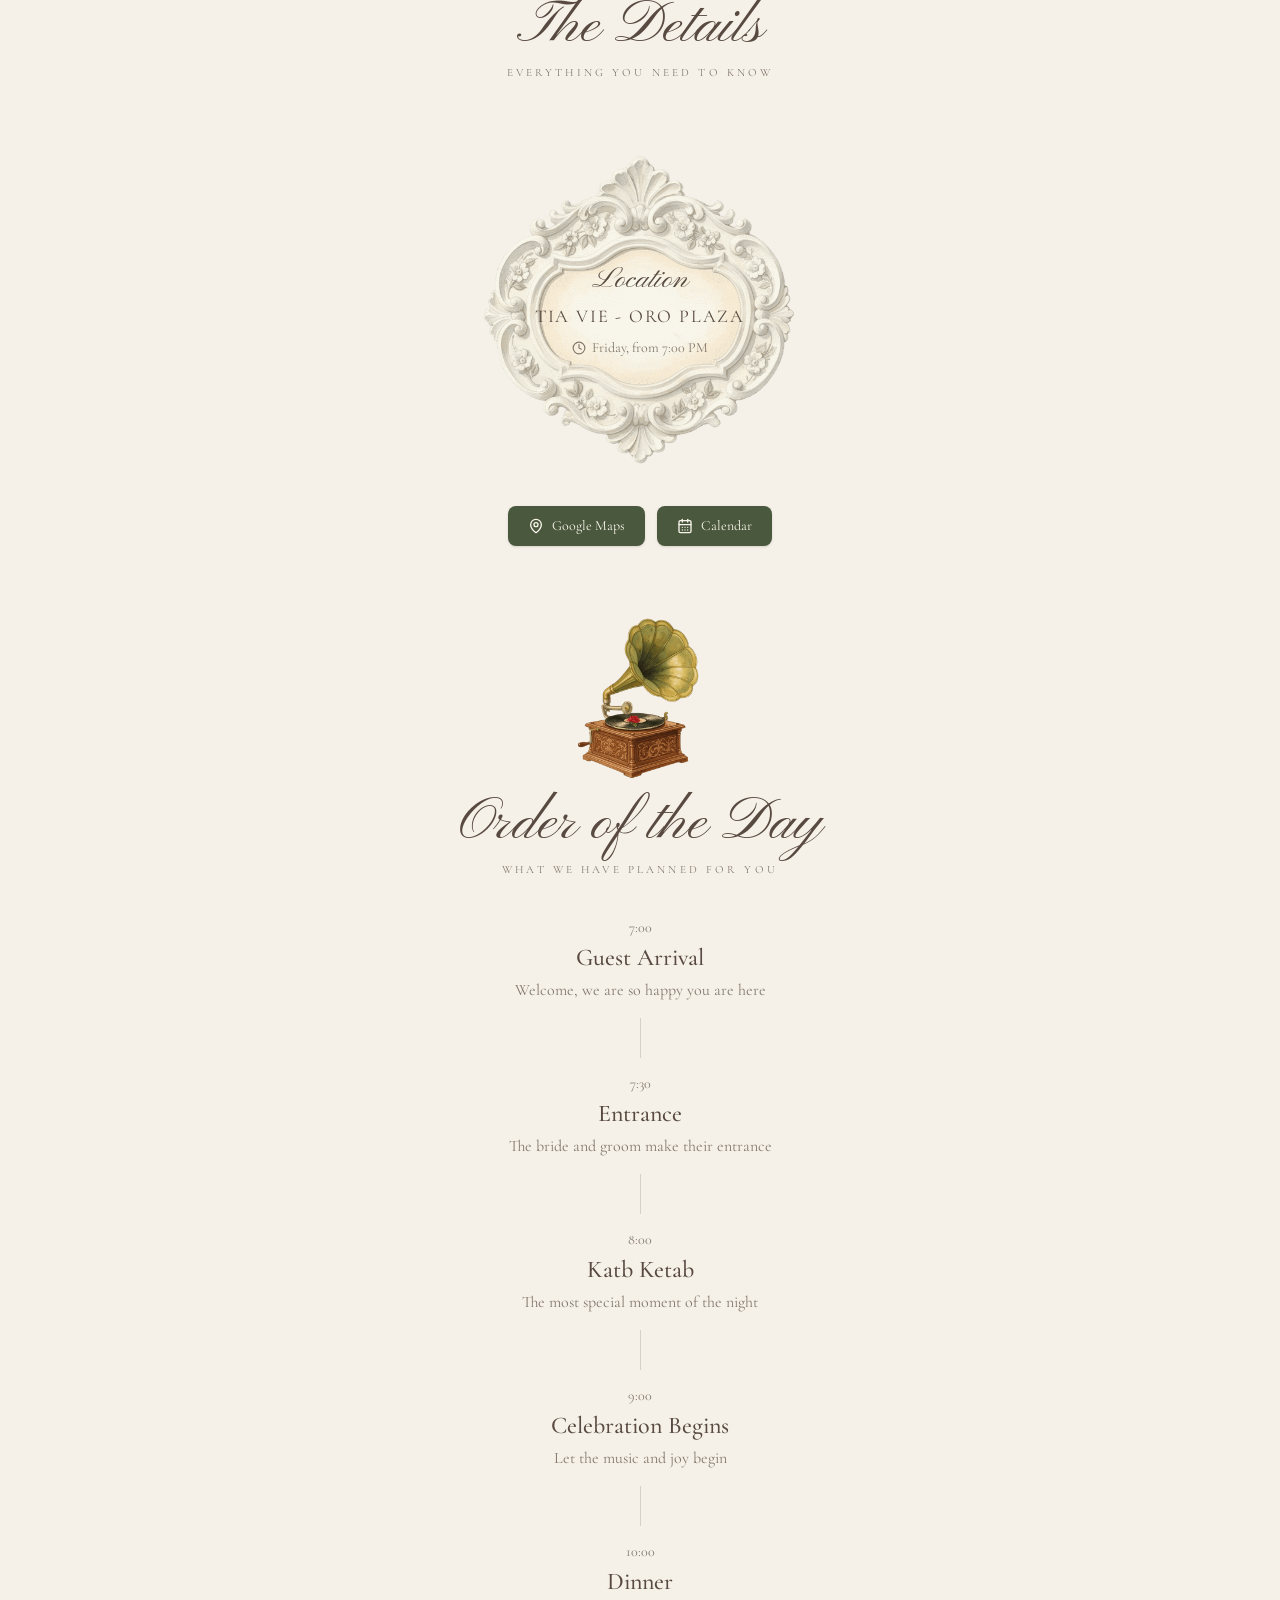
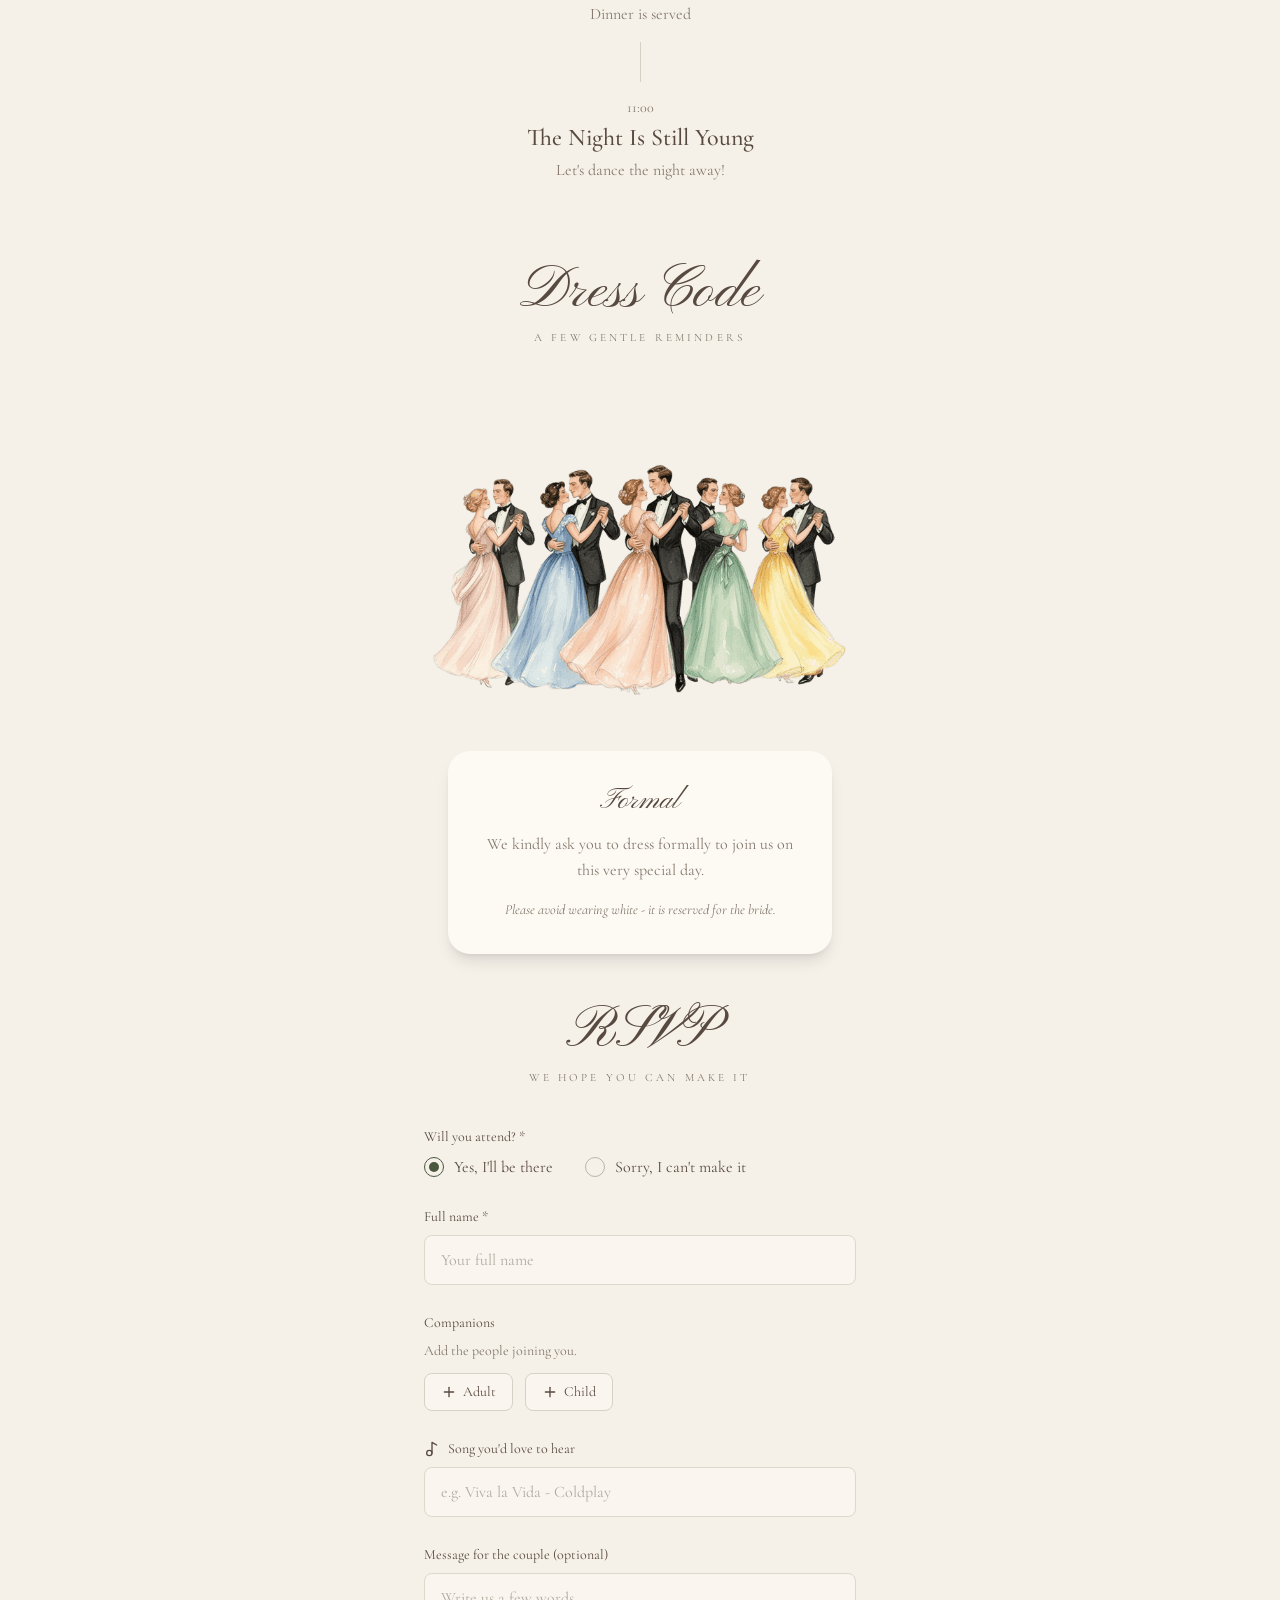
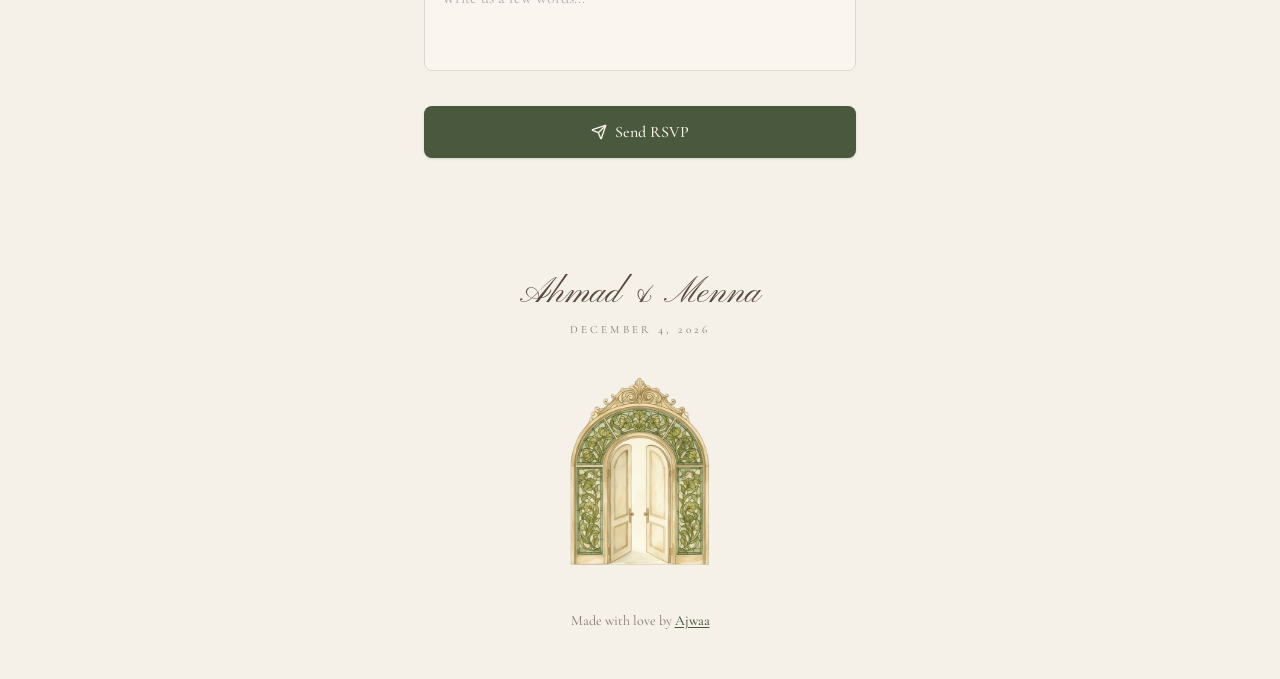
==== commit 9d49aeea: "Save RSVPs to Supabase and add passcode-protected rsvps.html Co-Authored-By: Claude Opus 5.5 <norepl" ====
--- a/index.html
+++ b/index.html
@@ -1,2 +1,2 @@
-<!DOCTYPE html><html lang="en"><head><meta charSet="utf-8"/><meta name="viewport" content="width=device-width, initial-scale=1"/><link rel="stylesheet" href="assets/styles-CB5R1myc.css" data-precedence="default"/><title>Ahmad &amp; Menna - We Are Getting Married &middot; December 4, 2026</title><meta name="author" content="Ajwaa"/><meta property="og:type" content="website"/><meta name="twitter:card" content="summary"/><meta name="twitter:site" content="@ajwaa.eg_26"/><meta name="description" content="Join Ahmad &amp; Menna to celebrate their wedding at Tia Vie - Oro Plaza on Friday, December 4, 2026."/><meta property="og:title" content="Ahmad &amp; Menna - We Are Getting Married"/><meta property="og:description" content="Celebrate with us at Tia Vie - Oro Plaza on Friday, December 4, 2026."/><style>.flying-cupid{position:fixed;left:0;top:0;width:clamp(74px,18vw,128px);z-index:40;pointer-events:none;user-select:none;filter:drop-shadow(0 9px 14px rgba(72,55,38,.16));animation:cupid-flight 20s linear infinite}@keyframes cupid-flight{0%{transform:translate3d(-24vw,68vh,0) rotate(-8deg) scale(.92);opacity:0}6%{opacity:.95}18%{transform:translate3d(20vw,50vh,0) rotate(5deg) scale(1)}34%{transform:translate3d(72vw,24vh,0) rotate(-4deg) scale(.96)}50%{transform:translate3d(106vw,58vh,0) rotate(8deg) scale(1);opacity:.95}50.01%{transform:translate3d(-26vw,32vh,0) rotate(-6deg) scale(.9);opacity:0}56%{opacity:.95}74%{transform:translate3d(34vw,14vh,0) rotate(5deg) scale(1)}100%{transform:translate3d(106vw,40vh,0) rotate(-3deg) scale(.96);opacity:.95}}@media (prefers-reduced-motion:reduce){.flying-cupid{right:1rem;left:auto;top:5.5rem;animation:none;transform:none;opacity:.95}}</style><link rel="preload" as="image" href="envelope/intro-poster.jpg"/><link rel="stylesheet" href="envelope/envelope.css"/></head><body><div id="envelope-intro" class="envelope-intro is-idle"><video src="envelope/intro-video.mp4" playsinline muted preload="auto"></video><img src="envelope/intro-poster.jpg" alt="Invitation" fetchpriority="high"/><div class="envelope-intro__fade"></div><p class="envelope-intro__hint">Tap to open</p></div><audio id="envelope-music" src="envelope/farha.mp3" preload="auto" loop></audio><button id="envelope-mute" class="envelope-mute" type="button" aria-label="Mute"></button><img src="assets/cupid-BgLpMPFd.png" alt="" aria-hidden="true" class="flying-cupid"/><div class="relative mx-auto min-h-screen w-full max-w-[480px] overflow-hidden bg-background"><header class="hero-video"><video class="hero-video__media" src="envelope/hero-bg.mp4" poster="envelope/hero-poster.jpg" autoplay muted loop playsinline preload="auto"></video><div class="hero-video__shade"></div><div class="hero-video__content"><p class="eyebrow">We are getting married</p><h1 class="section-script hero-video__names mt-2">Ahmad &amp; Menna</h1><p class="eyebrow mt-3">Friday &middot; December 4, 2026</p></div></header><section class="px-6 pb-12 pt-14 text-center"><h2 class="section-script text-5xl">Countdown</h2><div class="mt-8"><div class="flex items-start justify-center gap-3 sm:gap-6"><div class="flex items-start gap-3 sm:gap-6"><div class="flex flex-col items-center"><span class="font-serif text-4xl sm:text-5xl font-medium text-foreground tabular-nums" data-countdown="days">00</span><span class="eyebrow mt-1">Days</span></div><span class="font-serif text-3xl text-muted-foreground/50 leading-[1.2]">&middot;</span></div><div class="flex items-start gap-3 sm:gap-6"><div class="flex flex-col items-center"><span class="font-serif text-4xl sm:text-5xl font-medium text-foreground tabular-nums" data-countdown="hours">00</span><span class="eyebrow mt-1">Hours</span></div><span class="font-serif text-3xl text-muted-foreground/50 leading-[1.2]">&middot;</span></div><div class="flex items-start gap-3 sm:gap-6"><div class="flex flex-col items-center"><span class="font-serif text-4xl sm:text-5xl font-medium text-foreground tabular-nums" data-countdown="minutes">00</span><span class="eyebrow mt-1">Minutes</span></div><span class="font-serif text-3xl text-muted-foreground/50 leading-[1.2]">&middot;</span></div><div class="flex items-start gap-3 sm:gap-6"><div class="flex flex-col items-center"><span class="font-serif text-4xl sm:text-5xl font-medium text-foreground tabular-nums" data-countdown="seconds">00</span><span class="eyebrow mt-1">Seconds</span></div></div></div></div></section><section class="px-6 pb-2"><img src="assets/fairy-lights-D-e9lnXy.png" alt="Hanging fairy lights" width="1024" height="640" loading="lazy" class="mx-auto w-full max-w-[420px] object-contain"/><div class="mt-6"><div class="text-center"><h2 class="section-script text-5xl sm:text-6xl">The Details</h2><p class="eyebrow mt-2">Everything you need to know</p></div></div></section><section class="px-6 pt-10 text-center"><div class="relative mx-auto w-full max-w-[360px]"><img src="assets/location-frame-vzU9fbwS.png" alt="" aria-hidden="true" width="1024" height="768" loading="lazy" class="w-full object-contain"/><div class="absolute inset-0 flex flex-col items-center justify-center px-12"><p class="section-script text-3xl">Location</p><p class="mt-1 text-lg tracking-widest text-foreground">TIA VIE - ORO PLAZA</p><p class="mt-2 flex items-center gap-1.5 text-sm text-muted-foreground"><svg xmlns="http://www.w3.org/2000/svg" width="24" height="24" viewBox="0 0 24 24" fill="none" stroke="currentColor" stroke-width="2" stroke-linecap="round" stroke-linejoin="round" class="lucide lucide-clock h-3.5 w-3.5" aria-hidden="true"><circle cx="12" cy="12" r="10"></circle><path d="M12 6v6l4 2"></path></svg> Friday, from 7:00 PM</p></div></div><div class="mt-4 flex justify-center gap-3"><a href="https://maps.app.goo.gl/RXoRXQCa3NJeogAN9" target="_blank" rel="noreferrer" class="flex items-center gap-2 rounded-md bg-olive px-5 py-2.5 text-sm text-olive-foreground shadow-sm transition hover:opacity-90"><svg xmlns="http://www.w3.org/2000/svg" width="24" height="24" viewBox="0 0 24 24" fill="none" stroke="currentColor" stroke-width="2" stroke-linecap="round" stroke-linejoin="round" class="lucide lucide-map-pin h-4 w-4" aria-hidden="true"><path d="M20 10c0 4.993-5.539 10.193-7.399 11.799a1 1 0 0 1-1.202 0C9.539 20.193 4 14.993 4 10a8 8 0 0 1 16 0"></path><circle cx="12" cy="10" r="3"></circle></svg> Google Maps</a><a href="https://calendar.google.com/calendar/render?action=TEMPLATE&amp;text=Ahmad+%26+Menna+Wedding&amp;dates=20261204T170000Z/20261204T220000Z&amp;location=Tia+Vie+-+Oro+Plaza" target="_blank" rel="noreferrer" class="flex items-center gap-2 rounded-md bg-olive px-5 py-2.5 text-sm text-olive-foreground shadow-sm transition hover:opacity-90"><svg xmlns="http://www.w3.org/2000/svg" width="24" height="24" viewBox="0 0 24 24" fill="none" stroke="currentColor" stroke-width="2" stroke-linecap="round" stroke-linejoin="round" class="lucide lucide-calendar-days h-4 w-4" aria-hidden="true"><path d="M8 2v4"></path><path d="M16 2v4"></path><rect width="18" height="18" x="3" y="4" rx="2"></rect><path d="M3 10h18"></path><path d="M8 14h.01"></path><path d="M12 14h.01"></path><path d="M16 14h.01"></path><path d="M8 18h.01"></path><path d="M12 18h.01"></path><path d="M16 18h.01"></path></svg> Calendar</a></div></section><section class="px-6 pt-16 text-center"><img src="assets/gramophone-4ORFs1Vv.png" alt="Antique gramophone" width="768" height="768" loading="lazy" class="mx-auto w-44 object-contain"/><div class="mt-2"><div class="text-center"><h2 class="section-script text-5xl sm:text-6xl">Order of the Day</h2><p class="eyebrow mt-2">What we have planned for you</p></div></div><div class="mt-10"><div class="flex flex-col items-center"><p class="text-sm text-muted-foreground">7:00</p><h3 class="mt-1 font-serif text-2xl font-medium text-foreground">Guest Arrival</h3><p class="mt-1 text-base text-muted-foreground">Welcome, we are so happy you are here</p><span class="my-4 h-10 w-px bg-border"></span></div><div class="flex flex-col items-center"><p class="text-sm text-muted-foreground">7:30</p><h3 class="mt-1 font-serif text-2xl font-medium text-foreground">Entrance</h3><p class="mt-1 text-base text-muted-foreground">The bride and groom make their entrance</p><span class="my-4 h-10 w-px bg-border"></span></div><div class="flex flex-col items-center"><p class="text-sm text-muted-foreground">8:00</p><h3 class="mt-1 font-serif text-2xl font-medium text-foreground">Katb Ketab</h3><p class="mt-1 text-base text-muted-foreground">The most special moment of the night</p><span class="my-4 h-10 w-px bg-border"></span></div><div class="flex flex-col items-center"><p class="text-sm text-muted-foreground">9:00</p><h3 class="mt-1 font-serif text-2xl font-medium text-foreground">Celebration Begins</h3><p class="mt-1 text-base text-muted-foreground">Let the music and joy begin</p><span class="my-4 h-10 w-px bg-border"></span></div><div class="flex flex-col items-center"><p class="text-sm text-muted-foreground">10:00</p><h3 class="mt-1 font-serif text-2xl font-medium text-foreground">Dinner</h3><p class="mt-1 text-base text-muted-foreground">Dinner is served</p><span class="my-4 h-10 w-px bg-border"></span></div><div class="flex flex-col items-center"><p class="text-sm text-muted-foreground">11:00</p><h3 class="mt-1 font-serif text-2xl font-medium text-foreground">The Night Is Still Young</h3><p class="mt-1 text-base text-muted-foreground">Let&#x27;s dance the night away!</p></div></div></section><section class="px-6 pt-20 text-center"><div class="text-center"><h2 class="section-script text-5xl sm:text-6xl">Dress Code</h2><p class="eyebrow mt-2">A few gentle reminders</p></div><img src="assets/dancers-BDBr3B1z.png" alt="Couples dancing in formal attire" width="1024" height="576" loading="lazy" class="mx-auto mt-6 w-full max-w-[420px] object-contain"/><div class="relative mx-auto -mt-10 max-w-sm rounded-3xl bg-card px-7 py-8 shadow-lg"><h3 class="section-script text-3xl">Formal</h3><p class="mt-3 text-base leading-relaxed text-muted-foreground">We kindly ask you to dress formally to join us on this very special day.</p><p class="mt-4 text-sm italic leading-relaxed text-muted-foreground">Please avoid wearing white - it is reserved for the bride.</p></div></section><section class="px-6 pt-12 text-center"><div class="text-center"><h2 class="section-script text-5xl sm:text-6xl">RSVP</h2><p class="eyebrow mt-2">We hope you can make it</p></div><div class="mt-10"><form class="mx-auto max-w-md space-y-7 text-left"><div><span class="block mb-2 text-sm text-foreground">Will you attend? *</span><div class="flex flex-wrap items-center gap-x-8 gap-y-3"><label class="flex cursor-pointer items-center gap-2.5 text-foreground"><span class="flex h-5 w-5 items-center justify-center rounded-full border border-olive"><span class="h-2.5 w-2.5 rounded-full bg-olive"></span></span><input type="radio" class="sr-only" name="attending" checked=""/>Yes, I&#x27;ll be there</label><label class="flex cursor-pointer items-center gap-2.5 text-foreground"><span class="flex h-5 w-5 items-center justify-center rounded-full border border-muted-foreground/50"></span><input type="radio" class="sr-only" name="attending"/>Sorry, I can&#x27;t make it</label></div></div><div><label class="block mb-2 text-sm text-foreground" for="fullname">Full name *</label><input id="fullname" required="" class="w-full rounded-md border border-input bg-card/60 px-4 py-3 text-base text-foreground placeholder:text-muted-foreground/60 outline-none transition focus:border-olive focus:ring-2 focus:ring-olive/20" placeholder="Your full name"/></div><div><span class="block mb-2 text-sm text-foreground">Companions</span><p class="mb-3 text-sm text-muted-foreground">Add the people joining you.</p><div class="flex gap-3"><button type="button" class="flex items-center gap-1.5 rounded-md border border-border bg-card/60 px-4 py-2 text-sm text-foreground transition hover:border-olive"><svg xmlns="http://www.w3.org/2000/svg" width="24" height="24" viewBox="0 0 24 24" fill="none" stroke="currentColor" stroke-width="2" stroke-linecap="round" stroke-linejoin="round" class="lucide lucide-plus h-4 w-4" aria-hidden="true"><path d="M5 12h14"></path><path d="M12 5v14"></path></svg> Adult</button><button type="button" class="flex items-center gap-1.5 rounded-md border border-border bg-card/60 px-4 py-2 text-sm text-foreground transition hover:border-olive"><svg xmlns="http://www.w3.org/2000/svg" width="24" height="24" viewBox="0 0 24 24" fill="none" stroke="currentColor" stroke-width="2" stroke-linecap="round" stroke-linejoin="round" class="lucide lucide-plus h-4 w-4" aria-hidden="true"><path d="M5 12h14"></path><path d="M12 5v14"></path></svg> Child</button></div></div><div><label class="block mb-2 text-sm text-foreground flex items-center gap-2" for="song"><svg xmlns="http://www.w3.org/2000/svg" width="24" height="24" viewBox="0 0 24 24" fill="none" stroke="currentColor" stroke-width="2" stroke-linecap="round" stroke-linejoin="round" class="lucide lucide-music2 lucide-music-2 h-4 w-4" aria-hidden="true"><circle cx="8" cy="18" r="4"></circle><path d="M12 18V2l7 4"></path></svg> Song you&#x27;d love to hear</label><input id="song" class="w-full rounded-md border border-input bg-card/60 px-4 py-3 text-base text-foreground placeholder:text-muted-foreground/60 outline-none transition focus:border-olive focus:ring-2 focus:ring-olive/20" placeholder="e.g. Viva la Vida - Coldplay"/></div><div><label class="block mb-2 text-sm text-foreground" for="message">Message for the couple (optional)</label><textarea id="message" rows="3" class="w-full rounded-md border border-input bg-card/60 px-4 py-3 text-base text-foreground placeholder:text-muted-foreground/60 outline-none transition focus:border-olive focus:ring-2 focus:ring-olive/20 resize-none" placeholder="Write us a few words..."></textarea></div><button type="submit" class="flex w-full items-center justify-center gap-2 rounded-md bg-olive py-3.5 text-base font-medium text-olive-foreground shadow-sm transition hover:opacity-90 active:scale-[0.99]"><svg xmlns="http://www.w3.org/2000/svg" width="24" height="24" viewBox="0 0 24 24" fill="none" stroke="currentColor" stroke-width="2" stroke-linecap="round" stroke-linejoin="round" class="lucide lucide-send h-4 w-4" aria-hidden="true"><path d="M14.536 21.686a.5.5 0 0 0 .937-.024l6.5-19a.496.496 0 0 0-.635-.635l-19 6.5a.5.5 0 0 0-.024.937l7.93 3.18a2 2 0 0 1 1.112 1.11z"></path><path d="m21.854 2.147-10.94 10.939"></path></svg> Send RSVP</button></form></div></section><footer class="px-6 pb-12 pt-16 text-center"><p class="section-script text-4xl">Ahmad &amp; Menna</p><p class="eyebrow mt-2">December 4, 2026</p><img src="assets/window-B7ZIk-0I.png" alt="Stained glass window" width="768" height="896" loading="lazy" class="mx-auto mt-6 w-56 object-contain"/><p class="mt-6 text-sm text-muted-foreground">Made with love by<!-- --> <a href="#" class="font-medium text-olive underline underline-offset-2">Ajwaa</a></p></footer></div><script src="../invitation-language-switch.js"></script>
-<script src="envelope/countdown.js"></script><script src="envelope/envelope.js"></script></body></html>+<!DOCTYPE html><html lang="en"><head><meta charSet="utf-8"/><meta name="viewport" content="width=device-width, initial-scale=1"/><link rel="stylesheet" href="assets/styles-CB5R1myc.css" data-precedence="default"/><title>Ahmad &amp; Menna - We Are Getting Married &middot; December 4, 2026</title><meta name="author" content="Ajwaa"/><meta property="og:type" content="website"/><meta name="twitter:card" content="summary"/><meta name="twitter:site" content="@ajwaa.eg_26"/><meta name="description" content="Join Ahmad &amp; Menna to celebrate their wedding at Tia Vie - Oro Plaza on Friday, December 4, 2026."/><meta property="og:title" content="Ahmad &amp; Menna - We Are Getting Married"/><meta property="og:description" content="Celebrate with us at Tia Vie - Oro Plaza on Friday, December 4, 2026."/><style>.flying-cupid{position:fixed;left:0;top:0;width:clamp(74px,18vw,128px);z-index:40;pointer-events:none;user-select:none;filter:drop-shadow(0 9px 14px rgba(72,55,38,.16));animation:cupid-flight 20s linear infinite}@keyframes cupid-flight{0%{transform:translate3d(-24vw,68vh,0) rotate(-8deg) scale(.92);opacity:0}6%{opacity:.95}18%{transform:translate3d(20vw,50vh,0) rotate(5deg) scale(1)}34%{transform:translate3d(72vw,24vh,0) rotate(-4deg) scale(.96)}50%{transform:translate3d(106vw,58vh,0) rotate(8deg) scale(1);opacity:.95}50.01%{transform:translate3d(-26vw,32vh,0) rotate(-6deg) scale(.9);opacity:0}56%{opacity:.95}74%{transform:translate3d(34vw,14vh,0) rotate(5deg) scale(1)}100%{transform:translate3d(106vw,40vh,0) rotate(-3deg) scale(.96);opacity:.95}}@media (prefers-reduced-motion:reduce){.flying-cupid{right:1rem;left:auto;top:5.5rem;animation:none;transform:none;opacity:.95}}</style><link rel="preload" as="image" href="envelope/intro-poster.jpg"/><link rel="stylesheet" href="envelope/envelope.css?v=4"/></head><body><div id="envelope-intro" class="envelope-intro is-idle"><video src="envelope/intro-video.mp4" playsinline muted preload="auto"></video><img src="envelope/intro-poster.jpg" alt="Invitation" fetchpriority="high"/><div class="envelope-intro__fade"></div><p class="envelope-intro__hint">Tap to open</p></div><audio id="envelope-music" src="envelope/farha.mp3" preload="auto" loop></audio><button id="envelope-mute" class="envelope-mute" type="button" aria-label="Mute"></button><img src="assets/cupid-BgLpMPFd.png" alt="" aria-hidden="true" class="flying-cupid"/><div class="relative mx-auto min-h-screen w-full max-w-[480px] overflow-hidden bg-background"><header class="hero-video"><video class="hero-video__media" src="envelope/hero-bg.mp4" poster="envelope/hero-poster.jpg" autoplay muted loop playsinline preload="auto"></video><div class="hero-video__shade"></div><div class="hero-video__content"><p class="eyebrow">We are getting married</p><h1 class="section-script hero-video__names mt-2">Ahmad &amp; Menna</h1><p class="eyebrow mt-3">Friday &middot; December 4, 2026</p></div></header><section class="px-6 pb-12 pt-14 text-center"><h2 class="section-script text-5xl">Countdown</h2><div class="mt-8"><div class="flex items-start justify-center gap-3 sm:gap-6"><div class="flex items-start gap-3 sm:gap-6"><div class="flex flex-col items-center"><span class="font-serif text-4xl sm:text-5xl font-medium text-foreground tabular-nums" data-countdown="days">00</span><span class="eyebrow mt-1">Days</span></div><span class="font-serif text-3xl text-muted-foreground/50 leading-[1.2]">&middot;</span></div><div class="flex items-start gap-3 sm:gap-6"><div class="flex flex-col items-center"><span class="font-serif text-4xl sm:text-5xl font-medium text-foreground tabular-nums" data-countdown="hours">00</span><span class="eyebrow mt-1">Hours</span></div><span class="font-serif text-3xl text-muted-foreground/50 leading-[1.2]">&middot;</span></div><div class="flex items-start gap-3 sm:gap-6"><div class="flex flex-col items-center"><span class="font-serif text-4xl sm:text-5xl font-medium text-foreground tabular-nums" data-countdown="minutes">00</span><span class="eyebrow mt-1">Minutes</span></div><span class="font-serif text-3xl text-muted-foreground/50 leading-[1.2]">&middot;</span></div><div class="flex items-start gap-3 sm:gap-6"><div class="flex flex-col items-center"><span class="font-serif text-4xl sm:text-5xl font-medium text-foreground tabular-nums" data-countdown="seconds">00</span><span class="eyebrow mt-1">Seconds</span></div></div></div></div></section><section class="px-6 pb-2"><img src="assets/fairy-lights-D-e9lnXy.png" alt="Hanging fairy lights" width="1024" height="640" loading="lazy" class="mx-auto w-full max-w-[420px] object-contain"/><div class="mt-6"><div class="text-center"><h2 class="section-script text-5xl sm:text-6xl">The Details</h2><p class="eyebrow mt-2">Everything you need to know</p></div></div></section><section class="px-6 pt-10 text-center"><div class="relative mx-auto w-full max-w-[360px]"><img src="assets/location-frame-vzU9fbwS.png" alt="" aria-hidden="true" width="1024" height="768" loading="lazy" class="w-full object-contain"/><div class="absolute inset-0 flex flex-col items-center justify-center px-12"><p class="section-script text-3xl">Location</p><p class="mt-1 text-lg tracking-widest text-foreground">TIA VIE - ORO PLAZA</p><p class="mt-2 flex items-center gap-1.5 text-sm text-muted-foreground"><svg xmlns="http://www.w3.org/2000/svg" width="24" height="24" viewBox="0 0 24 24" fill="none" stroke="currentColor" stroke-width="2" stroke-linecap="round" stroke-linejoin="round" class="lucide lucide-clock h-3.5 w-3.5" aria-hidden="true"><circle cx="12" cy="12" r="10"></circle><path d="M12 6v6l4 2"></path></svg> Friday, from 7:00 PM</p></div></div><div class="mt-4 flex justify-center gap-3"><a href="https://maps.app.goo.gl/RXoRXQCa3NJeogAN9" target="_blank" rel="noreferrer" class="flex items-center gap-2 rounded-md bg-olive px-5 py-2.5 text-sm text-olive-foreground shadow-sm transition hover:opacity-90"><svg xmlns="http://www.w3.org/2000/svg" width="24" height="24" viewBox="0 0 24 24" fill="none" stroke="currentColor" stroke-width="2" stroke-linecap="round" stroke-linejoin="round" class="lucide lucide-map-pin h-4 w-4" aria-hidden="true"><path d="M20 10c0 4.993-5.539 10.193-7.399 11.799a1 1 0 0 1-1.202 0C9.539 20.193 4 14.993 4 10a8 8 0 0 1 16 0"></path><circle cx="12" cy="10" r="3"></circle></svg> Google Maps</a><a href="https://calendar.google.com/calendar/render?action=TEMPLATE&amp;text=Ahmad+%26+Menna+Wedding&amp;dates=20261204T170000Z/20261204T220000Z&amp;location=Tia+Vie+-+Oro+Plaza" target="_blank" rel="noreferrer" class="flex items-center gap-2 rounded-md bg-olive px-5 py-2.5 text-sm text-olive-foreground shadow-sm transition hover:opacity-90"><svg xmlns="http://www.w3.org/2000/svg" width="24" height="24" viewBox="0 0 24 24" fill="none" stroke="currentColor" stroke-width="2" stroke-linecap="round" stroke-linejoin="round" class="lucide lucide-calendar-days h-4 w-4" aria-hidden="true"><path d="M8 2v4"></path><path d="M16 2v4"></path><rect width="18" height="18" x="3" y="4" rx="2"></rect><path d="M3 10h18"></path><path d="M8 14h.01"></path><path d="M12 14h.01"></path><path d="M16 14h.01"></path><path d="M8 18h.01"></path><path d="M12 18h.01"></path><path d="M16 18h.01"></path></svg> Calendar</a></div></section><section class="px-6 pt-16 text-center"><img src="assets/gramophone-4ORFs1Vv.png" alt="Antique gramophone" width="768" height="768" loading="lazy" class="mx-auto w-44 object-contain"/><div class="mt-2"><div class="text-center"><h2 class="section-script text-5xl sm:text-6xl">Order of the Day</h2><p class="eyebrow mt-2">What we have planned for you</p></div></div><div class="mt-10"><div class="flex flex-col items-center"><p class="text-sm text-muted-foreground">7:00</p><h3 class="mt-1 font-serif text-2xl font-medium text-foreground">Guest Arrival</h3><p class="mt-1 text-base text-muted-foreground">Welcome, we are so happy you are here</p><span class="my-4 h-10 w-px bg-border"></span></div><div class="flex flex-col items-center"><p class="text-sm text-muted-foreground">7:30</p><h3 class="mt-1 font-serif text-2xl font-medium text-foreground">Entrance</h3><p class="mt-1 text-base text-muted-foreground">The bride and groom make their entrance</p><span class="my-4 h-10 w-px bg-border"></span></div><div class="flex flex-col items-center"><p class="text-sm text-muted-foreground">8:00</p><h3 class="mt-1 font-serif text-2xl font-medium text-foreground">Katb Ketab</h3><p class="mt-1 text-base text-muted-foreground">The most special moment of the night</p><span class="my-4 h-10 w-px bg-border"></span></div><div class="flex flex-col items-center"><p class="text-sm text-muted-foreground">9:00</p><h3 class="mt-1 font-serif text-2xl font-medium text-foreground">Celebration Begins</h3><p class="mt-1 text-base text-muted-foreground">Let the music and joy begin</p><span class="my-4 h-10 w-px bg-border"></span></div><div class="flex flex-col items-center"><p class="text-sm text-muted-foreground">10:00</p><h3 class="mt-1 font-serif text-2xl font-medium text-foreground">Dinner</h3><p class="mt-1 text-base text-muted-foreground">Dinner is served</p><span class="my-4 h-10 w-px bg-border"></span></div><div class="flex flex-col items-center"><p class="text-sm text-muted-foreground">11:00</p><h3 class="mt-1 font-serif text-2xl font-medium text-foreground">The Night Is Still Young</h3><p class="mt-1 text-base text-muted-foreground">Let&#x27;s dance the night away!</p></div></div></section><section class="px-6 pt-20 text-center"><div class="text-center"><h2 class="section-script text-5xl sm:text-6xl">Dress Code</h2><p class="eyebrow mt-2">A few gentle reminders</p></div><img src="assets/dancers-BDBr3B1z.png" alt="Couples dancing in formal attire" width="1024" height="576" loading="lazy" class="mx-auto mt-6 w-full max-w-[420px] object-contain"/><div class="relative mx-auto -mt-10 max-w-sm rounded-3xl bg-card px-7 py-8 shadow-lg"><h3 class="section-script text-3xl">Formal</h3><p class="mt-3 text-base leading-relaxed text-muted-foreground">We kindly ask you to dress formally to join us on this very special day.</p><p class="mt-4 text-sm italic leading-relaxed text-muted-foreground">Please avoid wearing white - it is reserved for the bride.</p></div></section><section class="px-6 pt-12 text-center"><div class="text-center"><h2 class="section-script text-5xl sm:text-6xl">RSVP</h2><p class="eyebrow mt-2">We hope you can make it</p></div><div class="mt-10"><form id="rsvp-form" class="mx-auto max-w-md space-y-7 text-left" novalidate><div><span class="block mb-2 text-sm text-foreground">Will you attend? *</span><div class="flex flex-wrap items-center gap-x-8 gap-y-3"><label class="flex cursor-pointer items-center gap-2.5 text-foreground"><span class="flex h-5 w-5 items-center justify-center rounded-full border border-olive"><span class="h-2.5 w-2.5 rounded-full bg-olive"></span></span><input type="radio" class="sr-only" name="attending" value="yes" checked=""/>Yes, I&#x27;ll be there</label><label class="flex cursor-pointer items-center gap-2.5 text-foreground"><span class="flex h-5 w-5 items-center justify-center rounded-full border border-muted-foreground/50"></span><input type="radio" class="sr-only" name="attending" value="no"/>Sorry, I can&#x27;t make it</label></div></div><div><label class="block mb-2 text-sm text-foreground" for="fullname">Full name *</label><input id="fullname" required="" class="w-full rounded-md border border-input bg-card/60 px-4 py-3 text-base text-foreground placeholder:text-muted-foreground/60 outline-none transition focus:border-olive focus:ring-2 focus:ring-olive/20" placeholder="Your full name"/></div><div id="rsvp-companions-block"><span class="block mb-2 text-sm text-foreground">Companions</span><p class="mb-3 text-sm text-muted-foreground">Add the people joining you.</p><div id="rsvp-companions" class="rsvp-companions"></div><div class="flex gap-3"><button type="button" data-add-companion="adult" class="flex items-center gap-1.5 rounded-md border border-border bg-card/60 px-4 py-2 text-sm text-foreground transition hover:border-olive"><svg xmlns="http://www.w3.org/2000/svg" width="24" height="24" viewBox="0 0 24 24" fill="none" stroke="currentColor" stroke-width="2" stroke-linecap="round" stroke-linejoin="round" class="lucide lucide-plus h-4 w-4" aria-hidden="true"><path d="M5 12h14"></path><path d="M12 5v14"></path></svg> Adult</button><button type="button" data-add-companion="child" class="flex items-center gap-1.5 rounded-md border border-border bg-card/60 px-4 py-2 text-sm text-foreground transition hover:border-olive"><svg xmlns="http://www.w3.org/2000/svg" width="24" height="24" viewBox="0 0 24 24" fill="none" stroke="currentColor" stroke-width="2" stroke-linecap="round" stroke-linejoin="round" class="lucide lucide-plus h-4 w-4" aria-hidden="true"><path d="M5 12h14"></path><path d="M12 5v14"></path></svg> Child</button></div></div><div><label class="block mb-2 text-sm text-foreground flex items-center gap-2" for="song"><svg xmlns="http://www.w3.org/2000/svg" width="24" height="24" viewBox="0 0 24 24" fill="none" stroke="currentColor" stroke-width="2" stroke-linecap="round" stroke-linejoin="round" class="lucide lucide-music2 lucide-music-2 h-4 w-4" aria-hidden="true"><circle cx="8" cy="18" r="4"></circle><path d="M12 18V2l7 4"></path></svg> Song you&#x27;d love to hear</label><input id="song" class="w-full rounded-md border border-input bg-card/60 px-4 py-3 text-base text-foreground placeholder:text-muted-foreground/60 outline-none transition focus:border-olive focus:ring-2 focus:ring-olive/20" placeholder="e.g. Viva la Vida - Coldplay"/></div><div><label class="block mb-2 text-sm text-foreground" for="message">Message for the couple (optional)</label><textarea id="message" rows="3" class="w-full rounded-md border border-input bg-card/60 px-4 py-3 text-base text-foreground placeholder:text-muted-foreground/60 outline-none transition focus:border-olive focus:ring-2 focus:ring-olive/20 resize-none" placeholder="Write us a few words..."></textarea></div><button type="submit" id="rsvp-submit" class="flex w-full items-center justify-center gap-2 rounded-md bg-olive py-3.5 text-base font-medium text-olive-foreground shadow-sm transition hover:opacity-90 active:scale-[0.99]"><svg xmlns="http://www.w3.org/2000/svg" width="24" height="24" viewBox="0 0 24 24" fill="none" stroke="currentColor" stroke-width="2" stroke-linecap="round" stroke-linejoin="round" class="lucide lucide-send h-4 w-4" aria-hidden="true"><path d="M14.536 21.686a.5.5 0 0 0 .937-.024l6.5-19a.496.496 0 0 0-.635-.635l-19 6.5a.5.5 0 0 0-.024.937l7.93 3.18a2 2 0 0 1 1.112 1.11z"></path><path d="m21.854 2.147-10.94 10.939"></path></svg> <span>Send RSVP</span></button><p id="rsvp-status" class="rsvp-status" role="status" aria-live="polite"></p></form></div></section><footer class="px-6 pb-12 pt-16 text-center"><p class="section-script text-4xl">Ahmad &amp; Menna</p><p class="eyebrow mt-2">December 4, 2026</p><img src="assets/window-B7ZIk-0I.png" alt="Stained glass window" width="768" height="896" loading="lazy" class="mx-auto mt-6 w-56 object-contain"/><p class="mt-6 text-sm text-muted-foreground">Made with love by<!-- --> <a href="#" class="font-medium text-olive underline underline-offset-2">Ajwaa</a></p></footer></div><script src="../invitation-language-switch.js"></script>
+<script src="envelope/countdown.js?v=4"></script><script src="envelope/envelope.js?v=4"></script><script src="envelope/autoscroll.js?v=4"></script><script src="envelope/supabase-config.js?v=4"></script><script src="envelope/rsvp.js?v=4"></script></body></html>
--- a/envelope/envelope.css
+++ b/envelope/envelope.css
@@ -117,3 +117,34 @@
   line-height: 1.1;
   padding: 0 0.25em;
 }
+
+/* RSVP form additions */
+.rsvp-companions { display: grid; gap: 0.6rem; margin-bottom: 0.75rem; }
+.rsvp-companions:empty { display: none; }
+.rsvp-companion { display: flex; align-items: center; gap: 0.5rem; }
+.rsvp-companion__tag {
+  flex: none;
+  min-width: 3.4rem;
+  font-size: 0.75rem;
+  letter-spacing: 0.08em;
+  text-transform: uppercase;
+  color: var(--olive, #5f6a4a);
+}
+.rsvp-companion__remove {
+  flex: none;
+  width: 2.25rem;
+  height: 2.25rem;
+  border: 0;
+  border-radius: 9999px;
+  background: transparent;
+  color: inherit;
+  font-size: 1.4rem;
+  line-height: 1;
+  cursor: pointer;
+  opacity: 0.6;
+}
+.rsvp-companion__remove:hover { opacity: 1; }
+.rsvp-status { min-height: 1.5rem; margin: 0; text-align: center; font-size: 0.95rem; }
+.rsvp-status[data-kind="ok"] { color: var(--olive, #5f6a4a); }
+.rsvp-status[data-kind="error"] { color: #a33a3a; }
+#rsvp-submit:disabled { opacity: 0.6; cursor: wait; }
